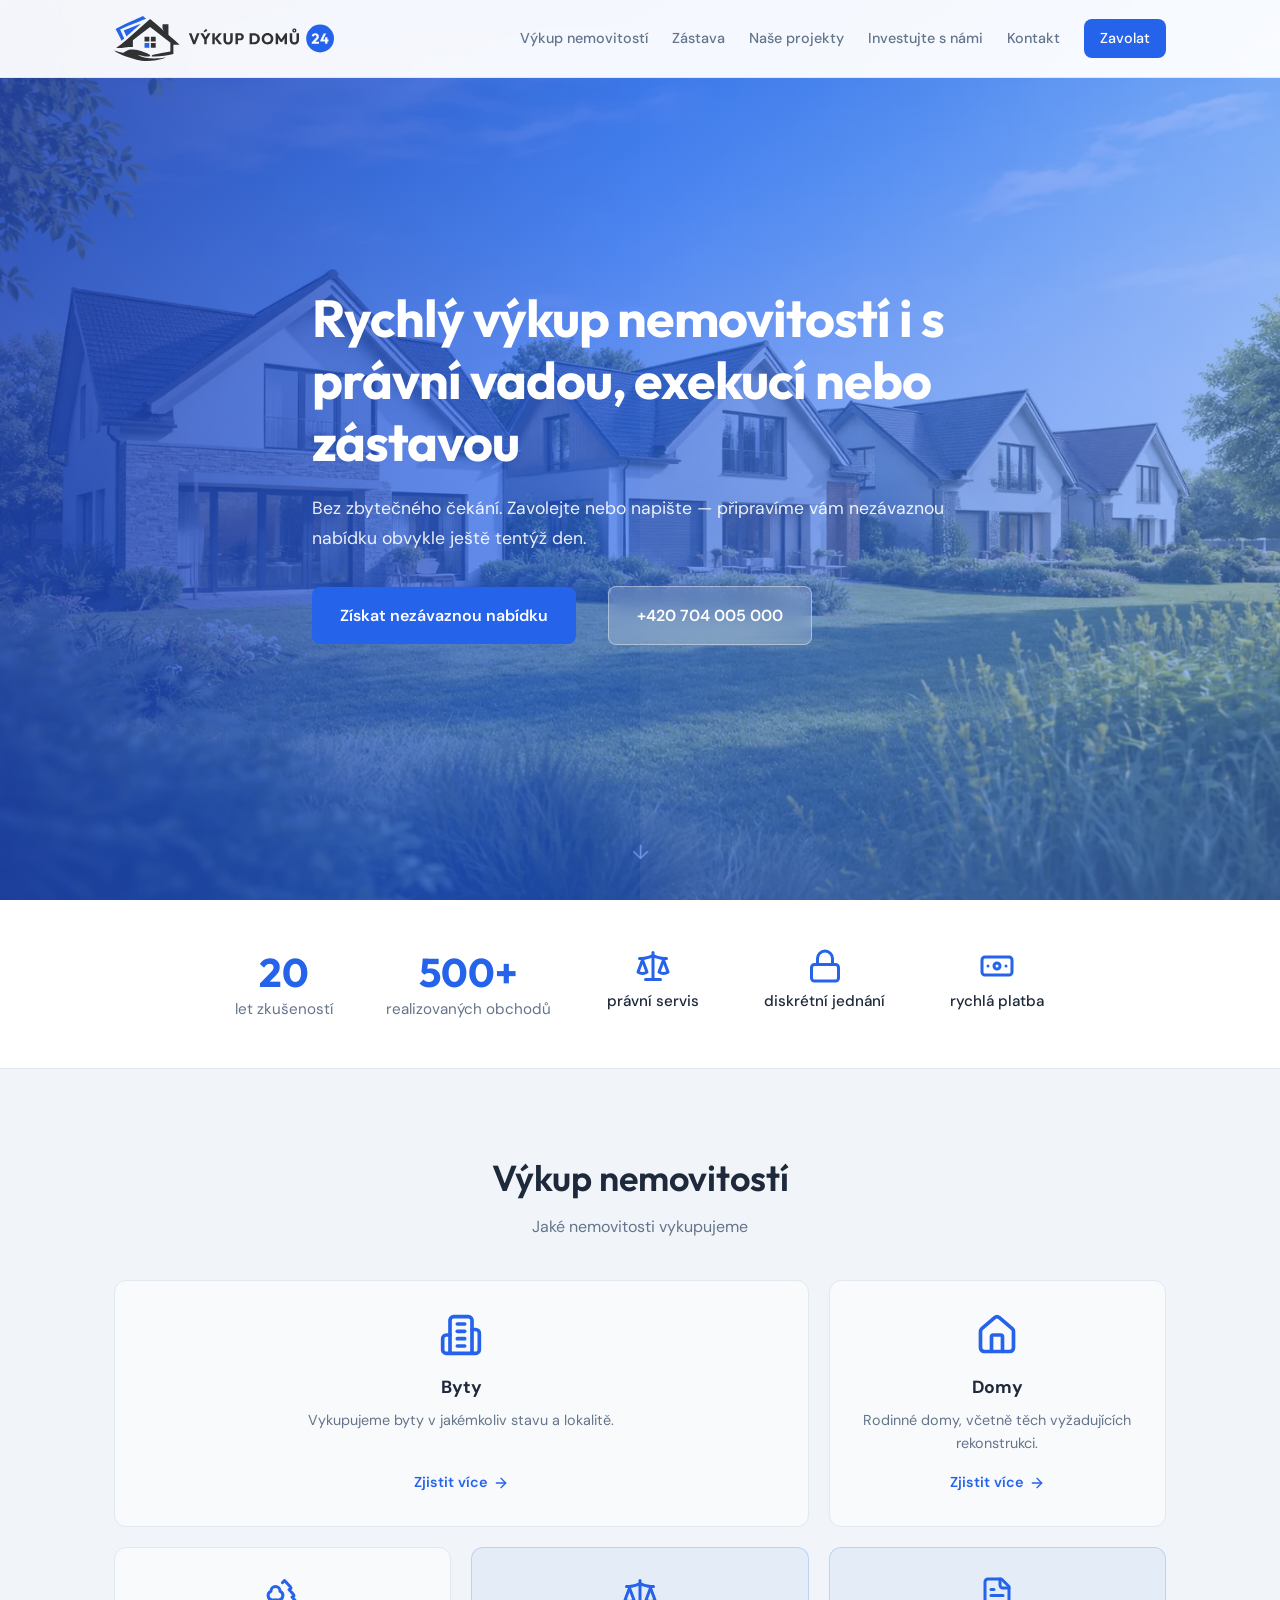
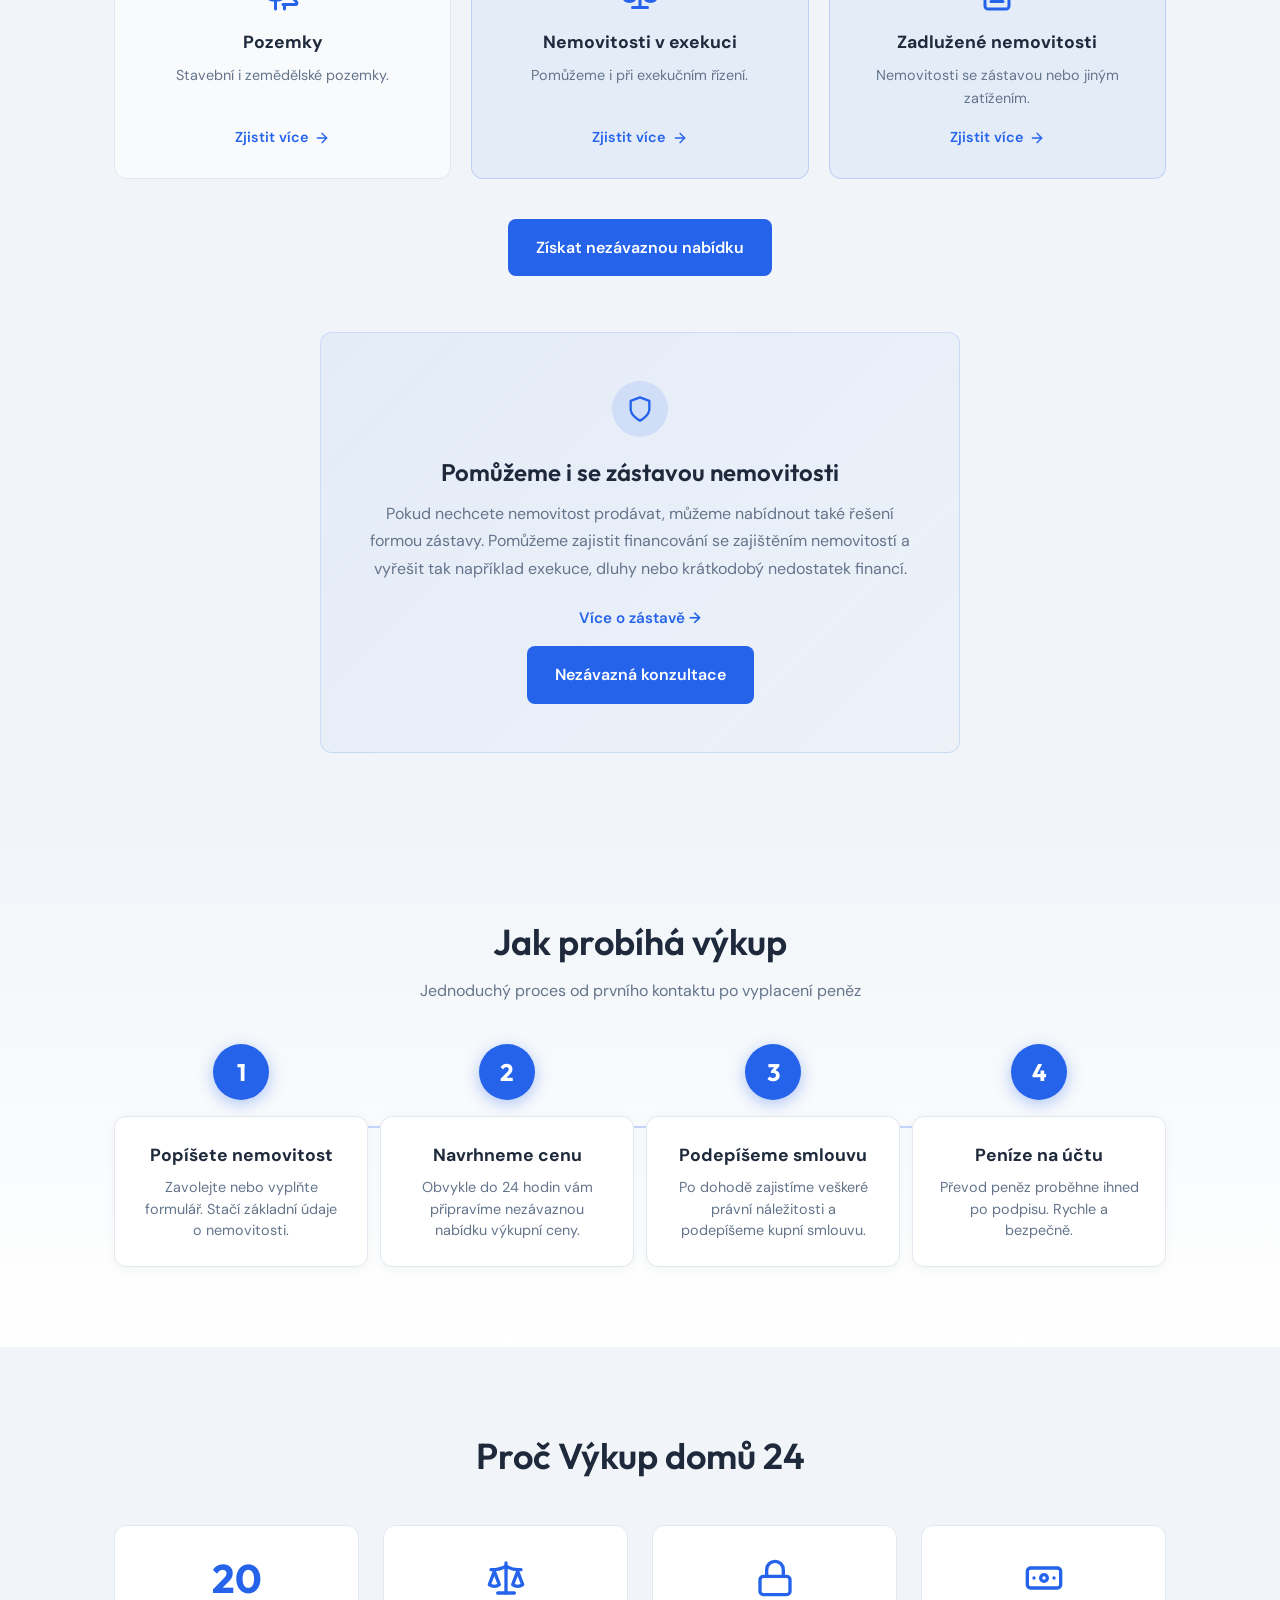
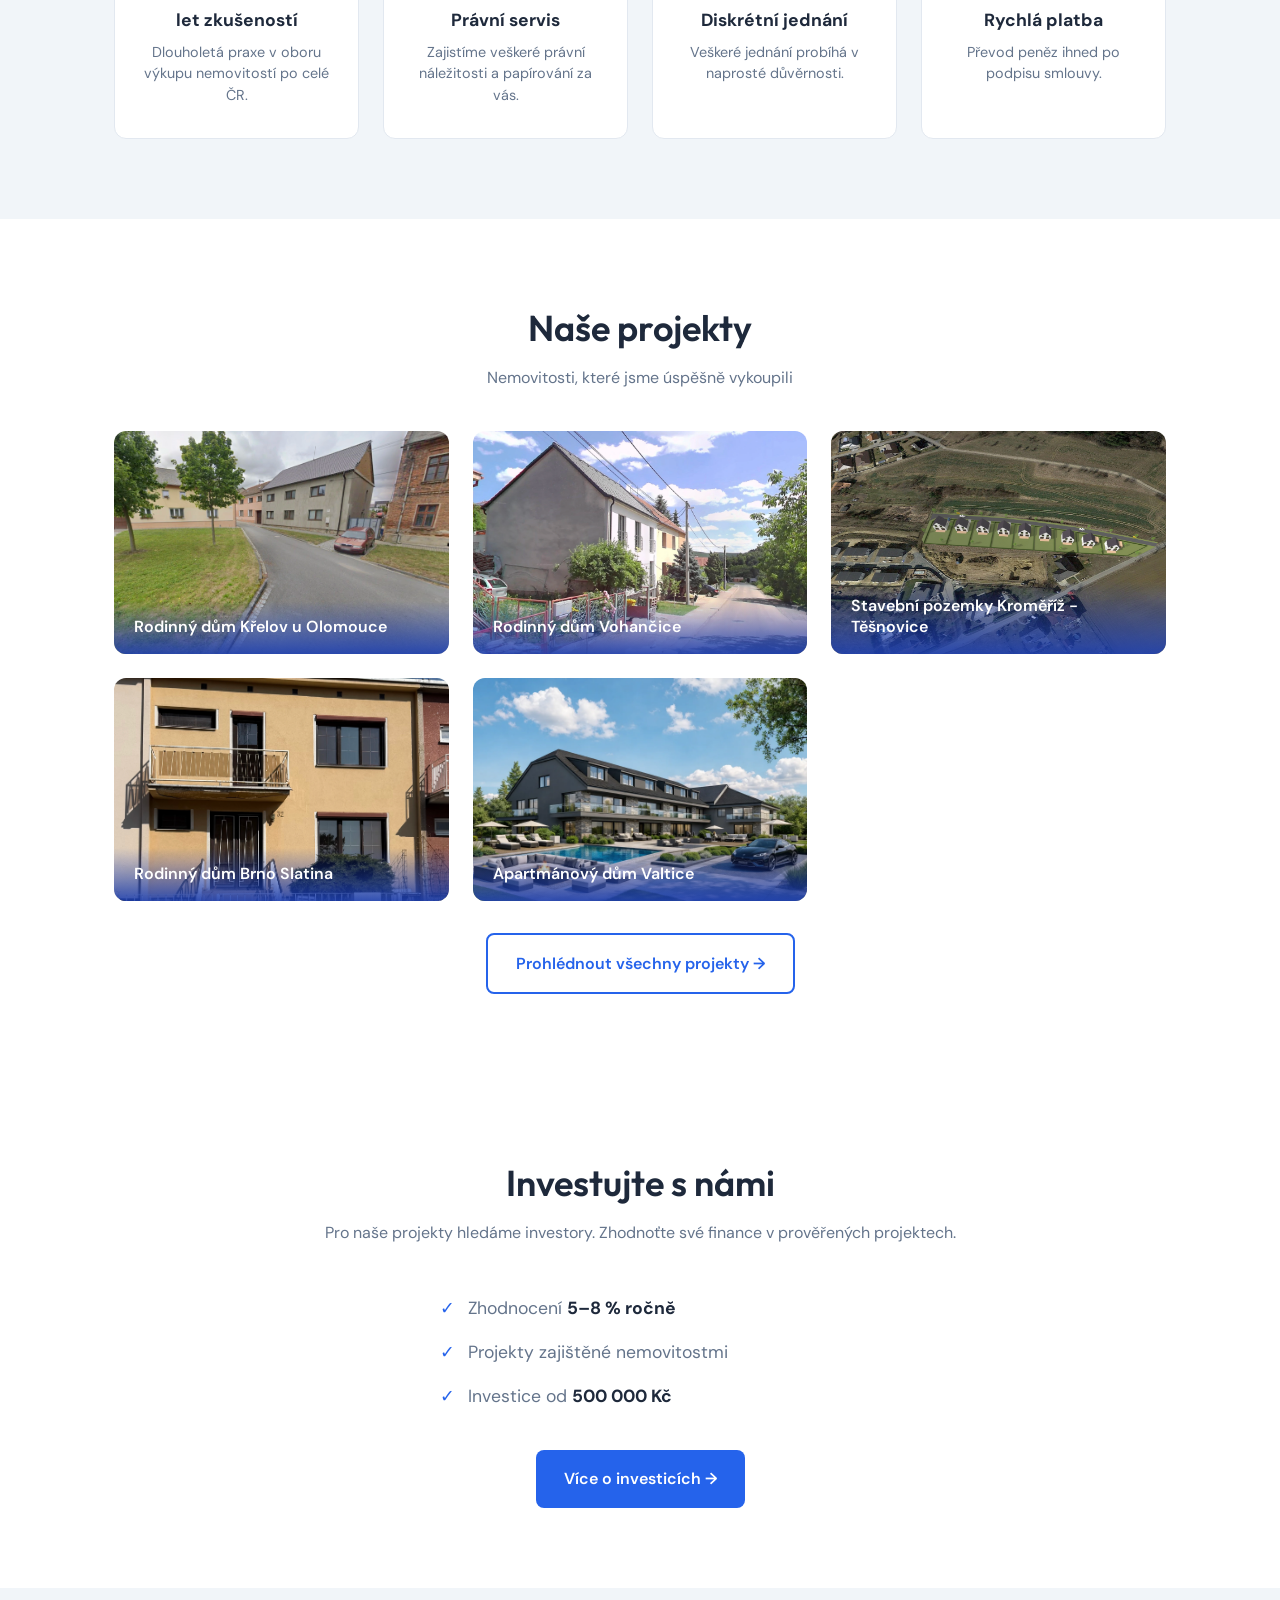
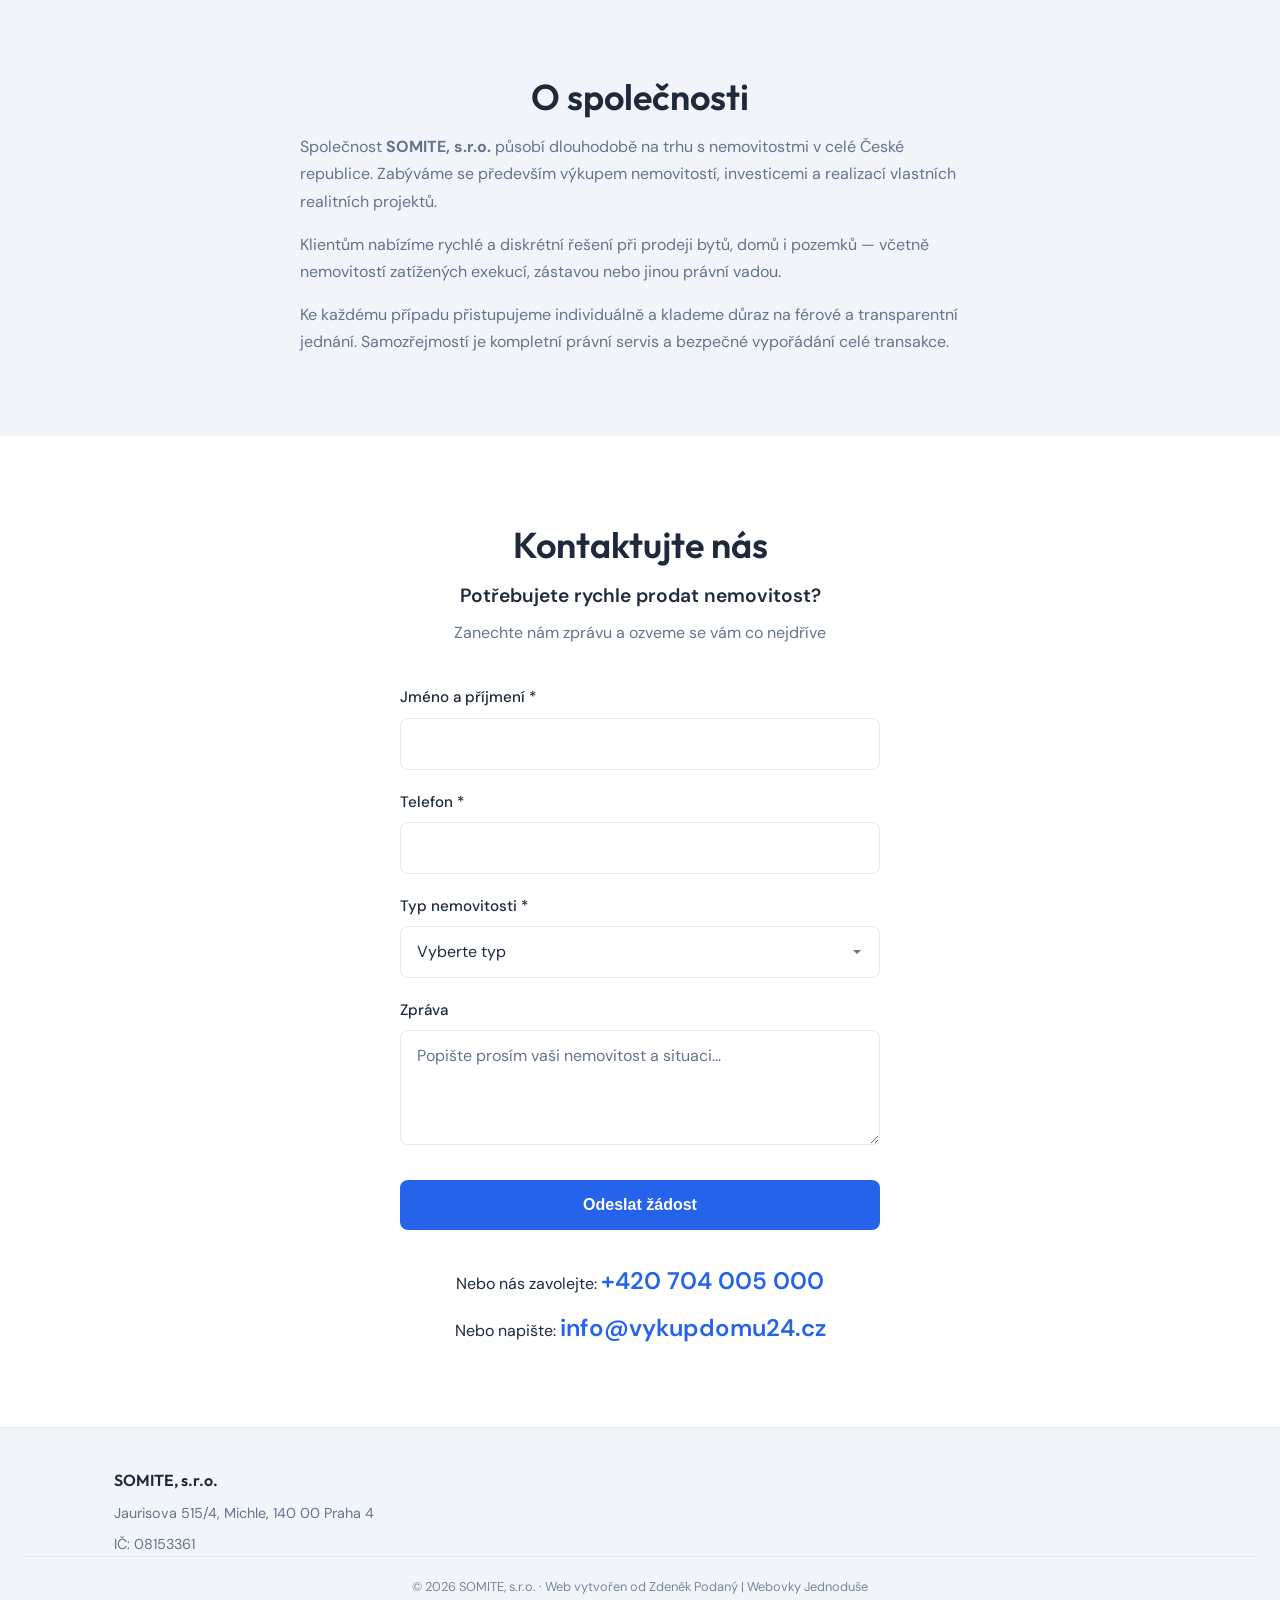
==== index.html @ 14556b13 "change company name, add author link" ====
<!DOCTYPE html>
<html lang="cs">
<head>
    <meta charset="UTF-8">
    <meta name="viewport" content="width=device-width, initial-scale=1.0">
    <title>Rychlý výkup nemovitostí | Výkup domů 24</title>
    <meta name="description" content="Rychlý výkup nemovitostí včetně bytů, domů a pozemků. Pomůžeme i s exekucí, zástavou nebo právní vadou. Bez zbytečného čekání. Zavolejte nebo napište — nezávazná nabídka obvykle tentýž den.">
    <meta property="og:type" content="website">
    <meta property="og:title" content="Rychlý výkup nemovitostí | Výkup domů 24">
    <meta property="og:description" content="Rychlý výkup nemovitostí včetně bytů, domů a pozemků. Pomůžeme i s exekucí, zástavou nebo právní vadou. Bez zbytečného čekání.">
    <meta property="og:image" content="https://vykupdomu24.cz/img/og-img-homepage.jpg">
    <meta property="og:url" content="https://vykupdomu24.cz/">
    <meta property="og:locale" content="cs_CZ">
    <link rel="canonical" href="https://vykupdomu24.cz/">
    <meta name="robots" content="index, follow">
    <meta name="theme-color" content="#2563eb">
    <meta name="twitter:card" content="summary_large_image">
    <meta name="twitter:title" content="Rychlý výkup nemovitostí | Výkup domů 24">
    <meta name="twitter:description" content="Rychlý výkup nemovitostí včetně bytů, domů a pozemků. Pomůžeme i s exekucí, zástavou nebo právní vadou.">
    <link rel="icon" type="image/svg+xml" href="icon.svg">
    <link rel="icon" type="image/x-icon" href="favicon.ico">
    <link rel="apple-touch-icon" href="apple-touch-icon.png">
    <link rel="preconnect" href="https://fonts.googleapis.com">
    <link rel="preconnect" href="https://fonts.gstatic.com" crossorigin>
    <link href="https://fonts.googleapis.com/css2?family=DM+Sans:ital,opsz,wght@0,9..40,400;0,9..40,500;0,9..40,600;0,9..40,700;1,9..40,400&family=Outfit:wght@500;600;700&display=swap" rel="stylesheet">
    <link rel="stylesheet" href="styles.css">
    <script type="application/ld+json">
    {
        "@context": "https://schema.org",
        "@type": "LocalBusiness",
        "name": "SOMITE, s.r.o.",
        "taxID": "08153361",
        "description": "Rychlý výkup nemovitostí včetně bytů, domů a pozemků. Pomůžeme i s exekucí, zástavou nebo právní vadou.",
        "url": "https://vykupdomu24.cz",
        "email": "info@vykupdomu24.cz",
        "telephone": "+420704005000",
        "address": {
            "@type": "PostalAddress",
            "streetAddress": "Jaurisova 515/4, Michle",
            "addressLocality": "Praha 4",
            "postalCode": "140 00",
            "addressCountry": "CZ"
        },
        "areaServed": "CZ",
        "priceRange": "$$"
    }
    </script>
</head>
<body>
    <div class="nav-overlay" aria-hidden="true"></div>
    <header class="header">
        <div class="container">
            <a href="index.html" class="logo"><img src="img/logo.svg" alt="Výkup domů 24" class="logo-img"></a>
            <a href="tel:+420739602598" class="nav-phone-mobile" aria-label="Zavolat">Zavolat</a>
            <button class="nav-burger" aria-label="Otevřít menu" aria-expanded="false">
                <span></span>
                <span></span>
                <span></span>
            </button>
            <nav class="nav">
                <a href="#vykup">Výkup nemovitostí</a>
                <a href="zastava.html">Zástava</a>
                <a href="#projekty">Naše projekty</a>
                <a href="investice.html">Investujte s námi</a>
                <a href="#kontakt">Kontakt</a>
                <a href="tel:+420739602598" class="nav-phone">Zavolat</a>
            </nav>
        </div>
    </header>

    <main>
        <section class="hero">
            <div class="hero-overlay"></div>
            <div class="hero-bg-accent"></div>
            <div class="hero-content">
                <h1 class="hero-claim">Rychlý výkup nemovitostí i s právní vadou, exekucí nebo zástavou</h1>
                <p class="hero-subtext">Bez zbytečného čekání. Zavolejte nebo napište — připravíme vám nezávaznou nabídku obvykle ještě tentýž den.</p>
                <div class="hero-cta-group">
                    <a href="#kontakt" class="btn btn-primary">Získat nezávaznou nabídku</a>
                    <a href="tel:+420704005000" class="btn btn-secondary">+420 704 005 000</a>
                </div>
            </div>
            <a href="#vykup" class="hero-scroll" aria-label="Přejít dolů">↓</a>
        </section>

        <section class="trust-stats">
            <div class="container">
                <div class="trust-stats-grid">
                    <div class="trust-stat" data-value="20" data-suffix="">
                        <span class="trust-stat-value"><span class="trust-stat-number">0</span></span>
                        <span class="trust-stat-label">let zkušeností</span>
                    </div>
                    <div class="trust-stat" data-value="500+" data-suffix="+">
                        <span class="trust-stat-value"><span class="trust-stat-number">0</span><span class="trust-stat-suffix"></span></span>
                        <span class="trust-stat-label">realizovaných obchodů</span>
                    </div>
                    <div class="trust-stat trust-stat--icon">
                        <span class="trust-stat-icon"><svg xmlns="http://www.w3.org/2000/svg" width="24" height="24" viewBox="0 0 24 24" fill="none" stroke="currentColor" stroke-width="2" stroke-linecap="round" stroke-linejoin="round"><path d="m16 16 3-8 3 8c-.87.65-1.92 1-3 1s-2.13-.35-3-1Z"/><path d="m2 16 3-8 3 8c-.87.65-1.92 1-3 1s-2.13-.35-3-1Z"/><path d="M7 21h10"/><path d="M12 3v18"/><path d="M3 7h2c2 0 5-1 7-2 2 1 5 2 7 2h2"/></svg></span>
                        <span class="trust-stat-label">právní servis</span>
                    </div>
                    <div class="trust-stat trust-stat--icon">
                        <span class="trust-stat-icon"><svg xmlns="http://www.w3.org/2000/svg" width="24" height="24" viewBox="0 0 24 24" fill="none" stroke="currentColor" stroke-width="2" stroke-linecap="round" stroke-linejoin="round"><rect width="18" height="11" x="3" y="11" rx="2" ry="2"/><path d="M7 11V7a5 5 0 0 1 10 0v4"/></svg></span>
                        <span class="trust-stat-label">diskrétní jednání</span>
                    </div>
                    <div class="trust-stat trust-stat--icon">
                        <span class="trust-stat-icon"><svg xmlns="http://www.w3.org/2000/svg" width="24" height="24" viewBox="0 0 24 24" fill="none" stroke="currentColor" stroke-width="2" stroke-linecap="round" stroke-linejoin="round"><rect width="20" height="12" x="2" y="6" rx="2"/><circle cx="12" cy="12" r="2"/><path d="M6 12h.01M18 12h.01"/></svg></span>
                        <span class="trust-stat-label">rychlá platba</span>
                    </div>
                </div>
            </div>
        </section>

        <section id="vykup" class="section section--alt">
            <div class="container">
                <h2 class="section-title">Výkup nemovitostí</h2>
                <p class="section-subtitle">Jaké nemovitosti vykupujeme</p>
                <div class="property-types">
                    <a href="vykup/byty.html" class="property-card property-card--large">
                        <span class="property-icon"><svg xmlns="http://www.w3.org/2000/svg" width="24" height="24" viewBox="0 0 24 24" fill="none" stroke="currentColor" stroke-width="2" stroke-linecap="round" stroke-linejoin="round"><path d="M6 22V4a2 2 0 0 1 2-2h8a2 2 0 0 1 2 2v18Z"/><path d="M6 12H4a2 2 0 0 0-2 2v6a2 2 0 0 0 2 2h2"/><path d="M18 9h2a2 2 0 0 1 2 2v9a2 2 0 0 1-2 2h-2"/><path d="M10 6h4"/><path d="M10 10h4"/><path d="M10 14h4"/><path d="M10 18h4"/></svg></span>
                        <h3>Byty</h3>
                        <p>Vykupujeme byty v jakémkoliv stavu a lokalitě.</p>
                        <span class="property-card-more">Zjistit více <svg xmlns="http://www.w3.org/2000/svg" width="16" height="16" viewBox="0 0 24 24" fill="none" stroke="currentColor" stroke-width="2" stroke-linecap="round" stroke-linejoin="round"><path d="M5 12h14"/><path d="m12 5 7 7-7 7"/></svg></span>
                    </a>
                    <a href="vykup/domy.html" class="property-card property-card--large">
                        <span class="property-icon"><svg xmlns="http://www.w3.org/2000/svg" width="24" height="24" viewBox="0 0 24 24" fill="none" stroke="currentColor" stroke-width="2" stroke-linecap="round" stroke-linejoin="round"><path d="M15 21v-8a1 1 0 0 0-1-1h-4a1 1 0 0 0-1 1v8"/><path d="M3 10a2 2 0 0 1 .709-1.528l7-5.999a2 2 0 0 1 2.582 0l7 5.999A2 2 0 0 1 21 10v9a2 2 0 0 1-2 2H5a2 2 0 0 1-2-2z"/></svg></span>
                        <h3>Domy</h3>
                        <p>Rodinné domy, včetně těch vyžadujících rekonstrukci.</p>
                        <span class="property-card-more">Zjistit více <svg xmlns="http://www.w3.org/2000/svg" width="16" height="16" viewBox="0 0 24 24" fill="none" stroke="currentColor" stroke-width="2" stroke-linecap="round" stroke-linejoin="round"><path d="M5 12h14"/><path d="m12 5 7 7-7 7"/></svg></span>
                    </a>
                    <a href="vykup/pozemky.html" class="property-card">
                        <span class="property-icon"><svg xmlns="http://www.w3.org/2000/svg" width="24" height="24" viewBox="0 0 24 24" fill="none" stroke="currentColor" stroke-width="2" stroke-linecap="round" stroke-linejoin="round"><path d="M10 10v.2A3 3 0 0 1 8.9 16H5a3 3 0 0 1-1-5.8V10a3 3 0 0 1 6 0Z"/><path d="M7 16v6"/><path d="M13 19v3"/><path d="M12 19h8.3a1 1 0 0 0 .7-1.7L18 14h.3a1 1 0 0 0 .7-1.7L16 9h.2a1 1 0 0 0 .8-1.7L13 3l-1.4 1.5"/></svg></span>
                        <h3>Pozemky</h3>
                        <p>Stavební i zemědělské pozemky.</p>
                        <span class="property-card-more">Zjistit více <svg xmlns="http://www.w3.org/2000/svg" width="16" height="16" viewBox="0 0 24 24" fill="none" stroke="currentColor" stroke-width="2" stroke-linecap="round" stroke-linejoin="round"><path d="M5 12h14"/><path d="m12 5 7 7-7 7"/></svg></span>
                    </a>
                    <a href="vykup/exekuce.html" class="property-card property-card--accent">
                        <span class="property-icon"><svg xmlns="http://www.w3.org/2000/svg" width="24" height="24" viewBox="0 0 24 24" fill="none" stroke="currentColor" stroke-width="2" stroke-linecap="round" stroke-linejoin="round"><path d="m16 16 3-8 3 8c-.87.65-1.92 1-3 1s-2.13-.35-3-1Z"/><path d="m2 16 3-8 3 8c-.87.65-1.92 1-3 1s-2.13-.35-3-1Z"/><path d="M7 21h10"/><path d="M12 3v18"/><path d="M3 7h2c2 0 5-1 7-2 2 1 5 2 7 2h2"/></svg></span>
                        <h3>Nemovitosti v exekuci</h3>
                        <p>Pomůžeme i při exekučním řízení.</p>
                        <span class="property-card-more">Zjistit více <svg xmlns="http://www.w3.org/2000/svg" width="16" height="16" viewBox="0 0 24 24" fill="none" stroke="currentColor" stroke-width="2" stroke-linecap="round" stroke-linejoin="round"><path d="M5 12h14"/><path d="m12 5 7 7-7 7"/></svg></span>
                    </a>
                    <a href="vykup/zadluzené.html" class="property-card property-card--accent">
                        <span class="property-icon"><svg xmlns="http://www.w3.org/2000/svg" width="24" height="24" viewBox="0 0 24 24" fill="none" stroke="currentColor" stroke-width="2" stroke-linecap="round" stroke-linejoin="round"><path d="M15 2H6a2 2 0 0 0-2 2v16a2 2 0 0 0 2 2h12a2 2 0 0 0 2-2V7Z"/><path d="M14 2v4a2 2 0 0 0 2 2h4"/><path d="M10 9H8"/><path d="M16 13H8"/><path d="M16 17H8"/></svg></span>
                        <h3>Zadlužené nemovitosti</h3>
                        <p>Nemovitosti se zástavou nebo jiným zatížením.</p>
                        <span class="property-card-more">Zjistit více <svg xmlns="http://www.w3.org/2000/svg" width="16" height="16" viewBox="0 0 24 24" fill="none" stroke="currentColor" stroke-width="2" stroke-linecap="round" stroke-linejoin="round"><path d="M5 12h14"/><path d="m12 5 7 7-7 7"/></svg></span>
                    </a>
                </div>
                <div class="property-types-cta">
                    <a href="#kontakt" class="btn btn-primary">Získat nezávaznou nabídku</a>
                </div>

                <div id="zastava" class="zastava-callout">
                    <div class="zastava-callout-icon">
                        <svg xmlns="http://www.w3.org/2000/svg" width="32" height="32" viewBox="0 0 24 24" fill="none" stroke="currentColor" stroke-width="2" stroke-linecap="round" stroke-linejoin="round"><path d="M12 22s8-4 8-10V5l-8-3-8 3v7c0 6 8 10 8 10"/></svg>
                    </div>
                    <h3 class="zastava-callout-title">Pomůžeme i se zástavou nemovitosti</h3>
                    <p class="zastava-callout-text">Pokud nechcete nemovitost prodávat, můžeme nabídnout také řešení formou zástavy. Pomůžeme zajistit financování se zajištěním nemovitostí a vyřešit tak například exekuce, dluhy nebo krátkodobý nedostatek financí.</p>
                    <div class="zastava-callout-actions">
                        <a href="zastava.html" class="zastava-callout-link">Více o zástavě →</a>
                        <a href="#kontakt" class="btn btn-primary zastava-callout-cta">Nezávazná konzultace</a>
                    </div>
                </div>
            </div>
        </section>

        <section class="section process-section">
            <div class="container">
                <h2 class="section-title">Jak probíhá výkup</h2>
                <p class="section-subtitle">Jednoduchý proces od prvního kontaktu po vyplacení peněz</p>
                <div class="process-timeline">
                    <div class="process-timeline-step">
                        <div class="process-timeline-number">1</div>
                        <div class="process-timeline-content">
                            <h3>Popíšete nemovitost</h3>
                            <p>Zavolejte nebo vyplňte formulář. Stačí základní údaje o nemovitosti.</p>
                        </div>
                    </div>
                    <div class="process-timeline-connector"></div>
                    <div class="process-timeline-step">
                        <div class="process-timeline-number">2</div>
                        <div class="process-timeline-content">
                            <h3>Navrhneme cenu</h3>
                            <p>Obvykle do 24 hodin vám připravíme nezávaznou nabídku výkupní ceny.</p>
                        </div>
                    </div>
                    <div class="process-timeline-connector"></div>
                    <div class="process-timeline-step">
                        <div class="process-timeline-number">3</div>
                        <div class="process-timeline-content">
                            <h3>Podepíšeme smlouvu</h3>
                            <p>Po dohodě zajistíme veškeré právní náležitosti a podepíšeme kupní smlouvu.</p>
                        </div>
                    </div>
                    <div class="process-timeline-connector"></div>
                    <div class="process-timeline-step">
                        <div class="process-timeline-number">4</div>
                        <div class="process-timeline-content">
                            <h3>Peníze na účtu</h3>
                            <p>Převod peněz proběhne ihned po podpisu. Rychle a bezpečně.</p>
                        </div>
                    </div>
                </div>
            </div>
        </section>

        <section class="section section--alt why-section">
            <div class="container">
                <h2 class="section-title">Proč Výkup domů 24</h2>
                <div class="why-grid">
                    <div class="why-card">
                        <span class="why-number">20</span>
                        <h3>let zkušeností</h3>
                        <p>Dlouholetá praxe v oboru výkupu nemovitostí po celé ČR.</p>
                    </div>
                    <div class="why-card">
                        <span class="why-icon"><svg xmlns="http://www.w3.org/2000/svg" width="24" height="24" viewBox="0 0 24 24" fill="none" stroke="currentColor" stroke-width="2" stroke-linecap="round" stroke-linejoin="round"><path d="m16 16 3-8 3 8c-.87.65-1.92 1-3 1s-2.13-.35-3-1Z"/><path d="m2 16 3-8 3 8c-.87.65-1.92 1-3 1s-2.13-.35-3-1Z"/><path d="M7 21h10"/><path d="M12 3v18"/><path d="M3 7h2c2 0 5-1 7-2 2 1 5 2 7 2h2"/></svg></span>
                        <h3>Právní servis</h3>
                        <p>Zajistíme veškeré právní náležitosti a papírování za vás.</p>
                    </div>
                    <div class="why-card">
                        <span class="why-icon"><svg xmlns="http://www.w3.org/2000/svg" width="24" height="24" viewBox="0 0 24 24" fill="none" stroke="currentColor" stroke-width="2" stroke-linecap="round" stroke-linejoin="round"><rect width="18" height="11" x="3" y="11" rx="2" ry="2"/><path d="M7 11V7a5 5 0 0 1 10 0v4"/></svg></span>
                        <h3>Diskrétní jednání</h3>
                        <p>Veškeré jednání probíhá v naprosté důvěrnosti.</p>
                    </div>
                    <div class="why-card">
                        <span class="why-icon"><svg xmlns="http://www.w3.org/2000/svg" width="24" height="24" viewBox="0 0 24 24" fill="none" stroke="currentColor" stroke-width="2" stroke-linecap="round" stroke-linejoin="round"><rect width="20" height="12" x="2" y="6" rx="2"/><circle cx="12" cy="12" r="2"/><path d="M6 12h.01M18 12h.01"/></svg></span>
                        <h3>Rychlá platba</h3>
                        <p>Převod peněz ihned po podpisu smlouvy.</p>
                    </div>
                </div>
            </div>
        </section>

        <section id="projekty" class="section">
            <div class="container">
                <h2 class="section-title">Naše projekty</h2>
                <p class="section-subtitle">Nemovitosti, které jsme úspěšně vykoupili</p>
                <div class="projects-grid">
                    <a href="projekty.html#projekt1" class="project-card">
                        <img src="img/projects/project1.webp" alt="Rodinný dům Křelov u Olomouce" class="project-image">
                        <span class="project-card-title">Rodinný dům Křelov u Olomouce</span>
                    </a>
                    <a href="projekty.html#projekt2" class="project-card">
                        <img src="img/projects/project2.webp" alt="Rodinný dům Vohančice" class="project-image">
                        <span class="project-card-title">Rodinný dům Vohančice</span>
                    </a>
                    <a href="projekty.html#projekt3" class="project-card">
                        <img src="img/projects/project3A.webp" alt="Stavební pozemky Kroměříž - Těšnovice" class="project-image">
                        <span class="project-card-title">Stavební pozemky Kroměříž - Těšnovice</span>
                    </a>
                    <a href="projekty.html#projekt4" class="project-card">
                        <img src="img/projects/project4A.webp" alt="Rodinný dům Brno Slatina" class="project-image">
                        <span class="project-card-title">Rodinný dům Brno Slatina</span>
                    </a>
                    <a href="projekty.html#projekt5" class="project-card">
                        <img src="img/projects/project5A.webp" alt="Apartmánový dům Valtice" class="project-image">
                        <span class="project-card-title">Apartmánový dům Valtice</span>
                    </a>
                </div>
                <div class="projects-cta">
                    <a href="projekty.html" class="btn btn-outline">
                        Prohlédnout všechny projekty →
                    </a>
                </div>
            </div>
        </section>

        <section id="investice" class="section">
            <div class="container">
                <h2 class="section-title">Investujte s námi</h2>
                <p class="section-subtitle">Pro naše projekty hledáme investory. Zhodnoťte své finance v prověřených projektech.</p>
                <ul class="invest-teaser">
                    <li>Zhodnocení <strong>5–8&nbsp;% ročně</strong></li>
                    <li>Projekty zajištěné nemovitostmi</li>
                    <li>Investice od <strong>500&nbsp;000&nbsp;Kč</strong></li>
                </ul>
                <div class="invest-preview-cta">
                    <a href="investice.html" class="btn btn-primary">Více o investicích →</a>
                </div>
            </div>
        </section>

        <section id="o-spolecnosti" class="section section--alt">
            <div class="container">
                <h2 class="section-title">O společnosti</h2>
                <div class="about-content">
                    <div class="about-text">
                        <p>Společnost <strong>SOMITE, s.r.o.</strong> působí dlouhodobě na trhu s nemovitostmi v celé České republice. Zabýváme se především výkupem nemovitostí, investicemi a realizací vlastních realitních projektů.</p>
                        <p>Klientům nabízíme rychlé a diskrétní řešení při prodeji bytů, domů i pozemků — včetně nemovitostí zatížených exekucí, zástavou nebo jinou právní vadou.</p>
                        <p>Ke každému případu přistupujeme individuálně a klademe důraz na férové a transparentní jednání. Samozřejmostí je kompletní právní servis a bezpečné vypořádání celé transakce.</p>
                    </div>
                </div>
            </div>
        </section>

        <section id="kontakt" class="section">
            <div class="container">
                <h2 class="section-title">Kontaktujte nás</h2>
                <p class="section-subtitle section-subtitle--lead">Potřebujete rychle prodat nemovitost?</p>
                <p class="section-subtitle">Zanechte nám zprávu a ozveme se vám co nejdříve</p>
                <div class="contact-form-wrapper">
                <form class="contact-form" id="contactForm" action="https://formspree.io/f/xlgppbvr" method="POST">
                    <div class="form-group">
                        <label for="name">Jméno a příjmení *</label>
                        <input type="text" id="name" name="name" required>
                    </div>
                    <div class="form-group">
                        <label for="phone">Telefon *</label>
                        <input type="tel" id="phone" name="phone" required>
                    </div>
                    <div class="form-group">
                        <label for="propertyType">Typ nemovitosti *</label>
                        <select id="propertyType" name="propertyType" required>
                            <option value="">Vyberte typ</option>
                            <option value="byt">Byt</option>
                            <option value="dum">Dům</option>
                            <option value="pozemek">Pozemek</option>
                            <option value="exekuce">Nemovitost v exekuci</option>
                            <option value="zadluzena">Zadlužená nemovitost</option>
                            <option value="jine">Jiné</option>
                        </select>
                    </div>
                    <div class="form-group">
                        <label for="message">Zpráva</label>
                        <textarea id="message" name="message" rows="4" placeholder="Popište prosím vaši nemovitost a situaci..."></textarea>
                    </div>
                    <button type="submit" class="btn btn-primary">Odeslat žádost</button>
                </form>
                </div>
                <div class="contact-options">
                    <p class="contact-phone">Nebo nás zavolejte: <a href="tel:+420704005000">+420 704 005 000</a></p>
                    <p class="contact-email">Nebo napište: <a href="mailto:info@vykupdomu24.cz">info@vykupdomu24.cz</a></p>
                </div>
            </div>
        </section>
    </main>

    <footer class="footer">
        <div class="container footer-inner">
            <div class="footer-company">
                <p class="footer-name">SOMITE, s.r.o.</p>
                <address class="footer-address">
                    <a href="https://www.google.com/maps/search/?api=1&query=Jaurisova+515%2F4%2C+140+00+Praha+4" target="_blank" rel="noopener noreferrer" title="Zobrazit na mapě">Jaurisova 515/4, Michle, 140 00 Praha 4</a>
                </address>
                <p class="footer-id">IČ: <a href="https://ares.gov.cz/ekonomicke-subjekty/res/08153361" target="_blank" rel="noopener noreferrer" title="Ověřit v registru ARES">08153361</a></p>
            </div>
        </div>
        <p class="footer-bottom">© 2026 SOMITE, s.r.o. · <a href="https://zdenekpodany.cz" target="_blank" rel="noopener noreferrer">Web vytvořen od Zdeněk Podaný | Webovky Jednoduše</a></p>
    </footer>

    <script src="script.js"></script>
</body>
</html>
---- styles.css ----
/* Reset & Base */
*, *::before, *::after {
    box-sizing: border-box;
    margin: 0;
    padding: 0;
}

html {
    scroll-behavior: smooth;
}

:root {
    --color-bg: #ffffff;
    --color-surface: #f8fafc;
    --color-surface-alt: #f1f5f9;
    --color-text: #1e293b;
    --color-text-muted: #64748b;
    --color-accent: #2563eb;
    --color-accent-hover: #1d4ed8;
    --color-border: #e2e8f0;
    --font-sans: 'DM Sans', system-ui, sans-serif;
    --font-display: 'Outfit', var(--font-sans);
    --radius: 12px;
    --radius-sm: 8px;
}

body {
    font-family: var(--font-sans);
    line-height: 1.6;
    color: var(--color-text);
    background: var(--color-bg);
}

.container {
    max-width: 1100px;
    margin: 0 auto;
    padding: 0 1.5rem;
}

/* Header */
.header {
    position: fixed;
    top: 0;
    left: 0;
    right: 0;
    background: rgba(255, 255, 255, 0.95);
    backdrop-filter: blur(12px);
    -webkit-backdrop-filter: blur(12px);
    border-bottom: 1px solid var(--color-border);
    z-index: 100;
}

.header .container {
    display: flex;
    justify-content: space-between;
    align-items: center;
    flex-wrap: wrap;
    gap: 1rem;
    padding-top: 1rem;
    padding-bottom: 1rem;
}

.logo {
    display: flex;
    align-items: center;
    text-decoration: none;
    flex-shrink: 0;
}

.logo-img {
    height: 2.8rem;
    width: auto;
    display: block;
}

.nav {
    display: flex;
    flex-wrap: wrap;
    gap: 1.5rem;
    align-items: center;
}

.nav a {
    color: var(--color-text-muted);
    text-decoration: none;
    font-size: 0.9rem;
    font-weight: 500;
    transition: color 0.2s;
}

.nav a:hover {
    color: var(--color-accent);
}

.nav a.nav-active {
    color: var(--color-accent);
}

.nav-phone {
    padding: 0.5rem 1rem;
    background: var(--color-accent);
    color: #fff !important;
    border-radius: var(--radius-sm);
    font-weight: 600;
    white-space: nowrap;
    flex-shrink: 0;
}

.nav-phone:hover {
    background: var(--color-accent-hover);
}

.nav-phone-mobile {
    display: none;
}

.nav-burger {
    display: none;
    flex-direction: column;
    justify-content: center;
    gap: 5px;
    width: 44px;
    height: 44px;
    padding: 10px;
    background: none;
    border: none;
    cursor: pointer;
    z-index: 101;
}

.nav-burger span {
    display: block;
    width: 22px;
    height: 2px;
    background: var(--color-text);
    transition: transform 0.3s, opacity 0.3s;
}

.nav-burger[aria-expanded="true"] span:nth-child(1) {
    transform: translateY(7px) rotate(45deg);
}

.nav-burger[aria-expanded="true"] span:nth-child(2) {
    opacity: 0;
}

.nav-burger[aria-expanded="true"] span:nth-child(3) {
    transform: translateY(-7px) rotate(-45deg);
}

@media (max-width: 900px) {
    .nav-burger {
        display: flex;
    }

    .nav-phone-mobile {
        display: inline-flex;
        align-items: center;
        padding: 0.5rem 0.9rem;
        background: var(--color-accent);
        color: #fff !important;
        border-radius: var(--radius-sm);
        font-size: 0.9rem;
        font-weight: 600;
        text-decoration: none;
        white-space: nowrap;
        flex-shrink: 0;
        transition: background 0.2s;
    }

    .nav-phone-mobile:hover {
        background: var(--color-accent-hover);
    }

    .nav {
        position: fixed;
        top: 0;
        right: 0;
        width: 280px;
        max-width: 85vw;
        height: 100vh;
        background: #fff;
        flex-direction: column;
        justify-content: flex-start;
        align-items: stretch;
        gap: 0;
        padding: 5rem 1.5rem 2rem;
        box-shadow: -4px 0 24px rgba(0, 0, 0, 0.1);
        transform: translateX(100%);
        transition: transform 0.3s ease;
        z-index: 100;
        overflow-y: auto;
    }

    body.nav-open .nav {
        transform: translateX(0);
    }

    .nav a {
        padding: 1rem 0;
        border-bottom: 1px solid var(--color-border);
        font-size: 1rem;
    }

    .nav-phone {
        margin-top: 1rem;
        text-align: center;
        justify-content: center;
    }

    body.nav-open .nav-overlay {
        opacity: 1;
        pointer-events: auto;
    }
}

.nav-overlay {
    display: none;
    position: fixed;
    inset: 0;
    background: rgba(0, 0, 0, 0.4);
    z-index: 99;
    opacity: 0;
    pointer-events: none;
    transition: opacity 0.3s;
}

@media (max-width: 900px) {
    .nav-overlay {
        display: block;
    }
}

@media (min-width: 901px) {
    .nav-overlay {
        display: none !important;
    }
}

/* Hero */
.hero {
    position: relative;
    min-height: max(100vh, 560px);
    min-height: max(100dvh, 560px);
    display: flex;
    align-items: center;
    justify-content: center;
    padding: 6rem 3rem 4rem;
    margin-top: 0;
    overflow: hidden;
}

.hero::before {
    content: '';
    position: absolute;
    inset: 0;
    background: url('img/hero.webp') center 40% / cover no-repeat;
    z-index: 0;
}

.hero-overlay {
    position: absolute;
    inset: 0;
    background: linear-gradient(
        105deg,
        rgba(30, 64, 175, 0.85) 0%,
        rgba(37, 99, 235, 0.7) 45%,
        rgba(59, 130, 246, 0.5) 100%
    );
    z-index: 1;
}

.hero-bg-accent {
    position: absolute;
    top: 0;
    right: 0;
    width: 50%;
    height: 100%;
    background: linear-gradient(
        135deg,
        transparent 0%,
        rgba(255, 255, 255, 0.08) 100%
    );
    z-index: 1;
    pointer-events: none;
}

.hero-content {
    position: relative;
    z-index: 2;
    max-width: 720px;
    width: 100%;
    padding: 0 2rem;
    animation: heroFadeIn 0.8s ease-out;
}

@keyframes heroFadeIn {
    from {
        opacity: 0;
        transform: translateY(20px);
    }
    to {
        opacity: 1;
        transform: translateY(0);
    }
}

.hero-badge {
    display: inline-block;
    padding: 0.4rem 1rem;
    background: rgba(255, 255, 255, 0.25);
    color: #fff;
    font-size: 0.8rem;
    font-weight: 600;
    letter-spacing: 0.05em;
    text-transform: uppercase;
    border-radius: 100px;
    margin-bottom: 1.5rem;
    border: 1px solid rgba(255, 255, 255, 0.4);
}

.hero-claim {
    font-family: var(--font-display);
    font-size: clamp(2rem, 5vw, 3.25rem);
    font-weight: 700;
    color: #fff;
    line-height: 1.2;
    margin-bottom: 1.25rem;
    letter-spacing: -0.02em;
}

.hero-claim em {
    font-style: italic;
    color: rgba(255, 255, 255, 0.95);
}

.hero-subtext {
    font-size: 1.1rem;
    color: rgba(255, 255, 255, 0.9);
    line-height: 1.7;
    margin-bottom: 2rem;
}

.hero-cta-group {
    display: flex;
    flex-wrap: wrap;
    gap: 2rem;
    align-items: center;
}


.hero-scroll {
    position: absolute;
    bottom: 2rem;
    left: 50%;
    transform: translateX(-50%);
    color: rgba(255, 255, 255, 0.8);
    font-size: 1.25rem;
    text-decoration: none;
    transition: color 0.2s;
    animation: scrollBounce 2s ease-in-out infinite;
}

.hero-scroll:hover {
    color: #fff;
}

@keyframes scrollBounce {
    0%, 100% { transform: translateX(-50%) translateY(0); }
    50% { transform: translateX(-50%) translateY(6px); }
}

/* Trust stats */
.trust-stats {
    padding: 3rem 0;
    background: #fff;
    border-bottom: 1px solid var(--color-border);
}

.trust-stats-grid {
    display: flex;
    flex-wrap: wrap;
    justify-content: center;
    gap: 2rem;
}

.trust-stat {
    display: flex;
    flex-direction: column;
    align-items: center;
    text-align: center;
    min-width: 140px;
}

.trust-stat-value {
    display: block;
    font-family: var(--font-display);
    font-size: 2.5rem;
    font-weight: 700;
    color: var(--color-accent);
    line-height: 1.2;
    margin-bottom: 0.25rem;
}

.trust-stat-number {
    display: inline;
}

.trust-stat-suffix {
    display: inline;
}

.trust-stat-label {
    font-size: 0.95rem;
    color: var(--color-text-muted);
    line-height: 1.3;
}

.trust-stat--icon .trust-stat-icon {
    display: flex;
    align-items: center;
    justify-content: center;
    margin-bottom: 0.5rem;
    color: var(--color-accent);
}

.trust-stat--icon .trust-stat-icon svg {
    width: 2.25rem;
    height: 2.25rem;
}

.trust-stat--icon .trust-stat-label {
    font-size: 0.95rem;
    color: var(--color-text);
    font-weight: 500;
}

@media (max-width: 640px) {
    .trust-stats-grid {
        gap: 1.5rem;
    }

    .trust-stat-value {
        font-size: 2rem;
    }
}

/* Buttons */
.btn {
    display: inline-block;
    padding: 1rem 1.75rem;
    font-size: 1rem;
    font-weight: 600;
    text-decoration: none;
    border-radius: var(--radius-sm);
    transition: all 0.25s ease;
    cursor: pointer;
    border: none;
}

.btn-primary {
    background: var(--color-accent);
    color: #fff;
}

.btn-primary:hover {
    background: var(--color-accent-hover);
    transform: translateY(-2px);
    box-shadow: 0 8px 24px rgba(37, 99, 235, 0.35);
}

.btn-secondary {
    background: rgba(255, 255, 255, 0.2);
    backdrop-filter: blur(10px);
    -webkit-backdrop-filter: blur(10px);
    color: #fff;
    border: 1px solid rgba(255, 255, 255, 0.4);
}

.btn-secondary:hover {
    background: rgba(255, 255, 255, 0.3);
    border-color: rgba(255, 255, 255, 0.6);
    color: #fff;
    transform: translateY(-2px);
}

.btn-outline {
    background: transparent;
    color: var(--color-accent);
    border: 2px solid var(--color-accent);
}

.btn-outline:hover {
    background: var(--color-accent);
    color: #fff;
    border-color: var(--color-accent);
    transform: translateY(-2px);
    box-shadow: 0 8px 24px rgba(37, 99, 235, 0.25);
}

/* Sections */
.section {
    padding: 5rem 0;
}

.section--alt {
    background: var(--color-surface-alt);
}

.section-title {
    font-family: var(--font-display);
    font-size: clamp(1.75rem, 3vw, 2.25rem);
    font-weight: 600;
    color: var(--color-text);
    text-align: center;
    margin-bottom: 0.5rem;
}

.section-subtitle {
    text-align: center;
    color: var(--color-text-muted);
    margin-bottom: 2.5rem;
    font-size: 1rem;
}

.section-subtitle--lead {
    font-size: 1.2rem;
    font-weight: 600;
    color: var(--color-text);
    margin-bottom: 0.5rem;
}

/* Process Steps */
.process-steps {
    display: flex;
    flex-wrap: wrap;
    justify-content: center;
    align-items: stretch;
    gap: 0.5rem;
    margin-top: 2.5rem;
}

.process-step {
    flex: 1 1 200px;
    max-width: 240px;
    background: var(--color-surface);
    padding: 1.75rem;
    border-radius: var(--radius);
    border: 1px solid var(--color-border);
    text-align: center;
    transition: transform 0.2s, border-color 0.2s;
}

.process-step:hover {
    transform: translateY(-2px);
    border-color: rgba(37, 99, 235, 0.3);
}

.process-number {
    display: inline-flex;
    align-items: center;
    justify-content: center;
    width: 2.25rem;
    height: 2.25rem;
    background: var(--color-accent);
    color: #fff;
    border-radius: 50%;
    font-weight: 700;
    font-size: 0.9rem;
    margin-bottom: 1rem;
}

.process-step h3 {
    font-size: 1.05rem;
    color: var(--color-text);
    margin-bottom: 0.5rem;
}

.process-step p {
    font-size: 0.9rem;
    color: var(--color-text-muted);
}

.process-arrow {
    display: flex;
    align-items: center;
    color: var(--color-text-muted);
    font-size: 1.25rem;
    font-weight: 300;
    opacity: 0.5;
}

@media (max-width: 768px) {
    .process-arrow {
        display: none;
    }
}

/* Property Types */
.property-types {
    display: grid;
    grid-template-columns: repeat(2, 1fr);
    grid-template-rows: auto auto;
    gap: 1.25rem;
    margin-top: 2.5rem;
}

.property-card {
    display: flex;
    flex-direction: column;
    align-items: center;
    background: var(--color-surface);
    padding: 1.75rem;
    border-radius: var(--radius);
    border: 1px solid var(--color-border);
    text-align: center;
    transition: border-color 0.2s;
    text-decoration: none;
    color: inherit;
}

.property-card--large {
    padding: 2rem;
}

.property-card--large .property-icon svg {
    width: 2.75rem;
    height: 2.75rem;
}

.property-card--large h3 {
    font-size: 1.25rem;
}

.property-card--large p {
    font-size: 1rem;
}

.property-card--accent {
    background: rgba(37, 99, 235, 0.06);
    border-color: rgba(37, 99, 235, 0.2);
}

.property-card--accent:hover {
    border-color: rgba(37, 99, 235, 0.4);
    background: rgba(37, 99, 235, 0.08);
}

.property-card--accent h3 {
    color: var(--color-accent);
}

.property-card:hover {
    border-color: rgba(37, 99, 235, 0.25);
}

.property-icon {
    display: flex;
    align-items: center;
    justify-content: center;
    margin-bottom: 1rem;
    color: var(--color-accent);
}

.property-icon svg {
    width: 2.25rem;
    height: 2.25rem;
}

.property-card h3 {
    font-size: 1.1rem;
    color: var(--color-text);
    margin-bottom: 0.5rem;
}

.property-card p {
    font-size: 0.9rem;
    color: var(--color-text-muted);
}

.property-card-more {
    display: inline-flex;
    align-items: center;
    gap: 0.35rem;
    margin-top: auto;
    padding-top: 1rem;
    font-size: 0.9rem;
    font-weight: 600;
    color: var(--color-accent);
    transition: gap 0.2s;
}

.property-card-more svg {
    flex-shrink: 0;
}

.property-card:hover .property-card-more {
    gap: 0.5rem;
}

@media (min-width: 768px) {
    .property-types {
        grid-template-columns: 1fr 1fr 1fr;
        grid-template-rows: auto auto;
    }

    .property-card--large {
        grid-column: span 1;
    }

    .property-card--large:first-child {
        grid-column: span 2;
    }
}

@media (max-width: 767px) {
    .property-types {
        grid-template-columns: 1fr;
    }
}

.property-types-cta {
    text-align: center;
    margin-top: 2.5rem;
}

/* Zástava callout */
.zastava-callout {
    scroll-margin-top: 80px;
    margin-top: 3.5rem;
    padding: 2.5rem 2rem;
    background: linear-gradient(135deg, rgba(37, 99, 235, 0.06) 0%, rgba(37, 99, 235, 0.02) 100%);
    border: 1px solid rgba(37, 99, 235, 0.15);
    border-radius: var(--radius);
    text-align: center;
    max-width: 640px;
    margin-left: auto;
    margin-right: auto;
}

.zastava-callout-icon {
    display: inline-flex;
    align-items: center;
    justify-content: center;
    width: 3.5rem;
    height: 3.5rem;
    background: rgba(37, 99, 235, 0.12);
    color: var(--color-accent);
    border-radius: 50%;
    margin-bottom: 1.25rem;
}

.zastava-callout-icon svg {
    width: 1.75rem;
    height: 1.75rem;
}

.zastava-callout-title {
    font-family: var(--font-display);
    font-size: 1.35rem;
    font-weight: 600;
    color: var(--color-text);
    margin-bottom: 0.75rem;
    line-height: 1.3;
}

.zastava-callout-text {
    font-size: 1rem;
    color: var(--color-text-muted);
    line-height: 1.7;
    margin-bottom: 1.5rem;
}

.zastava-callout-actions {
    display: flex;
    flex-direction: column;
    align-items: center;
    gap: 1rem;
}

.zastava-callout-link {
    font-size: 0.95rem;
    font-weight: 600;
    color: var(--color-accent);
    text-decoration: none;
    transition: color 0.2s;
}

.zastava-callout-link:hover {
    color: var(--color-accent-hover);
}

.zastava-callout-cta {
    display: inline-block;
}

@media (min-width: 640px) {
    .zastava-callout {
        padding: 3rem 2.5rem;
    }

    .zastava-callout-title {
        font-size: 1.5rem;
    }
}

/* Process timeline */
.process-section {
    background: linear-gradient(180deg, var(--color-surface-alt) 0%, #fff 100%);
}

.process-timeline {
    display: flex;
    flex-wrap: nowrap;
    justify-content: center;
    align-items: stretch;
    gap: 0;
    margin-top: 2.5rem;
}

.process-timeline-step {
    display: flex;
    flex-direction: column;
    align-items: center;
    flex: 1 1 0;
    min-width: 0;
    position: relative;
}

.process-timeline-number {
    width: 3.5rem;
    height: 3.5rem;
    display: flex;
    align-items: center;
    justify-content: center;
    background: var(--color-accent);
    color: #fff;
    font-family: var(--font-display);
    font-size: 1.5rem;
    font-weight: 700;
    border-radius: 50%;
    box-shadow: 0 4px 16px rgba(37, 99, 235, 0.35);
    margin-bottom: 1rem;
    flex-shrink: 0;
}

.process-timeline-content {
    background: #fff;
    padding: 1.5rem;
    border-radius: var(--radius);
    border: 1px solid var(--color-border);
    box-shadow: 0 2px 12px rgba(0, 0, 0, 0.04);
    text-align: center;
    transition: transform 0.2s, box-shadow 0.2s;
}

.process-timeline-step:hover .process-timeline-content {
    transform: translateY(-4px);
    box-shadow: 0 8px 24px rgba(37, 99, 235, 0.12);
}

.process-timeline-content h3 {
    font-size: 1.1rem;
    color: var(--color-text);
    margin-bottom: 0.5rem;
}

.process-timeline-content p {
    font-size: 0.9rem;
    color: var(--color-text-muted);
    line-height: 1.5;
}

.process-timeline-connector {
    width: 0.75rem;
    min-width: 0.75rem;
    flex-shrink: 0;
    align-self: center;
    border-top: 2px dashed rgba(37, 99, 235, 0.25);
    margin-top: -3.5rem;
}

@media (max-width: 1000px) {
    .process-timeline {
        flex-direction: column;
        align-items: center;
        gap: 1.5rem;
    }

    .process-timeline-connector {
        width: 0;
        min-width: 0;
        height: 1.5rem;
        border-top: none;
        border-left: 2px dashed rgba(37, 99, 235, 0.3);
        margin: 0;
    }

    .process-timeline-step {
        max-width: 320px;
    }
}

/* Why Výkup domů 24 */
.why-grid {
    display: grid;
    grid-template-columns: repeat(4, 1fr);
    gap: 1.5rem;
    margin-top: 2.5rem;
}

.why-card {
    background: #fff;
    padding: 2rem 1.5rem;
    border-radius: var(--radius);
    border: 1px solid var(--color-border);
    text-align: center;
    transition: transform 0.2s, box-shadow 0.2s;
}

.why-card:hover {
    transform: translateY(-4px);
    box-shadow: 0 8px 24px rgba(37, 99, 235, 0.1);
}

.why-number {
    display: block;
    font-family: var(--font-display);
    font-size: 2.5rem;
    font-weight: 700;
    color: var(--color-accent);
    line-height: 1;
    margin-bottom: 0.5rem;
}

.why-icon {
    display: flex;
    align-items: center;
    justify-content: center;
    margin-bottom: 0.5rem;
    color: var(--color-accent);
}

.why-icon svg {
    width: 2.5rem;
    height: 2.5rem;
}

.why-card h3 {
    font-size: 1.1rem;
    color: var(--color-text);
    margin-bottom: 0.5rem;
}

.why-card p {
    font-size: 0.9rem;
    color: var(--color-text-muted);
    line-height: 1.5;
}

@media (max-width: 768px) {
    .why-grid {
        grid-template-columns: repeat(2, 1fr);
    }
}

@media (max-width: 480px) {
    .why-grid {
        grid-template-columns: 1fr;
    }
}

/* Benefits */
.benefits {
    display: grid;
    grid-template-columns: repeat(auto-fit, minmax(240px, 1fr));
    gap: 1.25rem;
    margin-top: 2.5rem;
}

.benefit {
    background: var(--color-surface);
    padding: 1.75rem;
    border-radius: var(--radius);
    border: 1px solid var(--color-border);
    text-align: center;
    transition: transform 0.2s, border-color 0.2s;
}

.benefit:hover {
    transform: translateY(-2px);
    border-color: rgba(37, 99, 235, 0.25);
}

.benefit-icon {
    font-size: 2rem;
    display: block;
    margin-bottom: 1rem;
}

.benefit h3 {
    font-size: 1.1rem;
    color: var(--color-text);
    margin-bottom: 0.5rem;
}

.benefit p {
    font-size: 0.9rem;
    color: var(--color-text-muted);
}

/* Projects */
.projects-grid {
    display: grid;
    grid-template-columns: repeat(3, 1fr);
    gap: 1.5rem;
    margin-top: 2.5rem;
}

.project-card {
    position: relative;
    display: block;
    border-radius: var(--radius);
    overflow: hidden;
    aspect-ratio: 3 / 2;
    background: var(--color-surface);
    text-decoration: none;
    color: inherit;
    transition: opacity 0.2s;
}

.project-card:hover {
    opacity: 1;
}

.project-card:hover .project-card-title {
    opacity: 1;
}

.project-card-title {
    position: absolute;
    bottom: 0;
    left: 0;
    right: 0;
    padding: 1rem 1.25rem;
    background: linear-gradient(to top, rgba(30, 64, 175, 0.9), transparent);
    color: #fff;
    font-weight: 600;
    font-size: 1rem;
    line-height: 1.3;
}

.project-image {
    width: 100%;
    height: 100%;
    object-fit: cover;
    display: block;
}

.projects-cta {
    text-align: center;
    margin-top: 2rem;
}

@media (max-width: 768px) {
    .projects-grid {
        grid-template-columns: 1fr;
    }
}

/* Testimonials */
.testimonials {
    display: grid;
    grid-template-columns: repeat(auto-fit, minmax(300px, 1fr));
    gap: 1.5rem;
    margin-top: 2.5rem;
}

.testimonial {
    background: var(--color-surface);
    padding: 1.75rem;
    border-radius: var(--radius);
    border: 1px solid var(--color-border);
    border-left: 4px solid var(--color-accent);
}

.testimonial-text {
    font-style: italic;
    color: var(--color-text-muted);
    margin-bottom: 1rem;
    line-height: 1.65;
}

.testimonial-author {
    font-size: 0.9rem;
    color: var(--color-text);
}

/* Contact Form */
.contact-options {
    text-align: center;
    margin: 2rem 0 0;
}

.contact-options p {
    margin-bottom: 0.5rem;
}

.contact-options p:last-child {
    margin-bottom: 0;
}

.contact-phone a,
.contact-email a {
    display: inline-block;
    font-size: 1.5rem;
    font-weight: 600;
    color: var(--color-accent);
    text-decoration: none;
    transition: color 0.2s;
}

.contact-phone a:hover,
.contact-email a:hover {
    color: var(--color-accent-hover);
}

.contact-form-wrapper {
    position: relative;
    max-width: 480px;
    margin: 2rem auto 0;
}

.contact-form-wrapper.contact-form-disabled {
    pointer-events: none;
}

.contact-form-wrapper.contact-form-disabled .contact-form {
    opacity: 0.5;
    filter: grayscale(0.3);
}

.contact-form-overlay {
    display: none;
}

.contact-form-disabled .contact-form-overlay {
    display: flex;
    position: absolute;
    inset: 0;
    align-items: center;
    justify-content: center;
    background: rgba(248, 250, 252, 0.9);
    border-radius: var(--radius);
    border: 1px dashed var(--color-border);
    z-index: 1;
}

.contact-form-overlay-text {
    padding: 1.5rem;
    text-align: center;
    color: var(--color-text-muted);
    font-size: 0.95rem;
    max-width: 320px;
}

.contact-form {
    margin: 0;
}

.form-group {
    margin-bottom: 1.25rem;
}

.form-group label {
    display: block;
    font-weight: 500;
    color: var(--color-text);
    margin-bottom: 0.5rem;
    font-size: 0.95rem;
}

.form-group input,
.form-group select,
.form-group textarea {
    width: 100%;
    padding: 0.9rem 1rem;
    background: #fff;
    border: 1px solid var(--color-border);
    border-radius: var(--radius-sm);
    font-size: 1rem;
    font-family: inherit;
    color: var(--color-text);
    transition: border-color 0.2s;
}

.form-group input::placeholder,
.form-group textarea::placeholder {
    color: var(--color-text-muted);
}

.form-group input:focus,
.form-group select:focus,
.form-group textarea:focus {
    outline: none;
    border-color: var(--color-accent);
}

.form-group select {
    appearance: none;
    -webkit-appearance: none;
    -moz-appearance: none;
    padding-right: 2.5rem;
    background-image: url("data:image/svg+xml,%3Csvg xmlns='http://www.w3.org/2000/svg' width='12' height='12' viewBox='0 0 12 12'%3E%3Cpath fill='%2364748b' d='M6 8L2 4h8z'/%3E%3C/svg%3E");
    background-repeat: no-repeat;
    background-position: right 1rem center;
    cursor: pointer;
}

.form-group textarea {
    resize: vertical;
    min-height: 110px;
}

.contact-form .btn {
    width: 100%;
    margin-top: 0.5rem;
}

/* Footer */
.footer {
    background: var(--color-surface-alt);
    color: var(--color-text-muted);
    padding: 2.5rem 1.5rem 0;
    font-size: 0.9rem;
    border-top: 1px solid var(--color-border);
}

.footer-inner {
    display: flex;
    flex-wrap: wrap;
    justify-content: center;
    align-items: center;
    gap: 1.5rem;
}

.footer-company {
    text-align: center;
}

.footer-name {
    font-family: var(--font-display);
    font-weight: 600;
    font-size: 1rem;
    color: var(--color-text);
    margin-bottom: 0.5rem;
}

.footer-address {
    font-style: normal;
    line-height: 1.6;
    margin-bottom: 0.5rem;
}

.footer-address a,
.footer-id a {
    color: var(--color-text-muted);
    text-decoration: none;
    transition: color 0.2s;
}

.footer-address a:hover,
.footer-id a:hover {
    color: var(--color-accent);
}

.footer-id {
    font-size: 0.9rem;
    color: var(--color-text-muted);
}

.footer-bottom {
    font-size: 0.8rem;
    color: var(--color-text-muted);
    opacity: 0.85;
    text-align: center;
    padding: 1.25rem 1.5rem;
    margin: 0;
    border-top: 1px solid var(--color-border);
}

.footer-bottom a {
    color: var(--color-text-muted);
    text-decoration: none;
    transition: color 0.2s;
}

.footer-bottom a:hover {
    color: var(--color-accent);
}

@media (min-width: 641px) {
    .footer-inner {
        justify-content: flex-start;
    }

    .footer-company {
        text-align: left;
    }
}

/* Mobile */
@media (max-width: 640px) {
    .nav {
        gap: 1rem;
    }

    .nav a {
        font-size: 0.85rem;
    }

    .header .container {
        gap: 0.75rem;
    }

    .hero {
        min-height: max(100vh, 560px);
        min-height: max(100dvh, 560px);
        padding: 5rem 1.25rem 3rem;
    }

    .hero-cta-group {
        flex-direction: column;
        align-items: stretch;
        gap: 0.75rem;
    }

    .hero-cta-group .btn {
        width: 100%;
        text-align: center;
    }
}

/* Projects page */
.page-main {
    padding-top: 60px;
}

.page-hero {
    padding: 4rem 0 3rem;
    border-bottom: 1px solid var(--color-border);
}

.page-title {
    font-family: var(--font-display);
    font-size: clamp(2rem, 4vw, 2.75rem);
    font-weight: 700;
    color: var(--color-text);
    margin-bottom: 0.5rem;
}

.page-subtitle {
    font-size: 1.1rem;
    color: var(--color-text-muted);
}

/* 404 page */
.error-404 {
    padding: 5rem 0;
    text-align: center;
}

.error-404-code {
    font-family: var(--font-display);
    font-size: clamp(6rem, 20vw, 12rem);
    font-weight: 700;
    line-height: 1;
    color: var(--color-accent);
    opacity: 0.15;
    margin-bottom: -1rem;
}

.error-404-title {
    font-family: var(--font-display);
    font-size: clamp(1.5rem, 4vw, 2rem);
    font-weight: 700;
    color: var(--color-text);
    margin-bottom: 0.75rem;
}

.error-404-text {
    font-size: 1.1rem;
    color: var(--color-text-muted);
    margin-bottom: 2rem;
    max-width: 28rem;
    margin-left: auto;
    margin-right: auto;
}

.error-404-actions {
    display: flex;
    flex-wrap: wrap;
    gap: 1rem;
    justify-content: center;
}

.projects-list {
    display: grid;
    grid-template-columns: repeat(auto-fill, minmax(340px, 1fr));
    gap: 2rem;
}

.project-item {
    scroll-margin-top: 80px;
    display: grid;
    grid-template-columns: 1fr;
    gap: 0;
    align-items: stretch;
    background: var(--color-surface);
    border-radius: var(--radius);
    overflow: hidden;
    border: 1px solid var(--color-border);
}

.project-item-image {
    position: relative;
    aspect-ratio: 4 / 3;
    overflow: hidden;
    cursor: pointer;
}

.project-item-image::before {
    content: '';
    position: absolute;
    inset: 0;
    background: rgba(0, 0, 0, 0.25);
    opacity: 0;
    transition: opacity 0.25s ease;
    z-index: 1;
    pointer-events: none;
}

.project-item-image::after {
    content: '';
    position: absolute;
    top: 50%;
    left: 50%;
    width: 3rem;
    height: 3rem;
    margin: -1.5rem 0 0 -1.5rem;
    background: rgba(255, 255, 255, 0.9) url("data:image/svg+xml,%3Csvg xmlns='http://www.w3.org/2000/svg' width='24' height='24' viewBox='0 0 24 24' fill='none' stroke='%232563eb' stroke-width='2' stroke-linecap='round' stroke-linejoin='round'%3E%3Ccircle cx='11' cy='11' r='8'/%3E%3Cpath d='m21 21-4.3-4.3'/%3E%3C/svg%3E") center / 1.5rem no-repeat;
    border-radius: 50%;
    opacity: 0;
    transform: scale(0.8);
    transition: opacity 0.25s ease, transform 0.25s ease;
    z-index: 2;
    pointer-events: none;
}

.project-item-image:hover::before,
.project-item-image:hover::after {
    opacity: 1;
}

.project-item-image:hover::after {
    transform: scale(1);
}

.project-item-image img {
    width: 100%;
    height: 100%;
    object-fit: cover;
    display: block;
    transition: transform 0.3s ease;
}

.project-item-image:hover img {
    transform: scale(1.05);
}

.project-item-image--gallery {
    display: grid;
    grid-template-columns: repeat(3, 1fr);
    gap: 0.25rem;
    aspect-ratio: 16 / 9;
}

.project-item-image--gallery-2 {
    grid-template-columns: repeat(2, 1fr);
}

.project-item-image--gallery img {
    width: 100%;
    height: 100%;
    object-fit: cover;
}

.project-status {
    display: inline-block;
    padding: 0.35rem 0.75rem;
    font-size: 0.8rem;
    font-weight: 600;
    border-radius: 100px;
    margin-bottom: 0.75rem;
}

.project-status--done {
    background: rgba(34, 197, 94, 0.15);
    color: #16a34a;
    border: 1px solid rgba(34, 197, 94, 0.3);
}

.project-status--progress {
    background: rgba(37, 99, 235, 0.15);
    color: var(--color-accent);
    border: 1px solid rgba(37, 99, 235, 0.3);
}

.project-item-content {
    padding: 2rem;
}

.project-item-title {
    font-family: var(--font-display);
    font-size: 1.5rem;
    font-weight: 600;
    color: var(--color-text);
    margin-bottom: 0.5rem;
}

.project-item-meta {
    font-size: 0.9rem;
    color: var(--color-accent);
    margin-bottom: 0.75rem;
}

.project-item-desc {
    font-size: 1rem;
    color: var(--color-text-muted);
    line-height: 1.6;
}

.text-center {
    text-align: center;
}

.text-center .section-subtitle {
    margin-bottom: 1.5rem;
}

@media (max-width: 768px) {
    .project-item-content {
        padding: 1.5rem;
    }
}

/* Project lightbox gallery */
.lightbox {
    position: fixed;
    inset: 0;
    z-index: 1000;
    display: flex;
    align-items: center;
    justify-content: center;
    padding: 2rem;
    opacity: 0;
    visibility: hidden;
    transition: opacity 0.25s ease, visibility 0.25s ease;
}

.lightbox.is-open {
    opacity: 1;
    visibility: visible;
}

.lightbox.is-open .lightbox-content {
    transform: scale(1);
}

.lightbox-backdrop {
    position: absolute;
    inset: 0;
    background: rgba(0, 0, 0, 0.9);
    cursor: pointer;
}

.lightbox-content {
    position: relative;
    z-index: 2;
    max-width: 95vw;
    max-height: 90vh;
    transform: scale(0.95);
    transition: transform 0.25s ease;
}

.lightbox-image {
    max-width: 100%;
    max-height: 90vh;
    width: auto;
    height: auto;
    object-fit: contain;
    display: block;
    border-radius: var(--radius);
}

.lightbox-close,
.lightbox-prev,
.lightbox-next {
    position: absolute;
    z-index: 3;
    width: 3rem;
    height: 3rem;
    border: none;
    background: rgba(255, 255, 255, 0.15);
    color: #fff;
    font-size: 1.75rem;
    cursor: pointer;
    border-radius: 50%;
    display: flex;
    align-items: center;
    justify-content: center;
    transition: background 0.2s ease;
}

.lightbox-close:hover,
.lightbox-prev:hover,
.lightbox-next:hover {
    background: rgba(255, 255, 255, 0.25);
}

.lightbox-close {
    top: 1rem;
    right: 1rem;
    font-size: 2rem;
    line-height: 1;
}

.lightbox-prev {
    left: 1rem;
    top: 50%;
    transform: translateY(-50%);
}

.lightbox-next {
    right: 1rem;
    top: 50%;
    transform: translateY(-50%);
}

.lightbox-counter {
    position: absolute;
    bottom: 1.5rem;
    left: 50%;
    transform: translateX(-50%);
    z-index: 3;
    color: rgba(255, 255, 255, 0.9);
    font-size: 0.95rem;
}

.lightbox-prev[hidden],
.lightbox-next[hidden] {
    display: none;
}

@media (max-width: 768px) {
    .lightbox-prev,
    .lightbox-next {
        width: 2.5rem;
        height: 2.5rem;
        font-size: 1.5rem;
    }
    .lightbox-prev {
        left: 0.5rem;
    }
    .lightbox-next {
        right: 0.5rem;
    }
}

/* Invest page */
.container--narrow {
    max-width: 680px;
}

.page-content {
    font-size: 1.1rem;
    line-height: 1.8;
}

.page-lead {
    font-size: 1.15rem;
    color: var(--color-text);
    margin-bottom: 1rem;
}

.page-content p {
    color: var(--color-text-muted);
    margin-bottom: 1rem;
}

.page-content p:last-child {
    margin-bottom: 0;
}

.invest-intro {
    font-size: 1.1rem;
    line-height: 1.8;
}

.invest-heading {
    font-family: var(--font-display);
    font-size: 1.75rem;
    font-weight: 600;
    color: var(--color-text);
    margin-bottom: 1rem;
}

.invest-lead {
    font-size: 1.15rem;
    color: var(--color-text);
    margin-bottom: 1rem;
}

.invest-intro p {
    color: var(--color-text-muted);
    margin-bottom: 1rem;
}

.invest-intro p:last-child {
    margin-bottom: 0;
}

.invest-benefits {
    display: grid;
    grid-template-columns: repeat(auto-fit, minmax(280px, 1fr));
    gap: 1.5rem;
    margin-top: 2.5rem;
}

.invest-benefit {
    background: #fff;
    padding: 1.75rem;
    border-radius: var(--radius);
    border: 1px solid var(--color-border);
    transition: transform 0.2s, box-shadow 0.2s;
}

.invest-benefit:hover {
    transform: translateY(-2px);
    box-shadow: 0 8px 24px rgba(37, 99, 235, 0.08);
}

.invest-benefit-icon {
    font-size: 2rem;
    display: block;
    margin-bottom: 1rem;
}

.invest-benefit-icon--svg {
    display: flex;
    align-items: center;
    justify-content: center;
    color: var(--color-accent);
}

.invest-benefit-icon--svg svg {
    width: 2.25rem;
    height: 2.25rem;
}

.invest-benefit h3 {
    font-size: 1.15rem;
    font-weight: 600;
    color: var(--color-text);
    margin-bottom: 0.5rem;
}

.invest-benefit p {
    font-size: 0.95rem;
    color: var(--color-text-muted);
    line-height: 1.6;
}

.invest-benefit strong {
    color: var(--color-accent);
}

.invest-cta {
    text-align: center;
    margin-top: 2.5rem;
}

/* Page hero CTA */
.page-hero-cta {
    display: flex;
    flex-wrap: wrap;
    gap: 1rem;
    justify-content: center;
    margin-top: 2rem;
}

/* Zástava page list */
.zastava-list {
    margin: 0;
    padding-left: 1.5rem;
    color: var(--color-text-muted);
    line-height: 1.8;
}

.zastava-list li {
    margin-bottom: 0.5rem;
}

/* FAQ */
.faq-list {
    margin: 2rem 0 0;
    padding: 0;
}

.faq-item {
    border-bottom: 1px solid var(--color-border);
    padding: 1.25rem 0;
}

.faq-item:first-child {
    padding-top: 0;
}

.faq-question {
    font-family: var(--font-display);
    font-size: 1.1rem;
    font-weight: 600;
    color: var(--color-text);
    margin: 0 0 0.5rem;
}

.faq-answer {
    margin: 0;
    font-size: 1rem;
    color: var(--color-text-muted);
    line-height: 1.6;
}

/* Invest preview (homepage) */
.invest-teaser {
    list-style: none;
    max-width: 400px;
    margin: 1.5rem auto 0;
    padding: 0;
    text-align: left;
}

.invest-teaser li {
    font-size: 1.1rem;
    color: var(--color-text-muted);
    line-height: 1.6;
    padding: 0.5rem 0;
    padding-left: 1.75rem;
    position: relative;
}

.invest-teaser li::before {
    content: '✓';
    position: absolute;
    left: 0;
    color: var(--color-accent);
    font-weight: 700;
}

.invest-teaser strong {
    color: var(--color-text);
}

.invest-preview-cta {
    text-align: center;
    margin-top: 2rem;
}

/* About section */
.about-content {
    max-width: 680px;
    margin: 0 auto;
}

.about-text p {
    color: var(--color-text-muted);
    line-height: 1.7;
    margin-bottom: 1rem;
}

.about-text p:last-child {
    margin-bottom: 0;
}

@media (max-width: 768px) {
    .nav-phone {
        padding: 0.4rem 0.75rem;
        font-size: 0.85rem;
    }
}
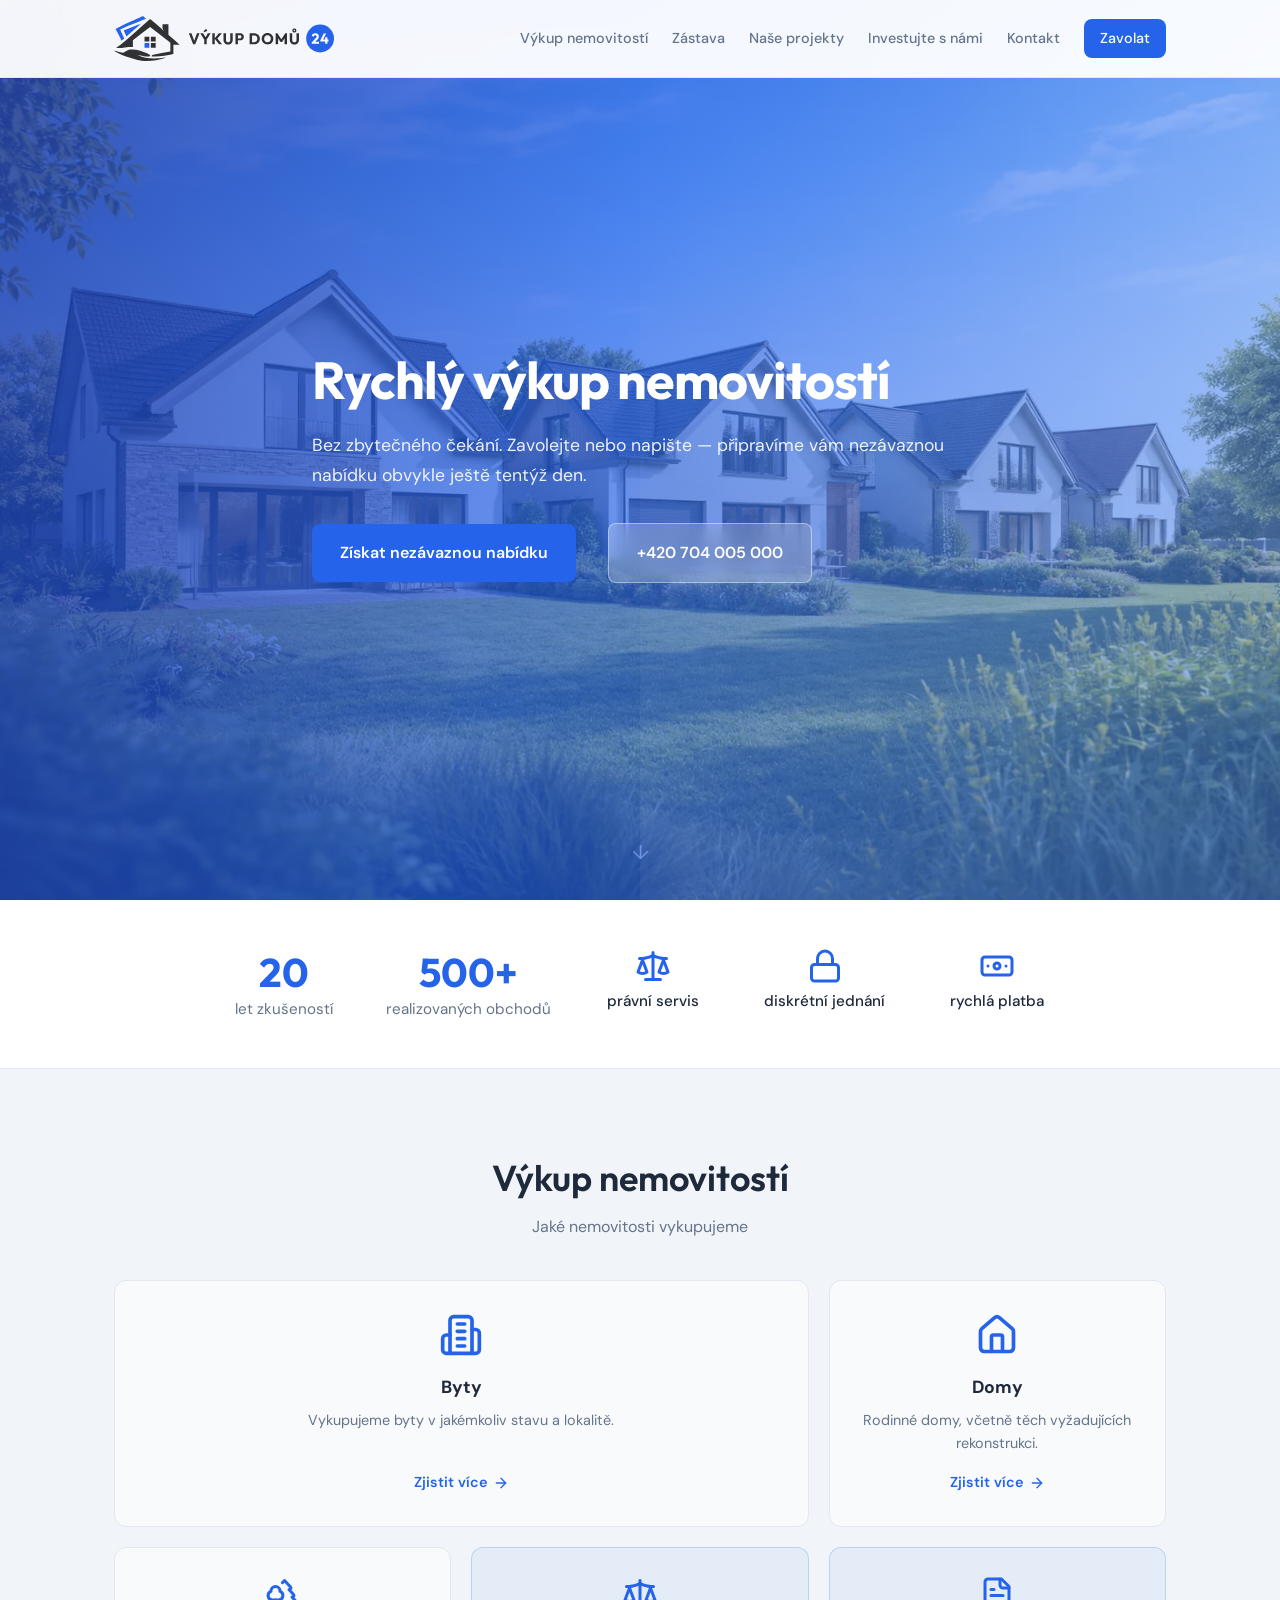
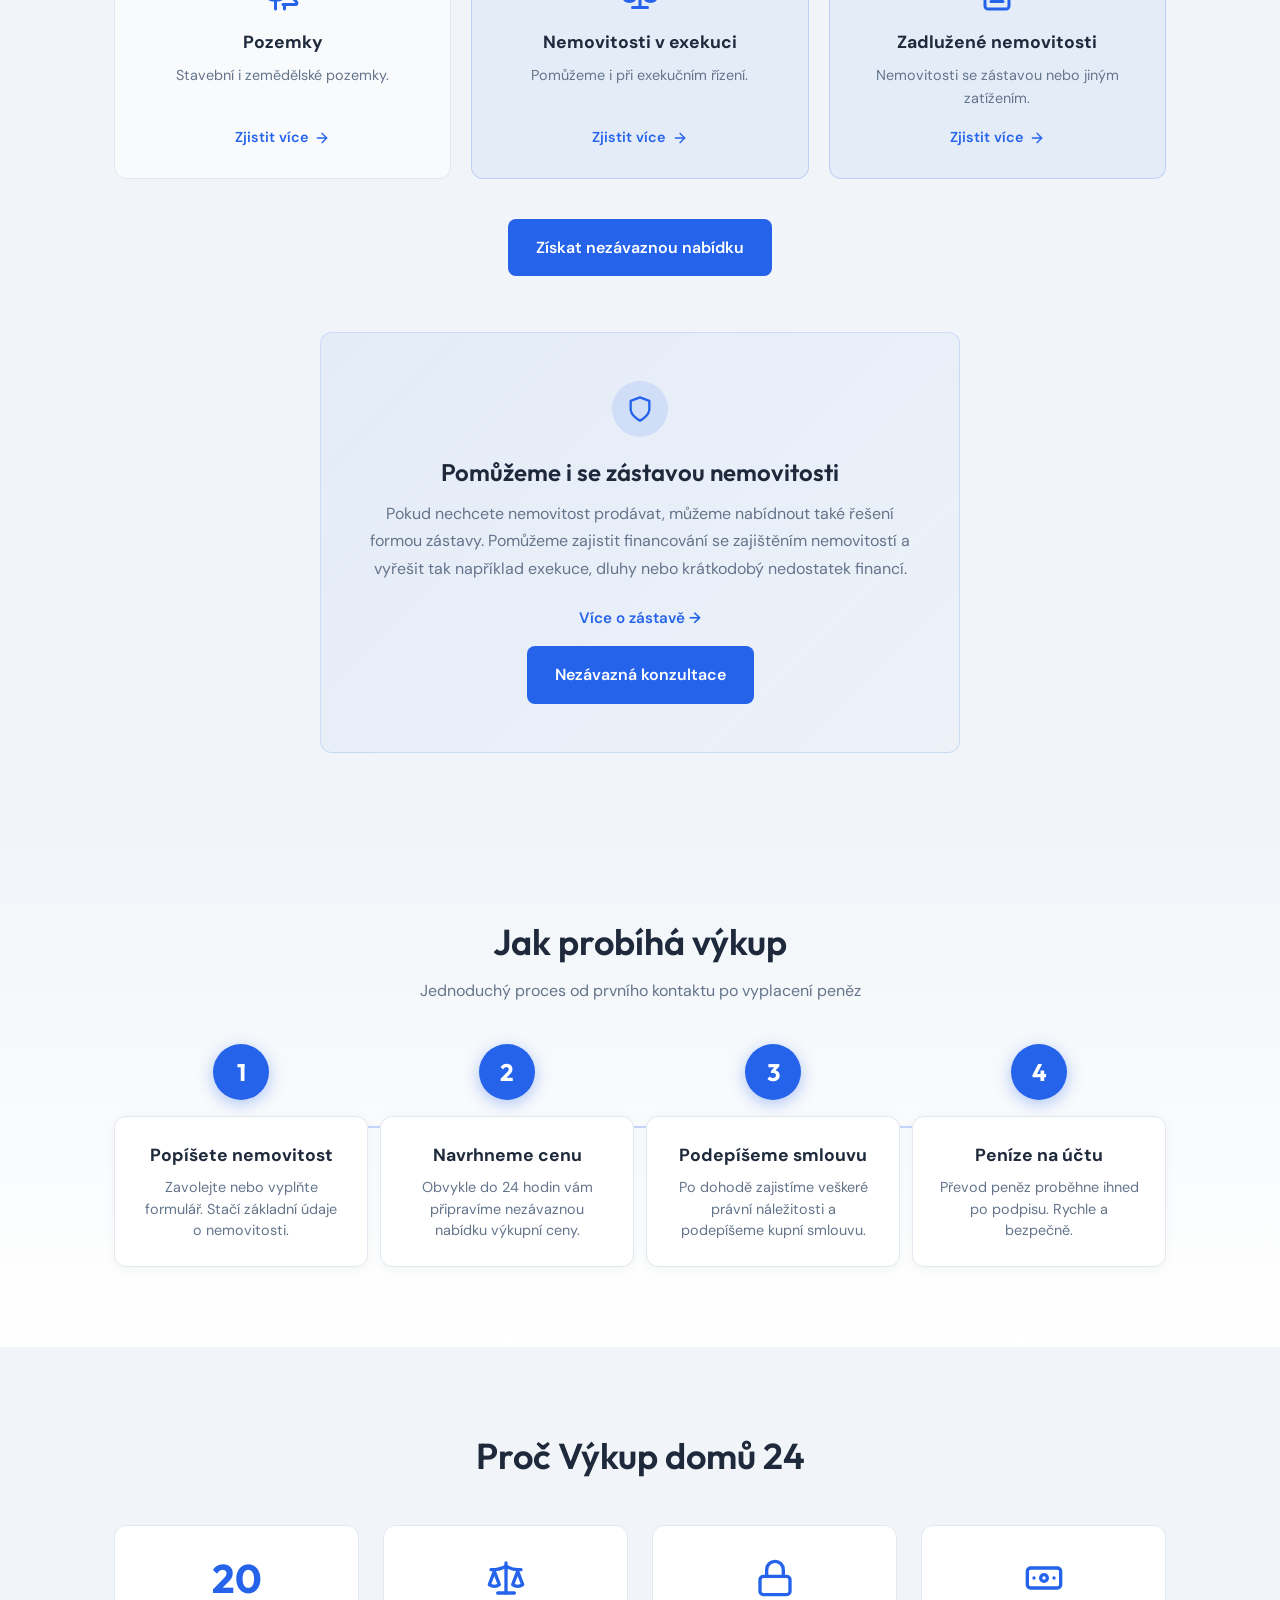
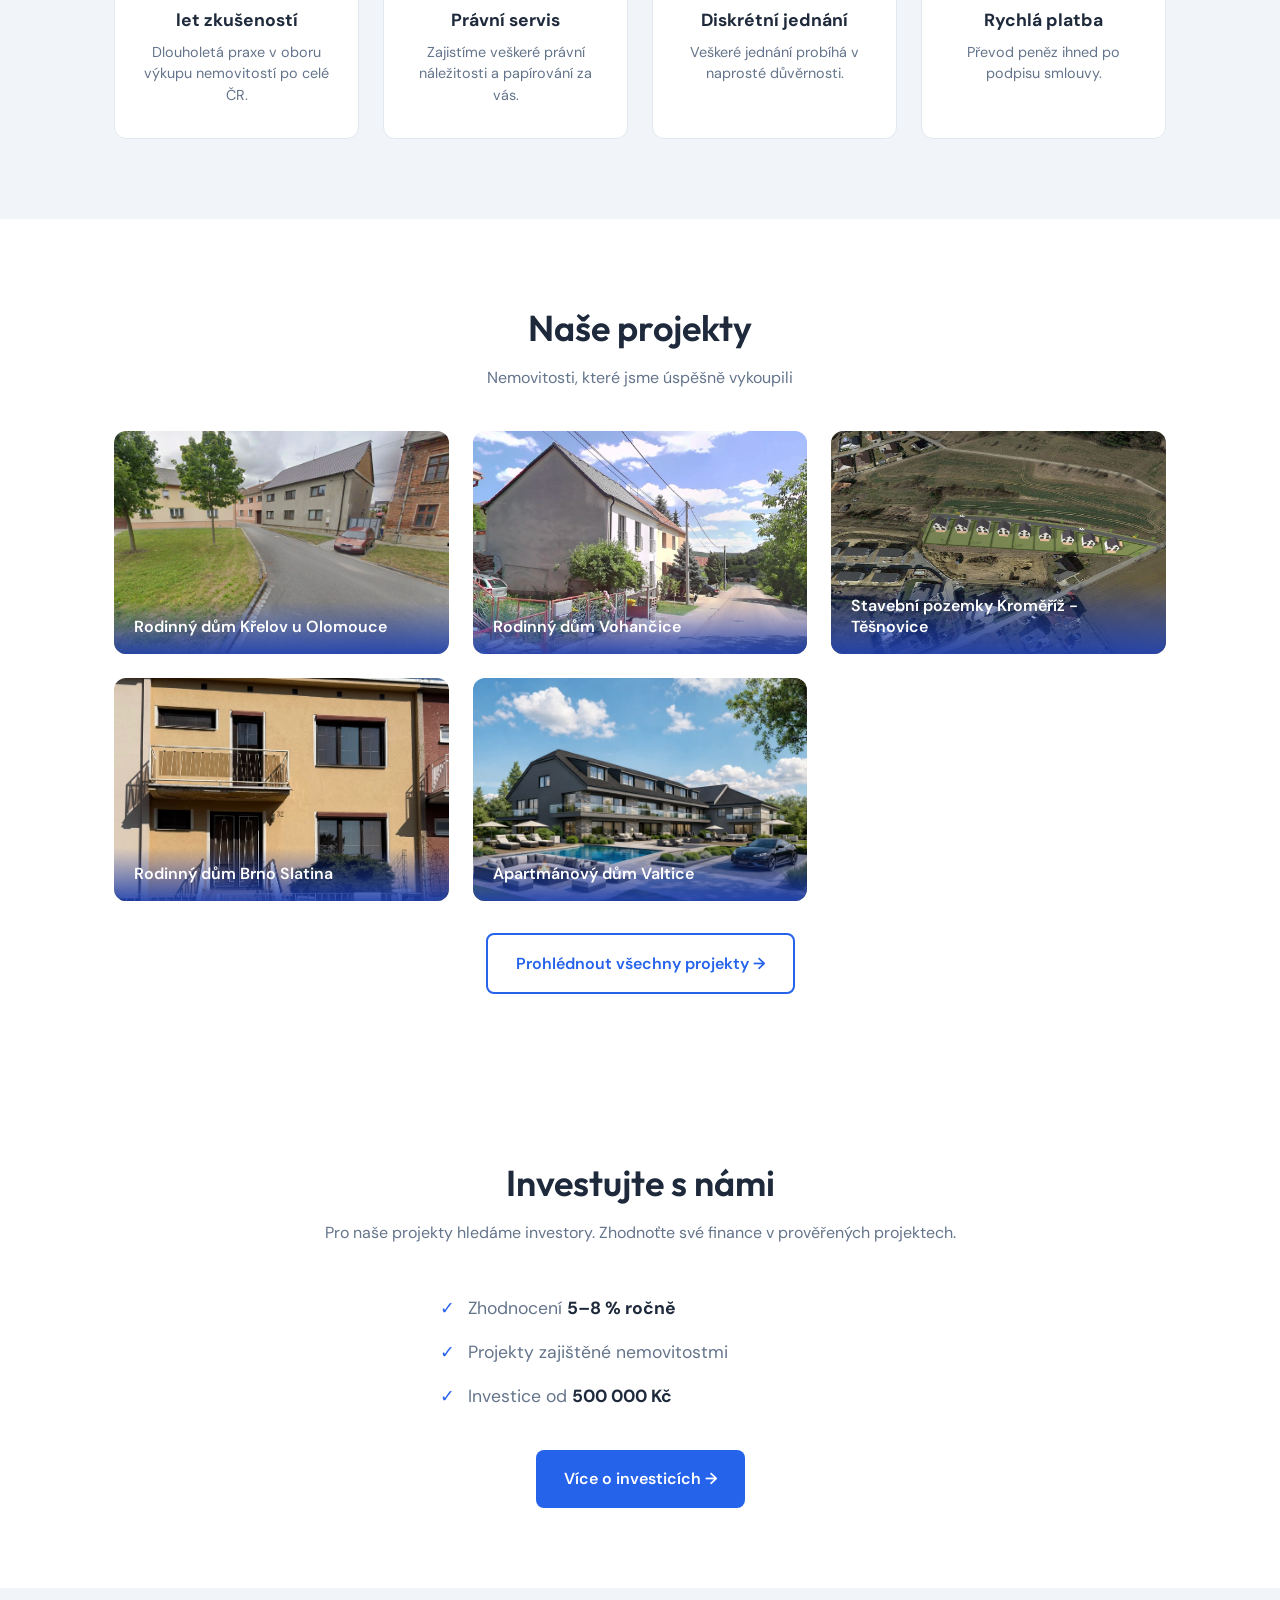
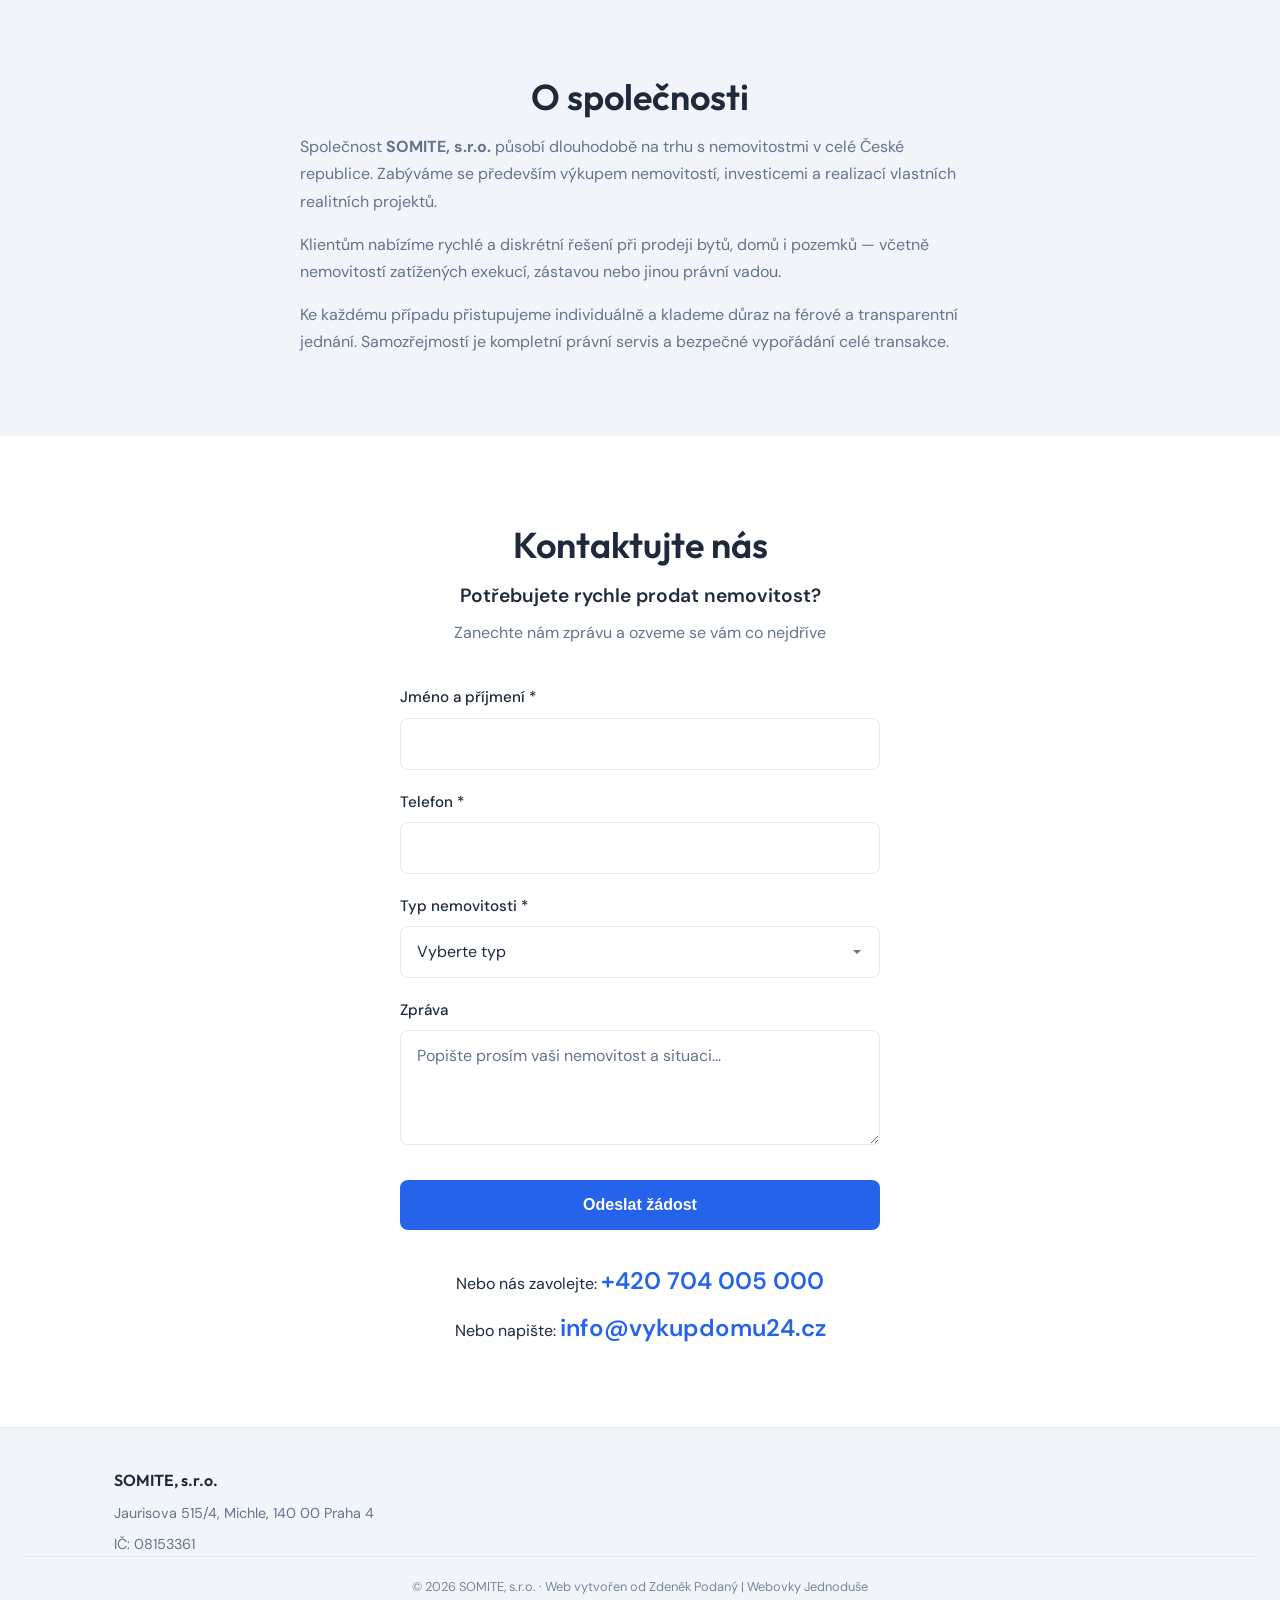
==== commit 4f26a8aa: "change hero text" ====
--- a/index.html
+++ b/index.html
@@ -73,7 +73,7 @@
             <div class="hero-overlay"></div>
             <div class="hero-bg-accent"></div>
             <div class="hero-content">
-                <h1 class="hero-claim">Rychlý výkup nemovitostí i s právní vadou, exekucí nebo zástavou</h1>
+                <h1 class="hero-claim">Rychlý výkup nemovitostí</h1>
                 <p class="hero-subtext">Bez zbytečného čekání. Zavolejte nebo napište — připravíme vám nezávaznou nabídku obvykle ještě tentýž den.</p>
                 <div class="hero-cta-group">
                     <a href="#kontakt" class="btn btn-primary">Získat nezávaznou nabídku</a>
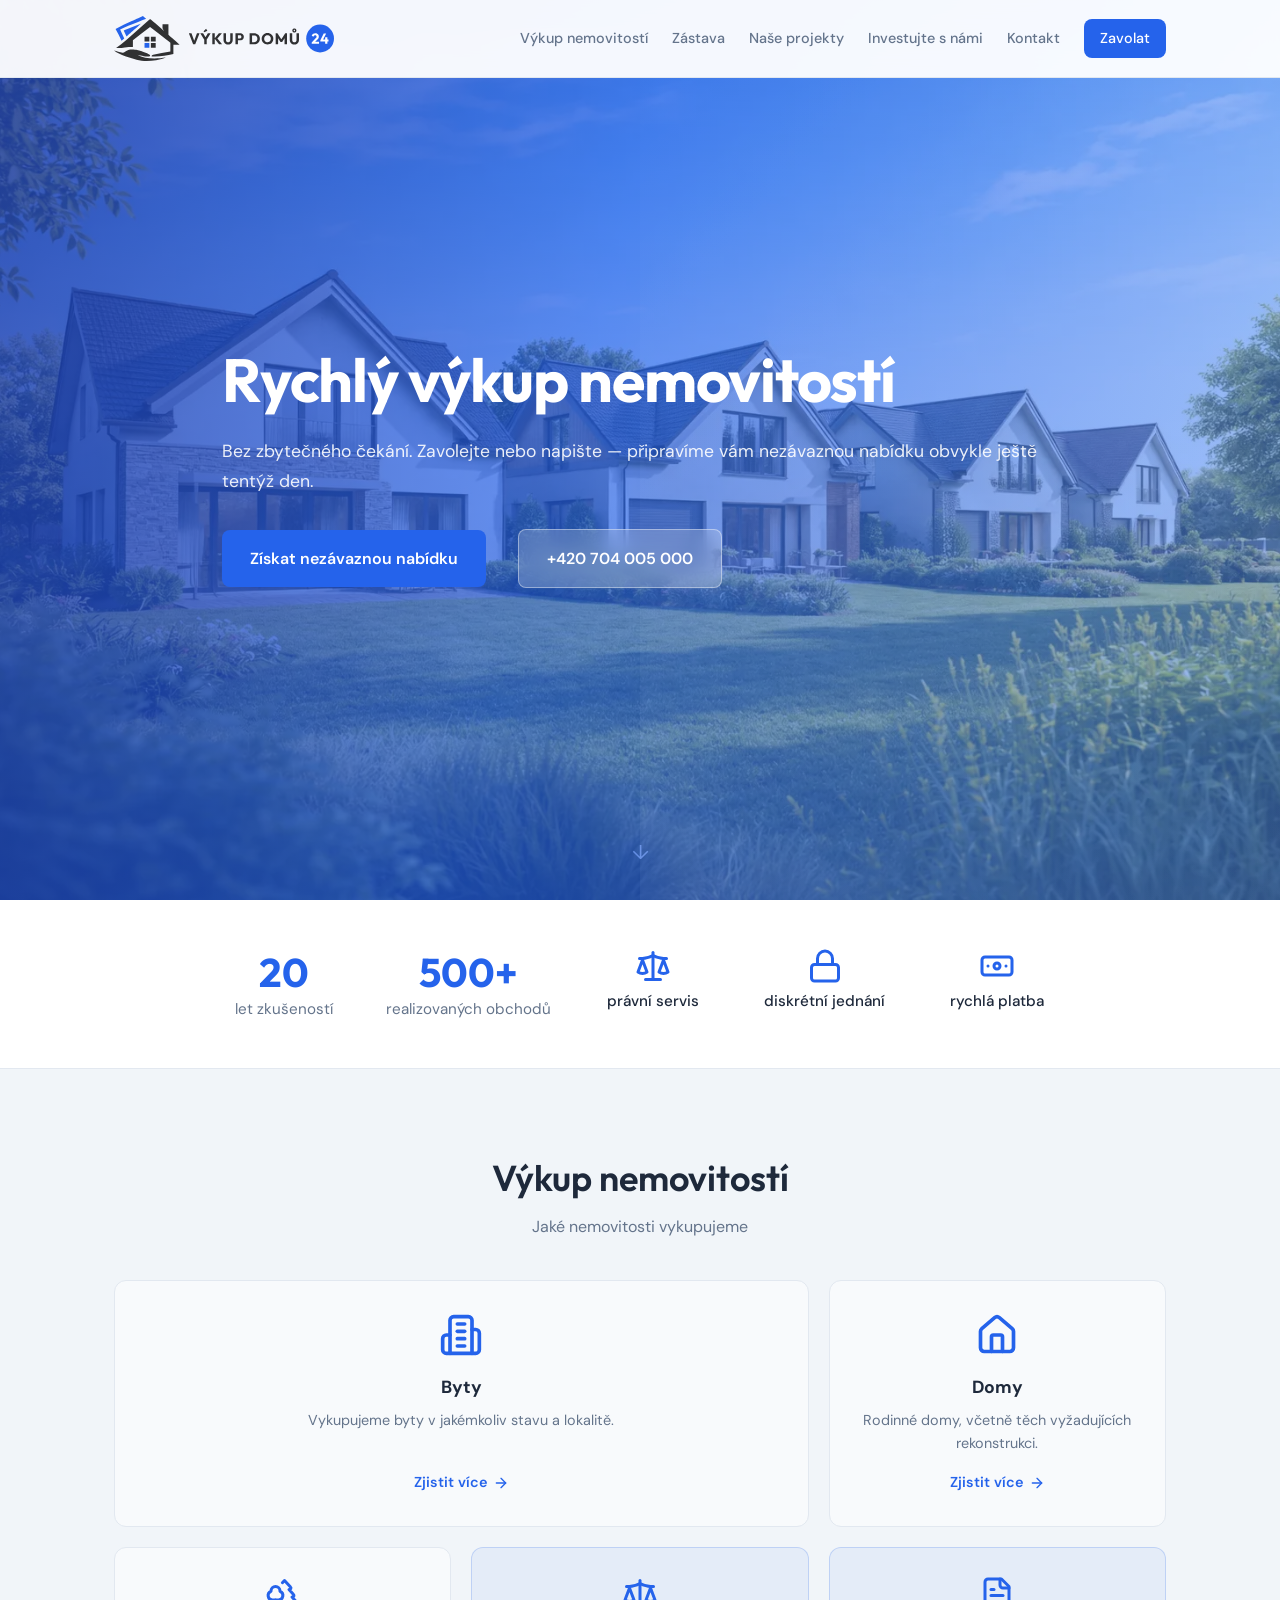
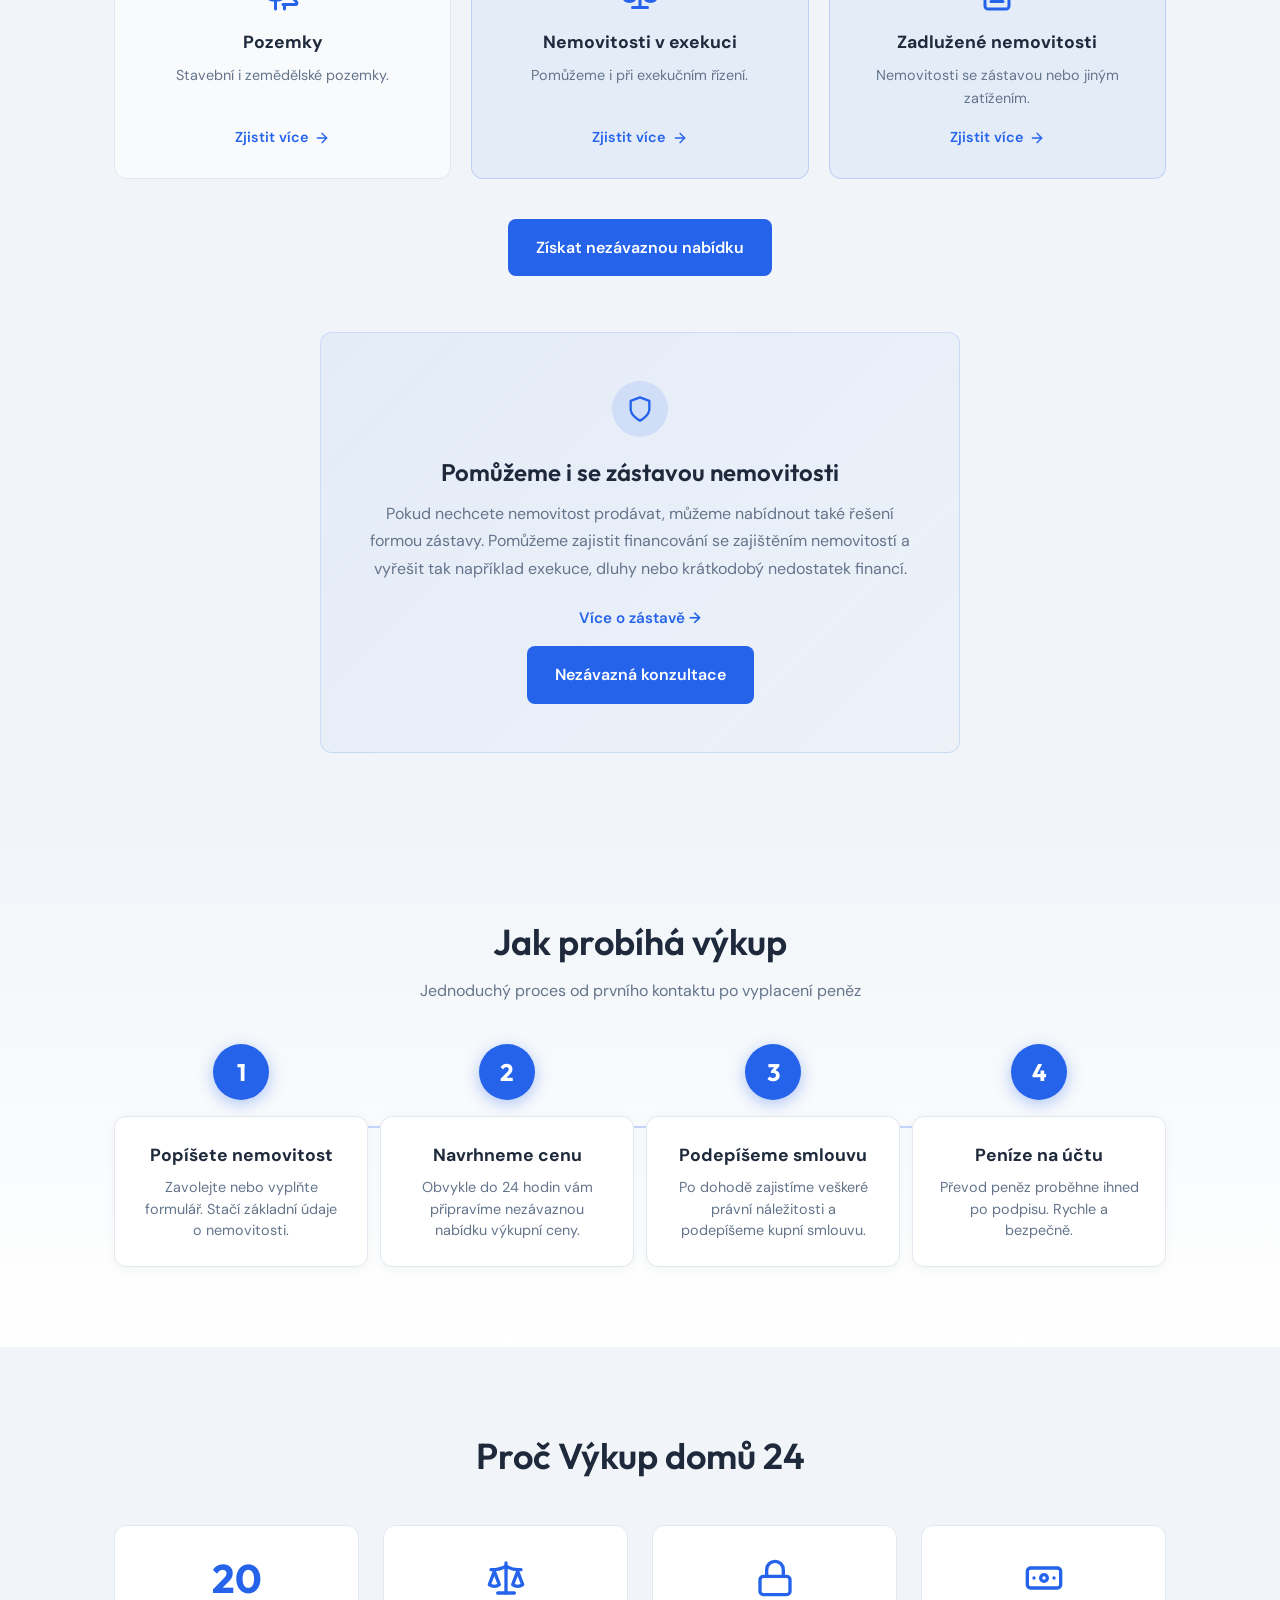
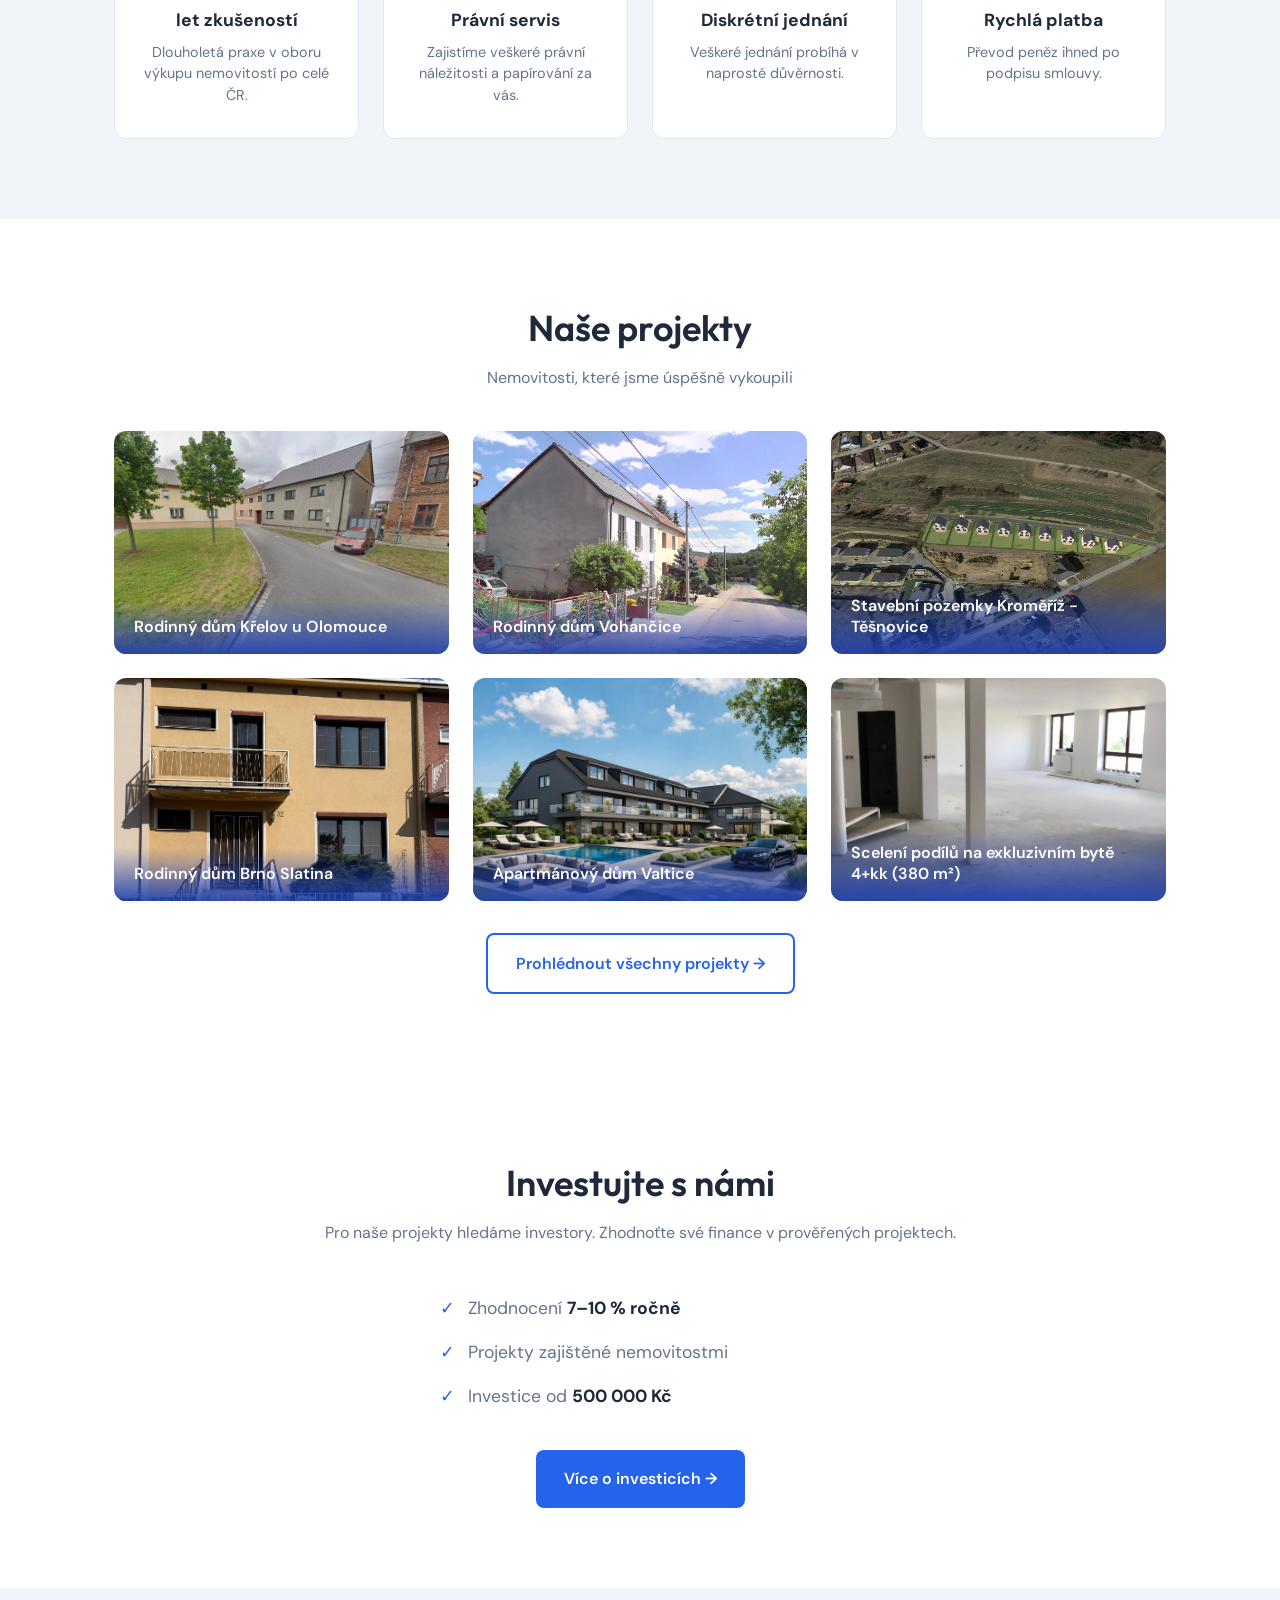
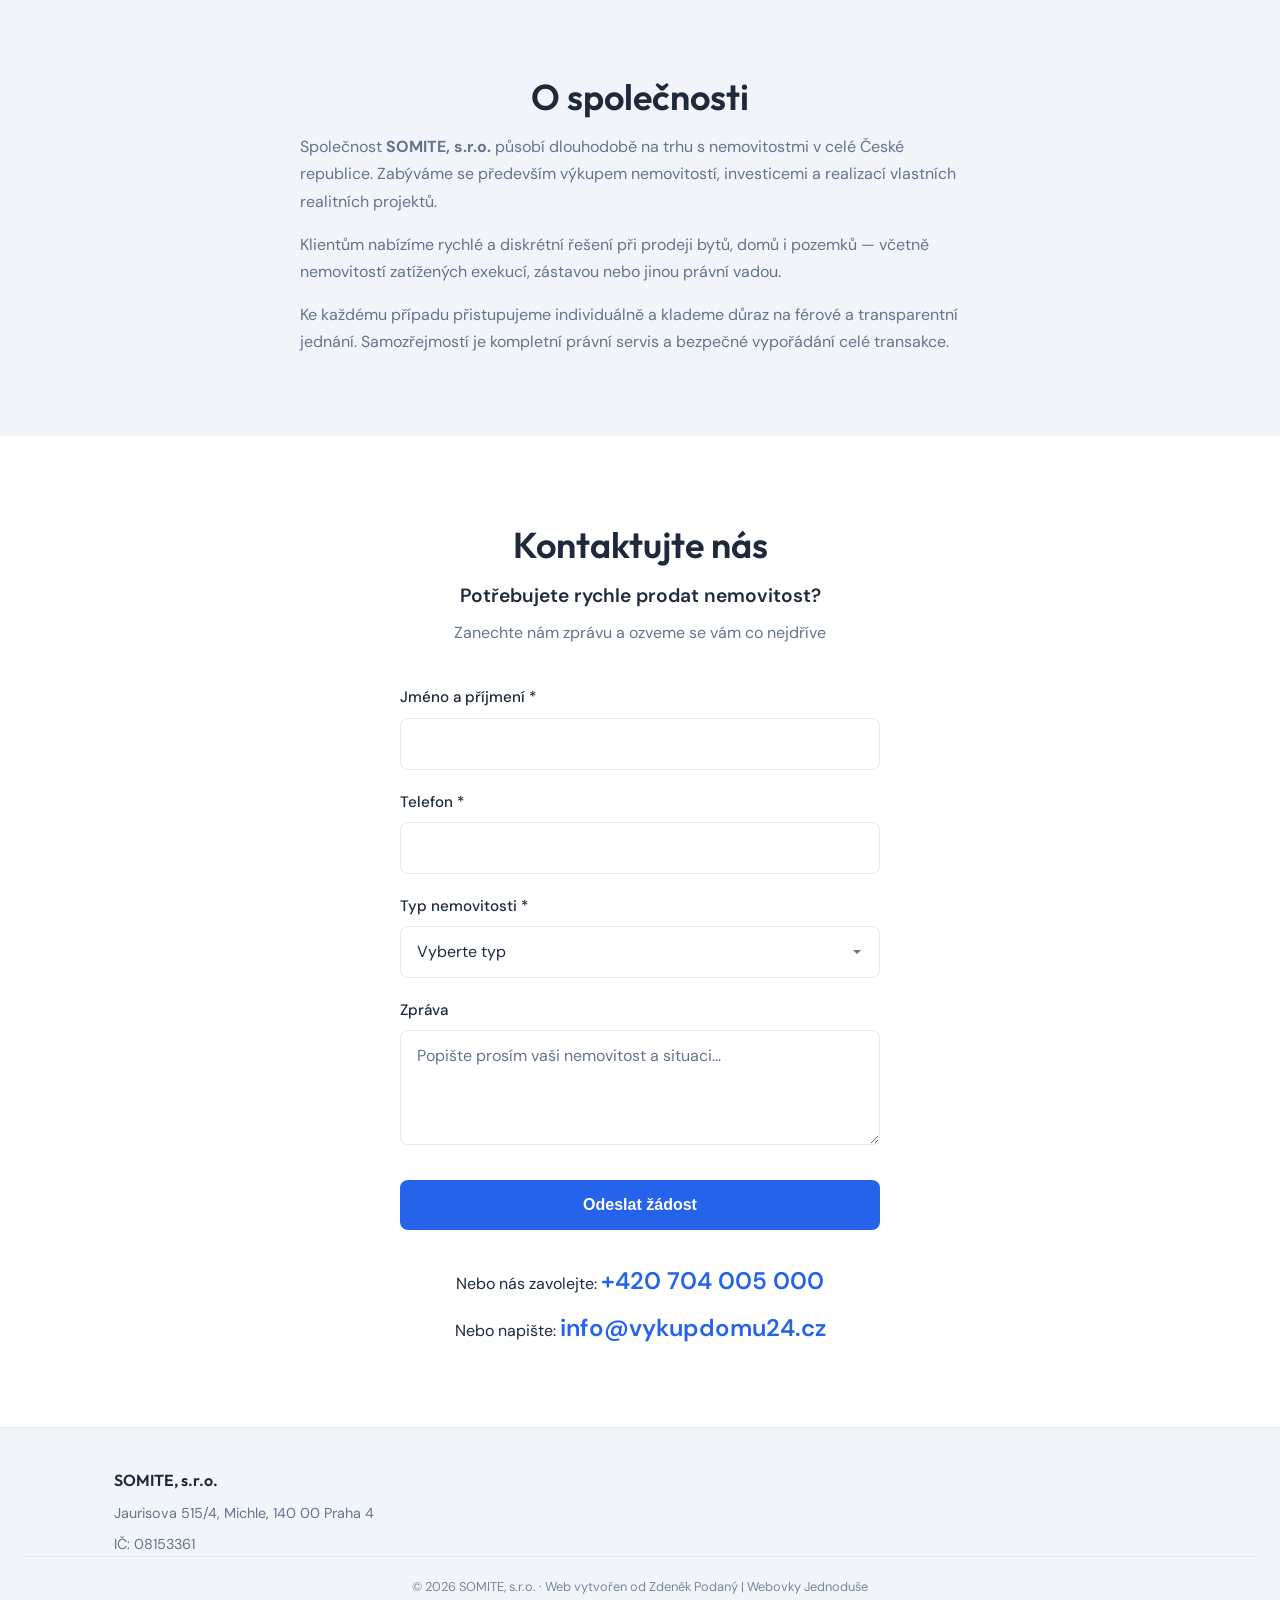
==== commit 801dc46e: "fix hero, fix navbar on mobile, make smaller images, add project" ====
--- a/index.html
+++ b/index.html
@@ -50,7 +50,7 @@
     <div class="nav-overlay" aria-hidden="true"></div>
     <header class="header">
         <div class="container">
-            <a href="index.html" class="logo"><img src="img/logo.svg" alt="Výkup domů 24" class="logo-img"></a>
+            <a href="index.html" class="logo"><img src="img/logo.svg" alt="Výkup domů 24" class="logo-img logo-img--desktop"><img src="img/weblogo-mobile.svg" alt="Výkup domů 24" class="logo-img logo-img--mobile"></a>
             <a href="tel:+420739602598" class="nav-phone-mobile" aria-label="Zavolat">Zavolat</a>
             <button class="nav-burger" aria-label="Otevřít menu" aria-expanded="false">
                 <span></span>
@@ -257,6 +257,10 @@
                         <img src="img/projects/project5A.webp" alt="Apartmánový dům Valtice" class="project-image">
                         <span class="project-card-title">Apartmánový dům Valtice</span>
                     </a>
+                    <a href="projekty.html#projekt6" class="project-card">
+                        <img src="img/projects/project6A.webp" alt="Scelení podílů na exkluzivním bytě 4+kk" class="project-image">
+                        <span class="project-card-title">Scelení podílů na exkluzivním bytě 4+kk (380 m²)</span>
+                    </a>
                 </div>
                 <div class="projects-cta">
                     <a href="projekty.html" class="btn btn-outline">
@@ -271,7 +275,7 @@
                 <h2 class="section-title">Investujte s námi</h2>
                 <p class="section-subtitle">Pro naše projekty hledáme investory. Zhodnoťte své finance v prověřených projektech.</p>
                 <ul class="invest-teaser">
-                    <li>Zhodnocení <strong>5–8&nbsp;% ročně</strong></li>
+                    <li>Zhodnocení <strong>7–10&nbsp;% ročně</strong></li>
                     <li>Projekty zajištěné nemovitostmi</li>
                     <li>Investice od <strong>500&nbsp;000&nbsp;Kč</strong></li>
                 </ul>
--- a/styles.css
+++ b/styles.css
@@ -71,6 +71,20 @@
     height: 2.8rem;
     width: auto;
     display: block;
+}
+
+.logo-img--mobile {
+    display: none;
+}
+
+@media (max-width: 640px) {
+    .logo-img--desktop {
+        display: none;
+    }
+
+    .logo-img--mobile {
+        display: block;
+    }
 }
 
 .nav {
@@ -288,7 +302,7 @@
 .hero-content {
     position: relative;
     z-index: 2;
-    max-width: 720px;
+    max-width: 900px;
     width: 100%;
     padding: 0 2rem;
     animation: heroFadeIn 0.8s ease-out;
@@ -321,7 +335,7 @@
 
 .hero-claim {
     font-family: var(--font-display);
-    font-size: clamp(2rem, 5vw, 3.25rem);
+    font-size: clamp(2.3rem, 5.8vw, 3.8rem);
     font-weight: 700;
     color: #fff;
     line-height: 1.2;
@@ -1311,6 +1325,14 @@
 
 /* Mobile */
 @media (max-width: 640px) {
+    .container {
+        padding: 0 1rem;
+    }
+
+    .logo-img {
+        height: 2rem;
+    }
+
     .nav {
         gap: 1rem;
     }
@@ -1326,7 +1348,11 @@
     .hero {
         min-height: max(100vh, 560px);
         min-height: max(100dvh, 560px);
-        padding: 5rem 1.25rem 3rem;
+        padding: 5rem 1rem 3rem;
+    }
+
+    .hero-content {
+        padding: 0 1rem;
     }
 
     .hero-cta-group {
@@ -1338,6 +1364,14 @@
     .hero-cta-group .btn {
         width: 100%;
         text-align: center;
+    }
+
+    .footer {
+        padding: 2.5rem 1rem 0;
+    }
+
+    .footer-bottom {
+        padding: 1.25rem 1rem;
     }
 }
 
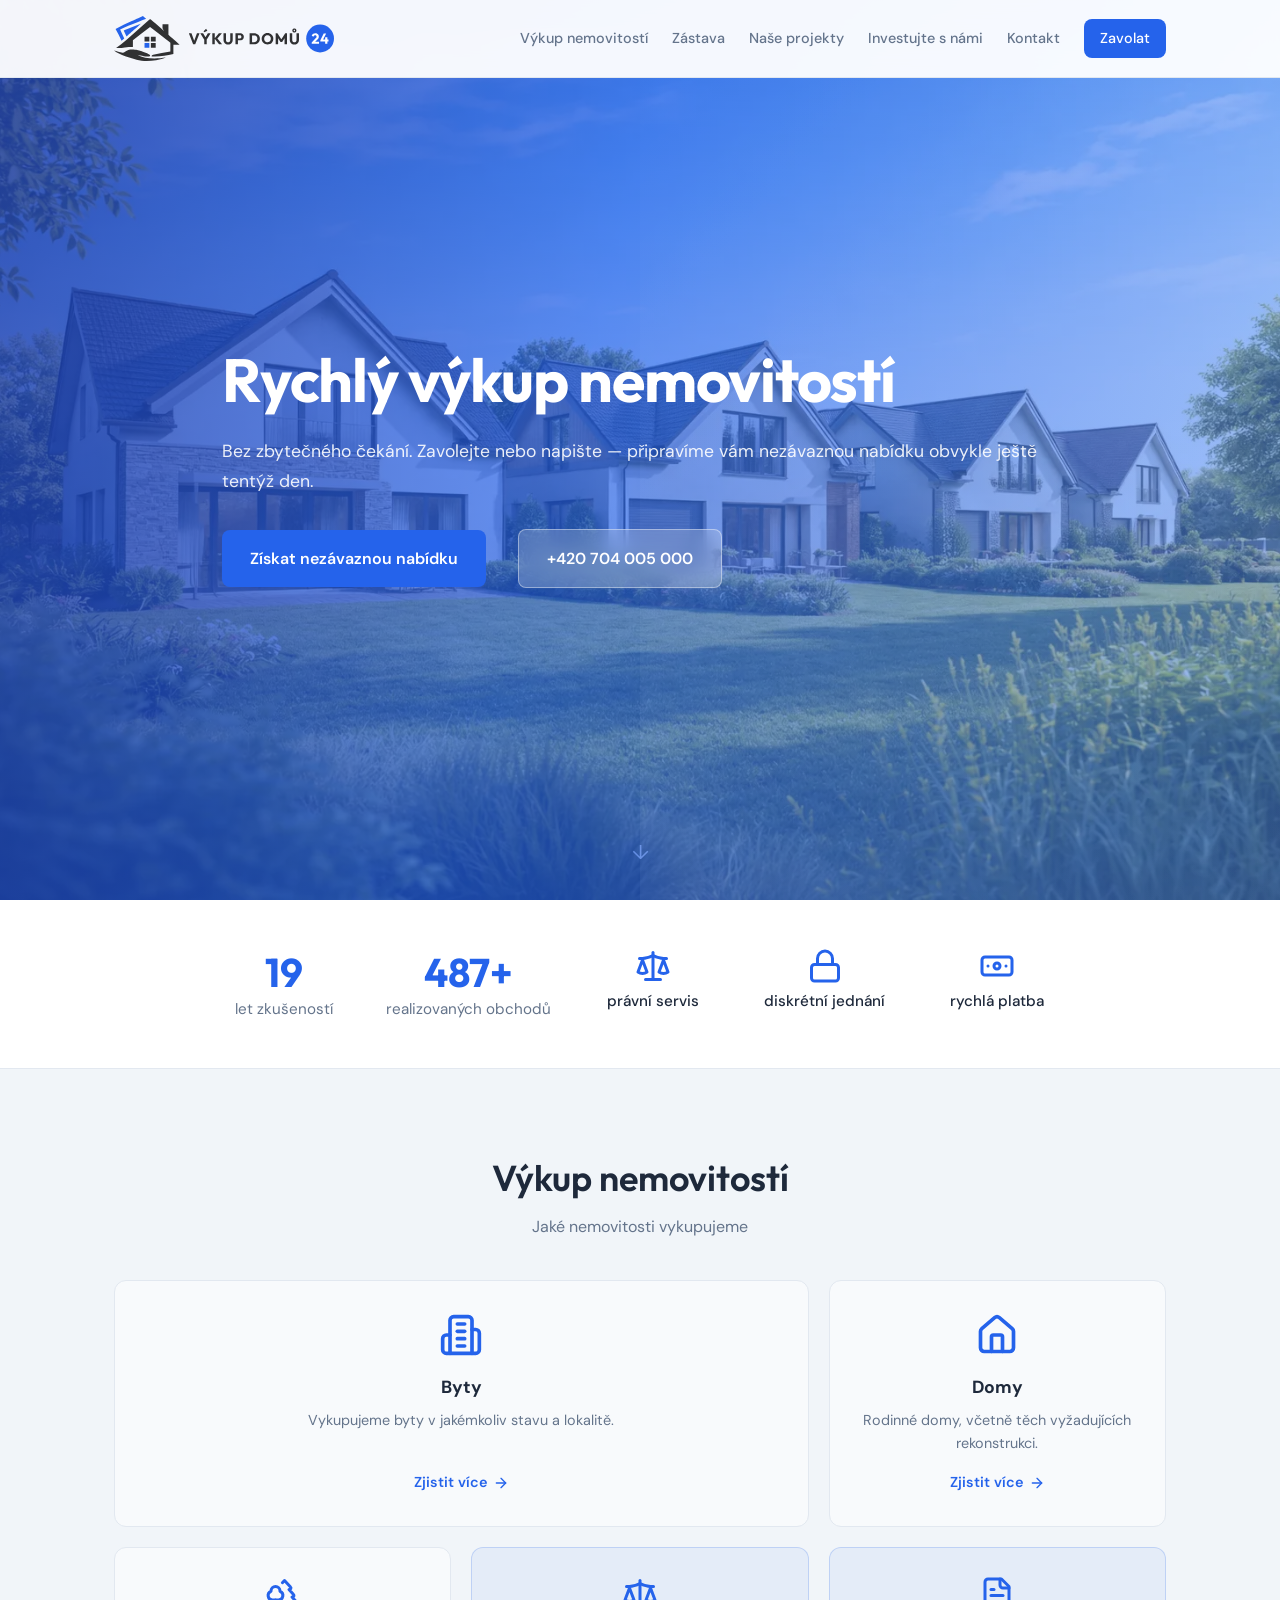
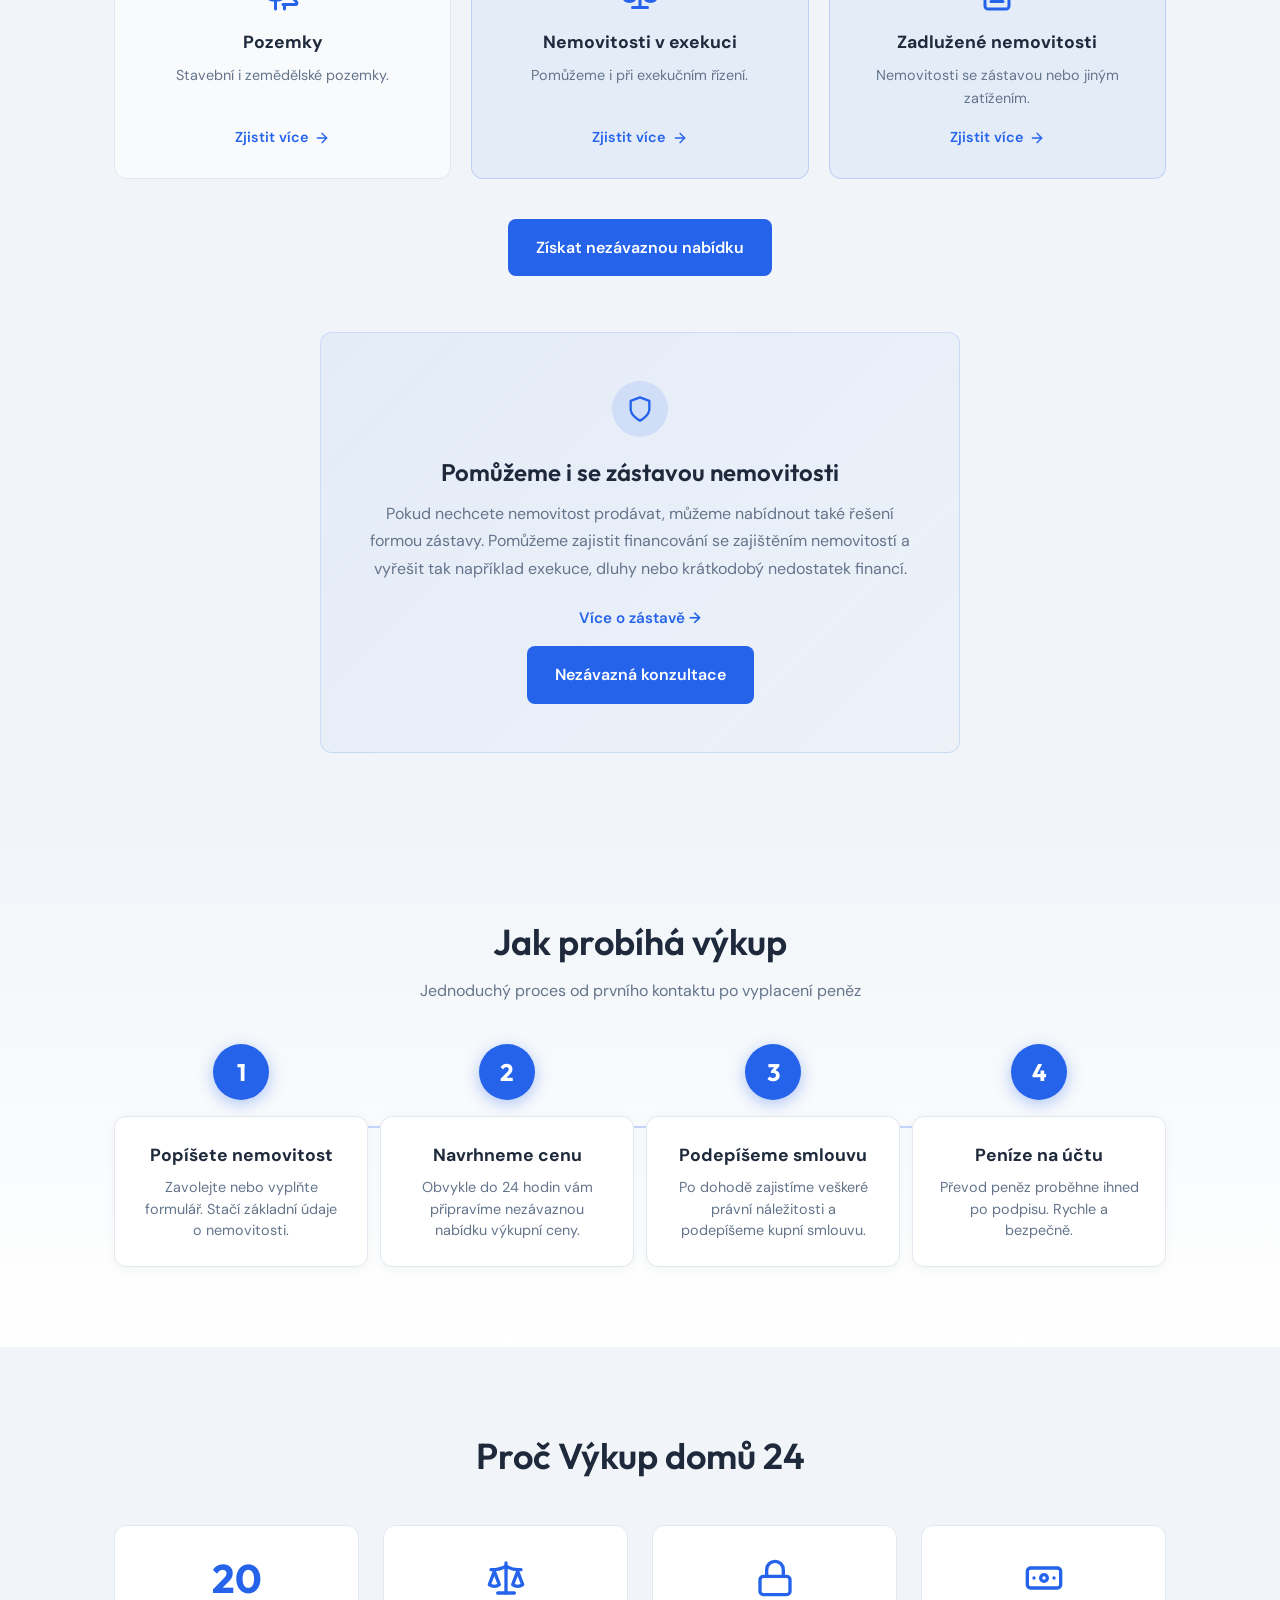
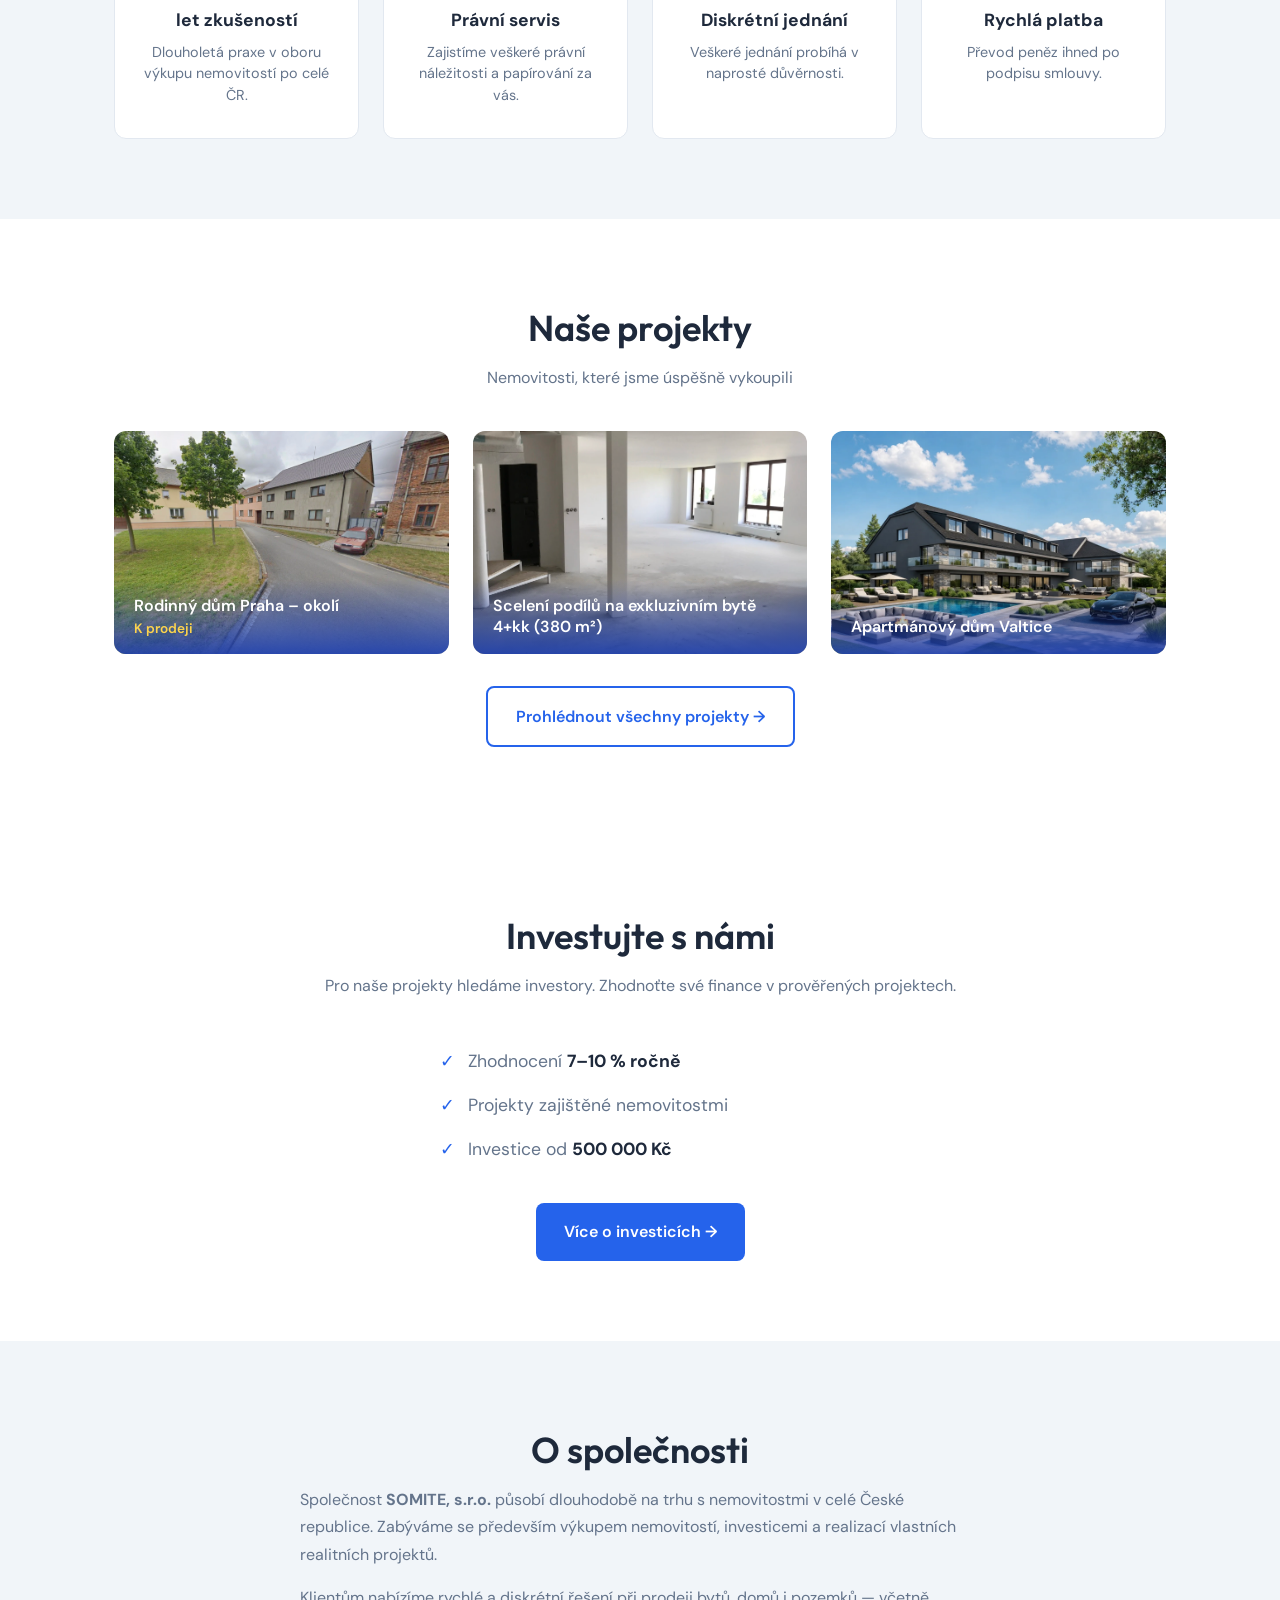
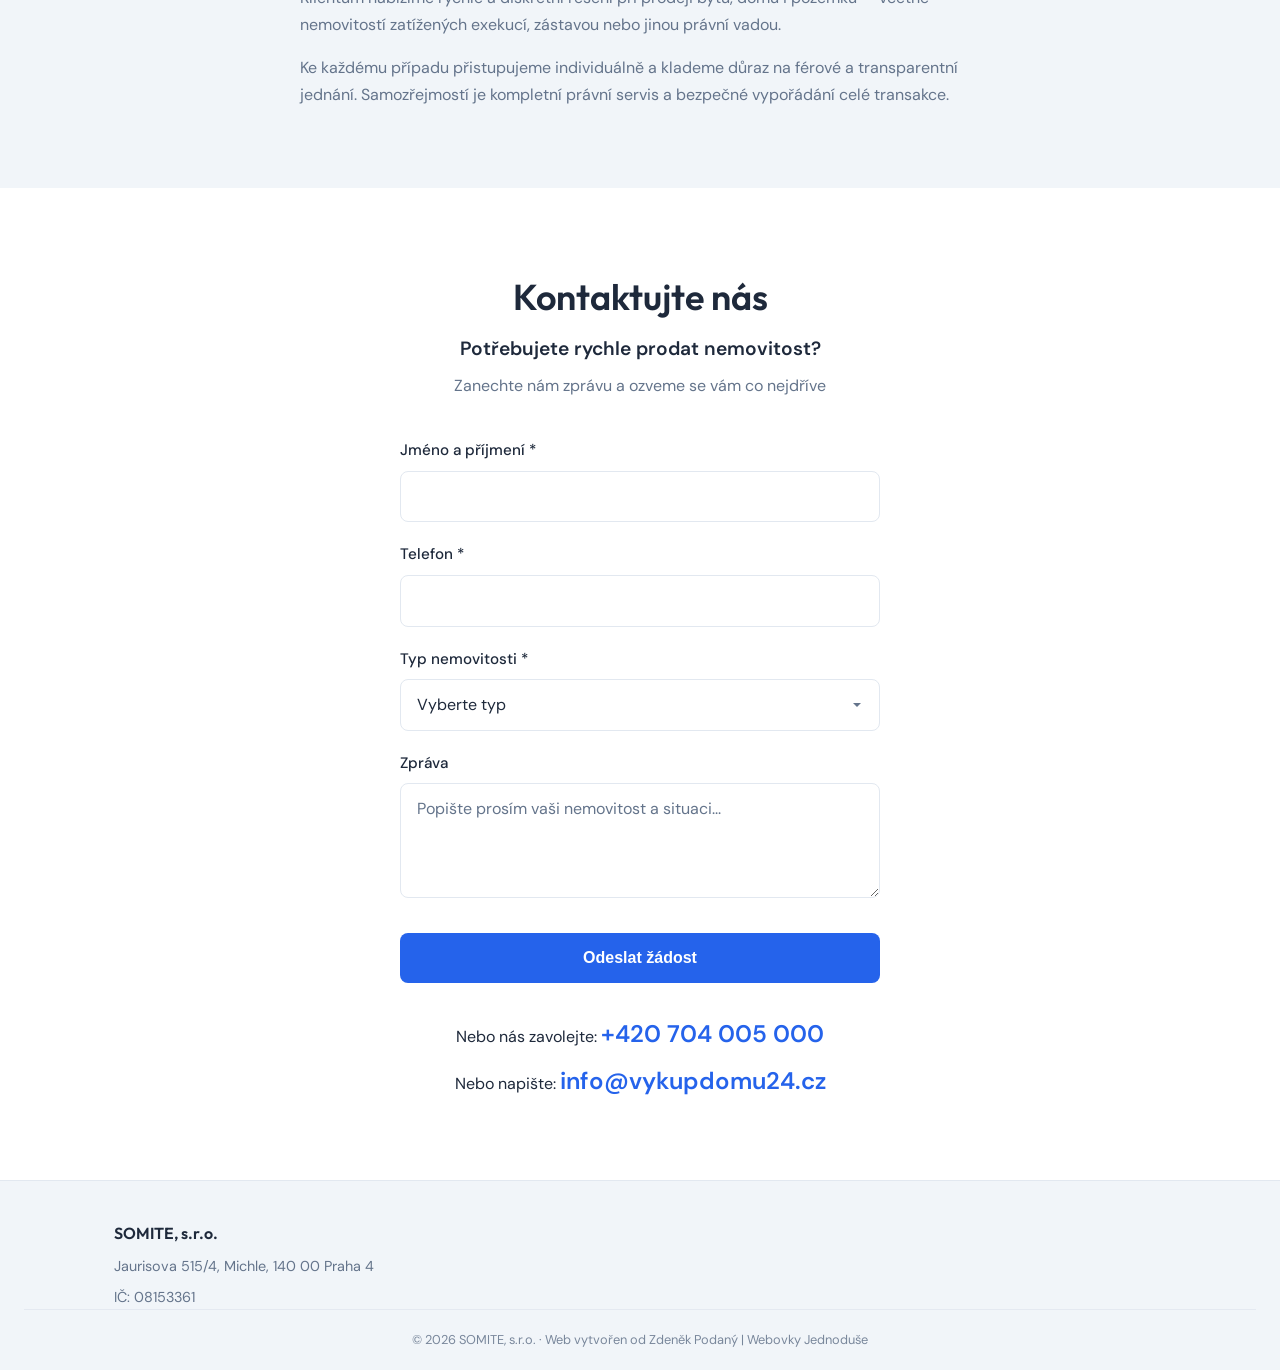
==== commit e1d5330e: "edit projects" ====
--- a/index.html
+++ b/index.html
@@ -237,29 +237,17 @@
                 <h2 class="section-title">Naše projekty</h2>
                 <p class="section-subtitle">Nemovitosti, které jsme úspěšně vykoupili</p>
                 <div class="projects-grid">
-                    <a href="projekty.html#projekt1" class="project-card">
-                        <img src="img/projects/project1.webp" alt="Rodinný dům Křelov u Olomouce" class="project-image">
-                        <span class="project-card-title">Rodinný dům Křelov u Olomouce</span>
-                    </a>
-                    <a href="projekty.html#projekt2" class="project-card">
-                        <img src="img/projects/project2.webp" alt="Rodinný dům Vohančice" class="project-image">
-                        <span class="project-card-title">Rodinný dům Vohančice</span>
-                    </a>
-                    <a href="projekty.html#projekt3" class="project-card">
-                        <img src="img/projects/project3A.webp" alt="Stavební pozemky Kroměříž - Těšnovice" class="project-image">
-                        <span class="project-card-title">Stavební pozemky Kroměříž - Těšnovice</span>
-                    </a>
-                    <a href="projekty.html#projekt4" class="project-card">
-                        <img src="img/projects/project4A.webp" alt="Rodinný dům Brno Slatina" class="project-image">
-                        <span class="project-card-title">Rodinný dům Brno Slatina</span>
+                    <a href="projekty.html#projekt-k-prodeji" class="project-card project-card--sale">
+                        <img src="img/projects/project1.webp" alt="Rodinný dům Praha – okolí, k prodeji" class="project-image">
+                        <span class="project-card-title">Rodinný dům Praha – okolí <em>K prodeji</em></span>
+                    </a>
+                    <a href="projekty.html#projekt6" class="project-card">
+                        <img src="img/projects/project6A.webp" alt="Scelení podílů na exkluzivním bytě 4+kk" class="project-image">
+                        <span class="project-card-title">Scelení podílů na exkluzivním bytě 4+kk (380 m²)</span>
                     </a>
                     <a href="projekty.html#projekt5" class="project-card">
                         <img src="img/projects/project5A.webp" alt="Apartmánový dům Valtice" class="project-image">
                         <span class="project-card-title">Apartmánový dům Valtice</span>
-                    </a>
-                    <a href="projekty.html#projekt6" class="project-card">
-                        <img src="img/projects/project6A.webp" alt="Scelení podílů na exkluzivním bytě 4+kk" class="project-image">
-                        <span class="project-card-title">Scelení podílů na exkluzivním bytě 4+kk (380 m²)</span>
                     </a>
                 </div>
                 <div class="projects-cta">
--- a/styles.css
+++ b/styles.css
@@ -1064,6 +1064,14 @@
     line-height: 1.3;
 }
 
+.project-card--sale .project-card-title em {
+    display: block;
+    font-size: 0.85em;
+    color: #fcd34d;
+    font-style: normal;
+    margin-top: 0.2rem;
+}
+
 .project-image {
     width: 100%;
     height: 100%;
@@ -1538,6 +1546,12 @@
     margin-bottom: 0.75rem;
 }
 
+.project-status--sale {
+    background: rgba(245, 158, 11, 0.15);
+    color: #d97706;
+    border: 1px solid rgba(245, 158, 11, 0.3);
+}
+
 .project-status--done {
     background: rgba(34, 197, 94, 0.15);
     color: #16a34a;
@@ -1566,6 +1580,12 @@
     font-size: 0.9rem;
     color: var(--color-accent);
     margin-bottom: 0.75rem;
+}
+
+.project-item-price {
+    font-size: 1.1rem;
+    color: var(--color-text);
+    margin-top: 1rem;
 }
 
 .project-item-desc {
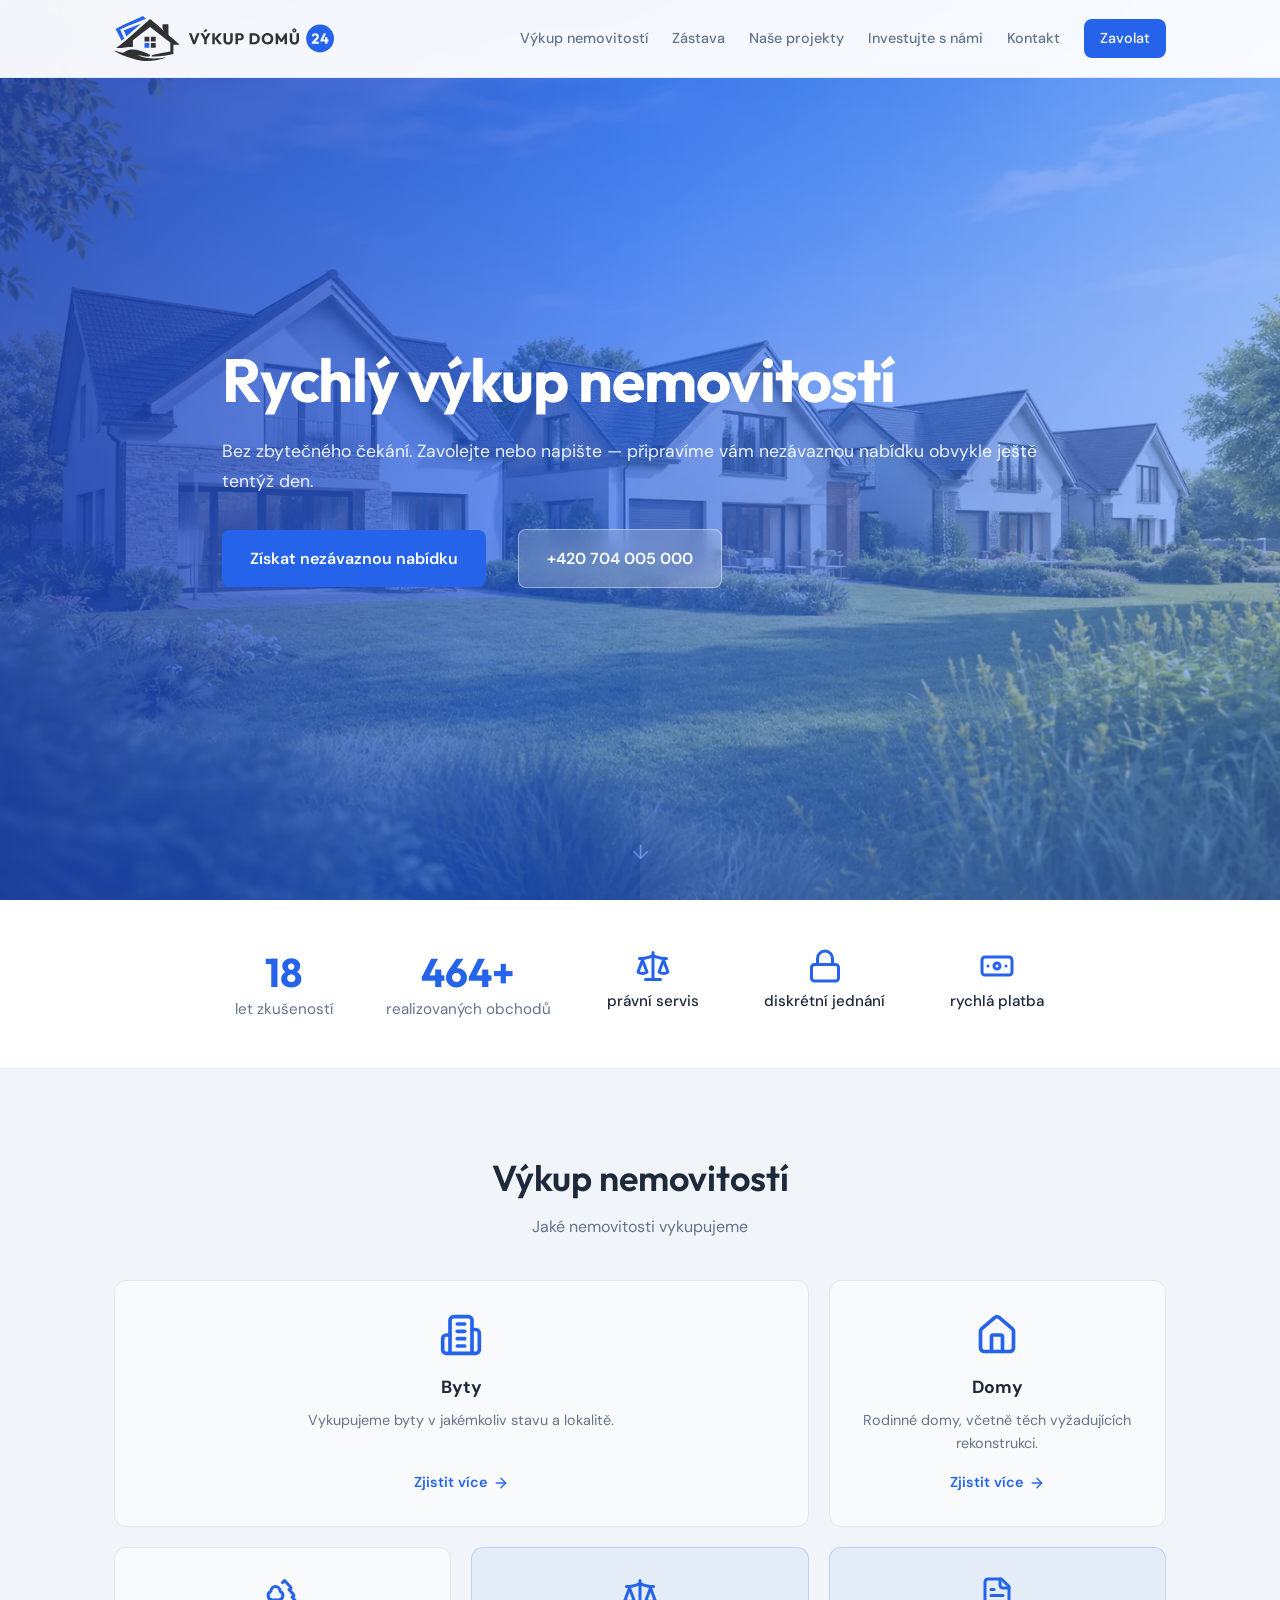
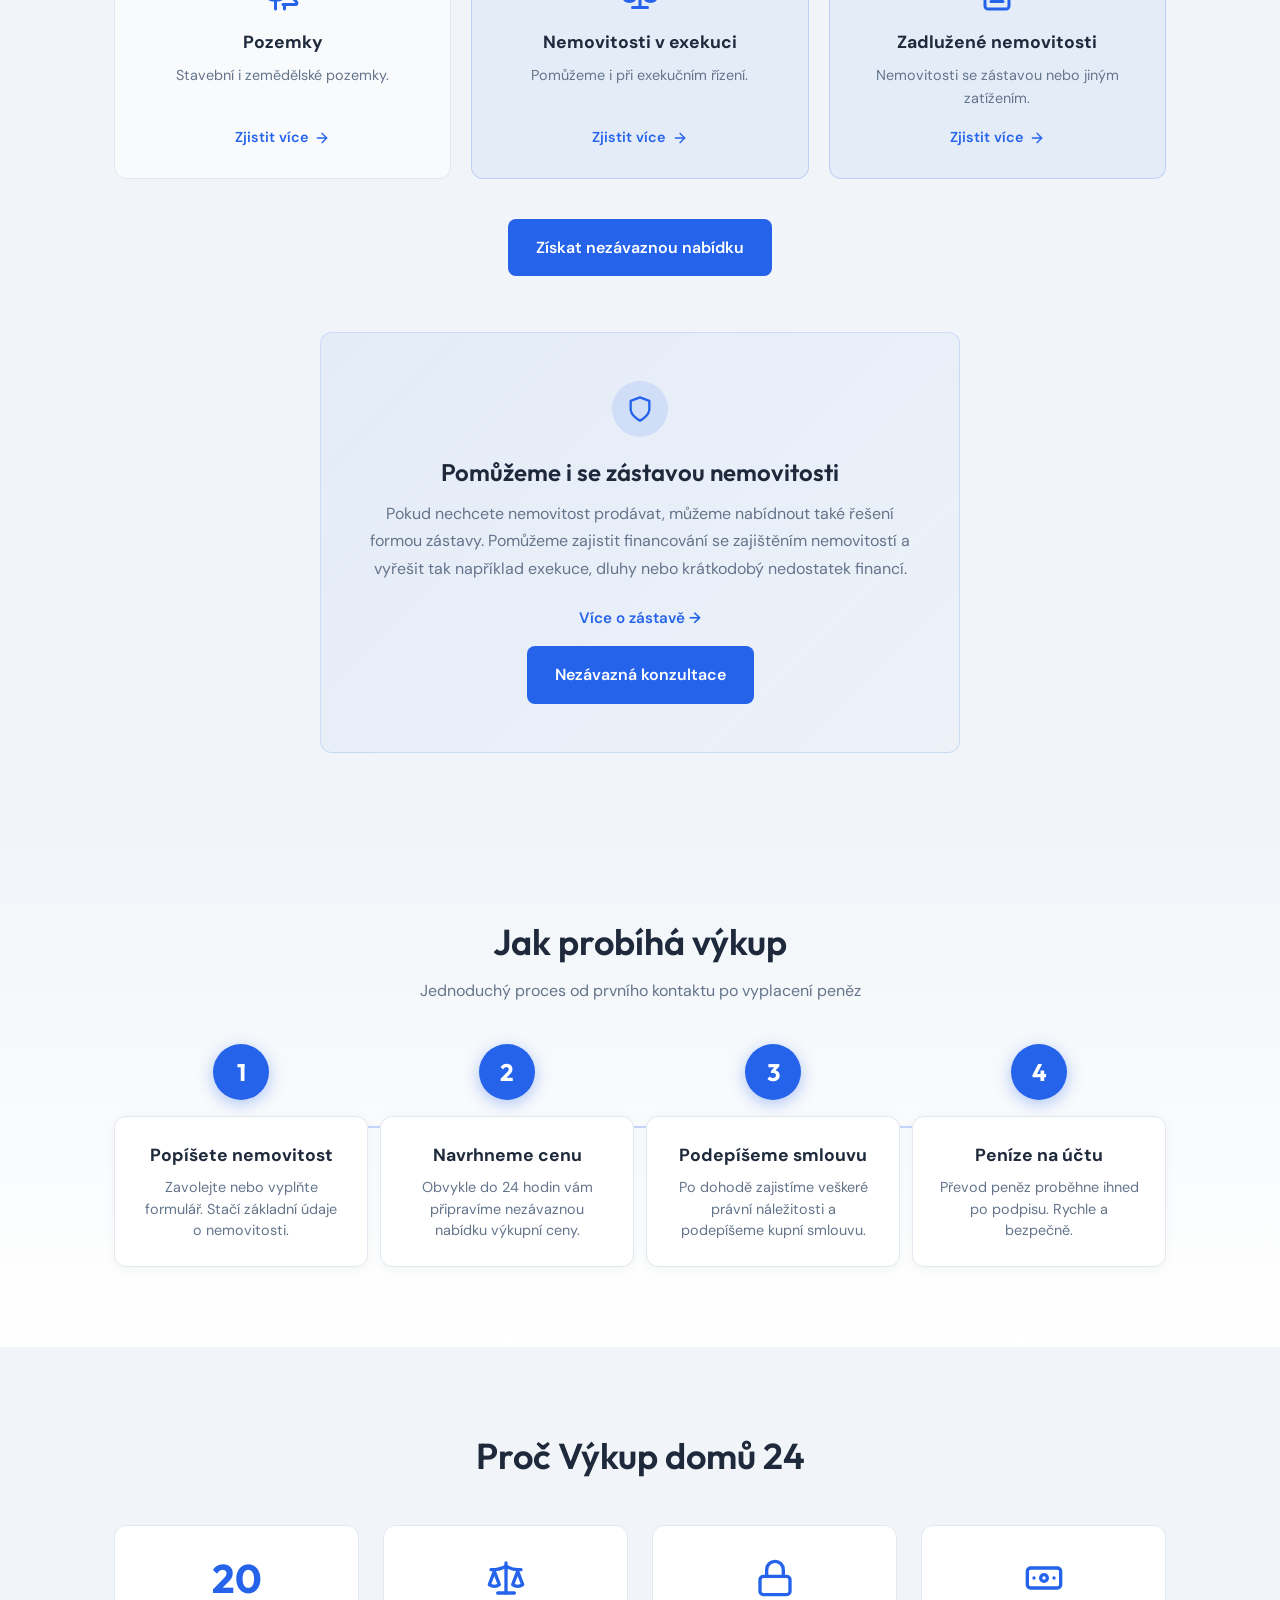
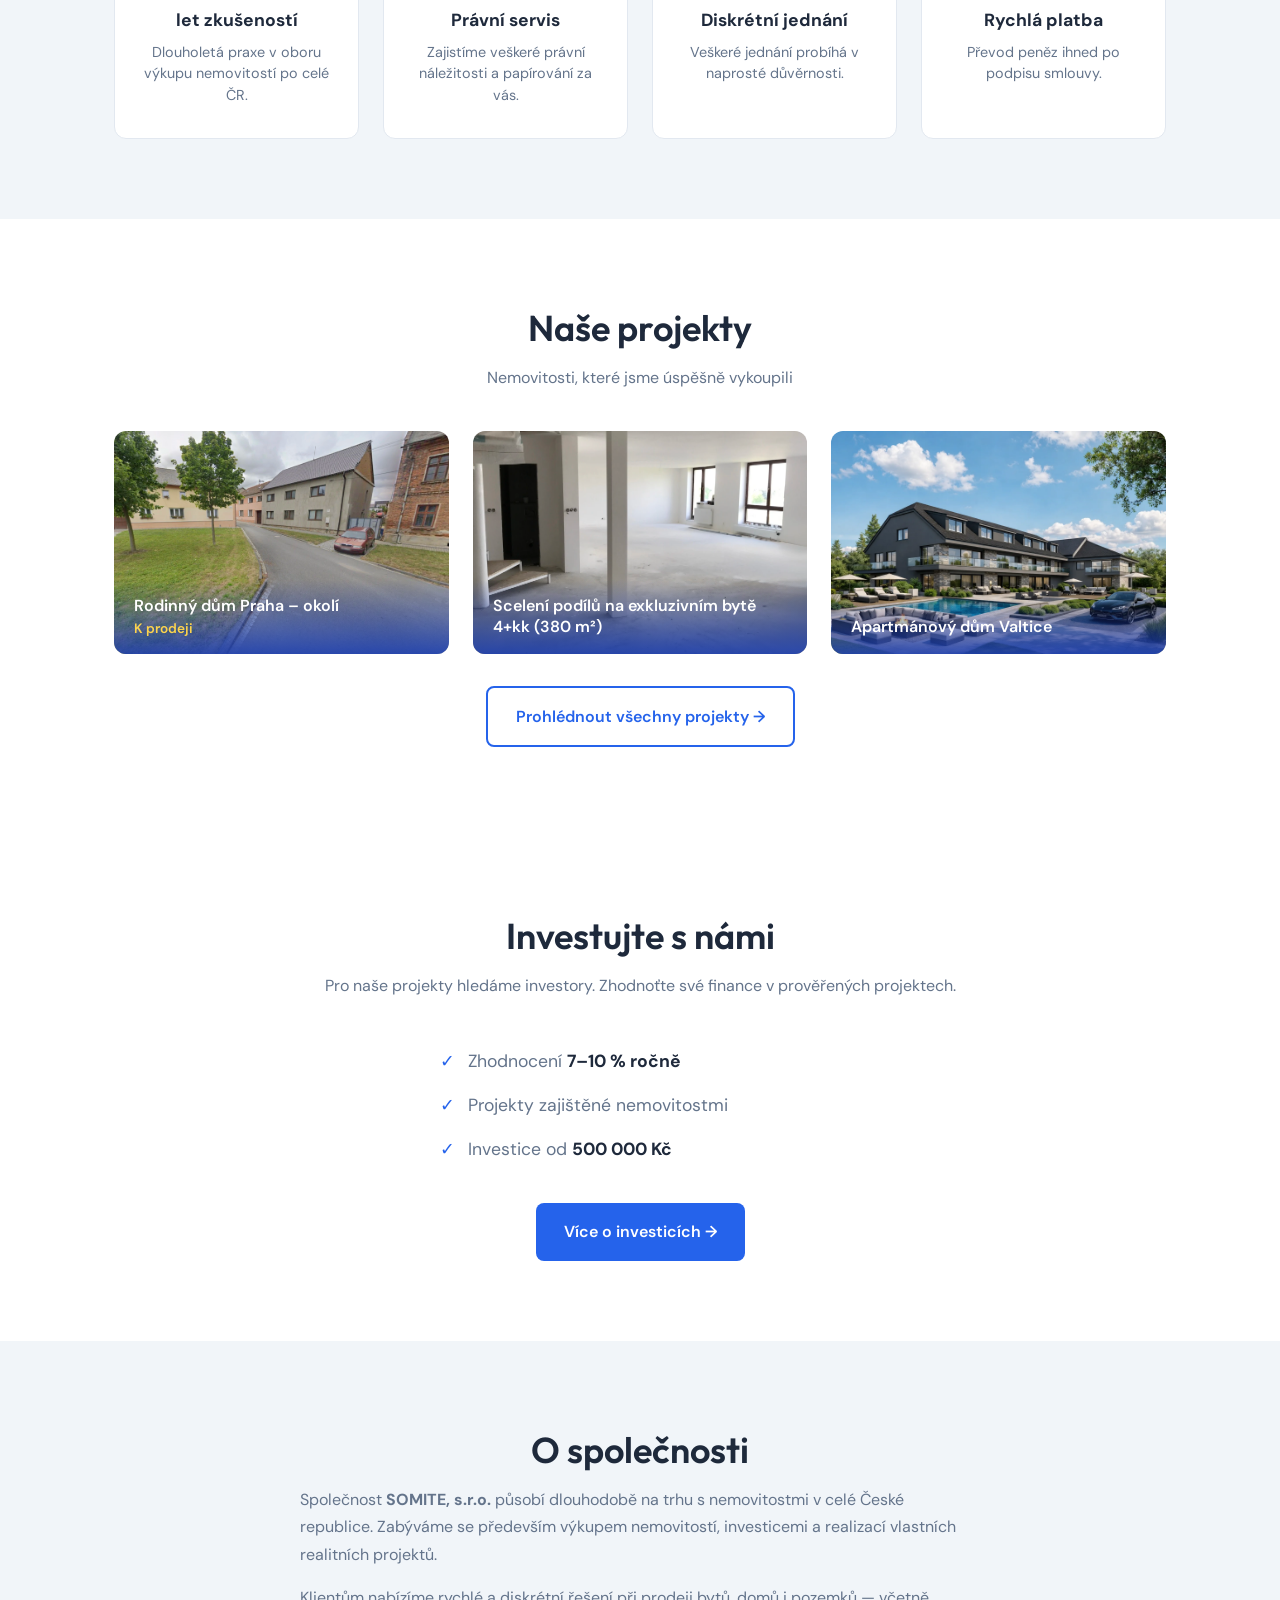
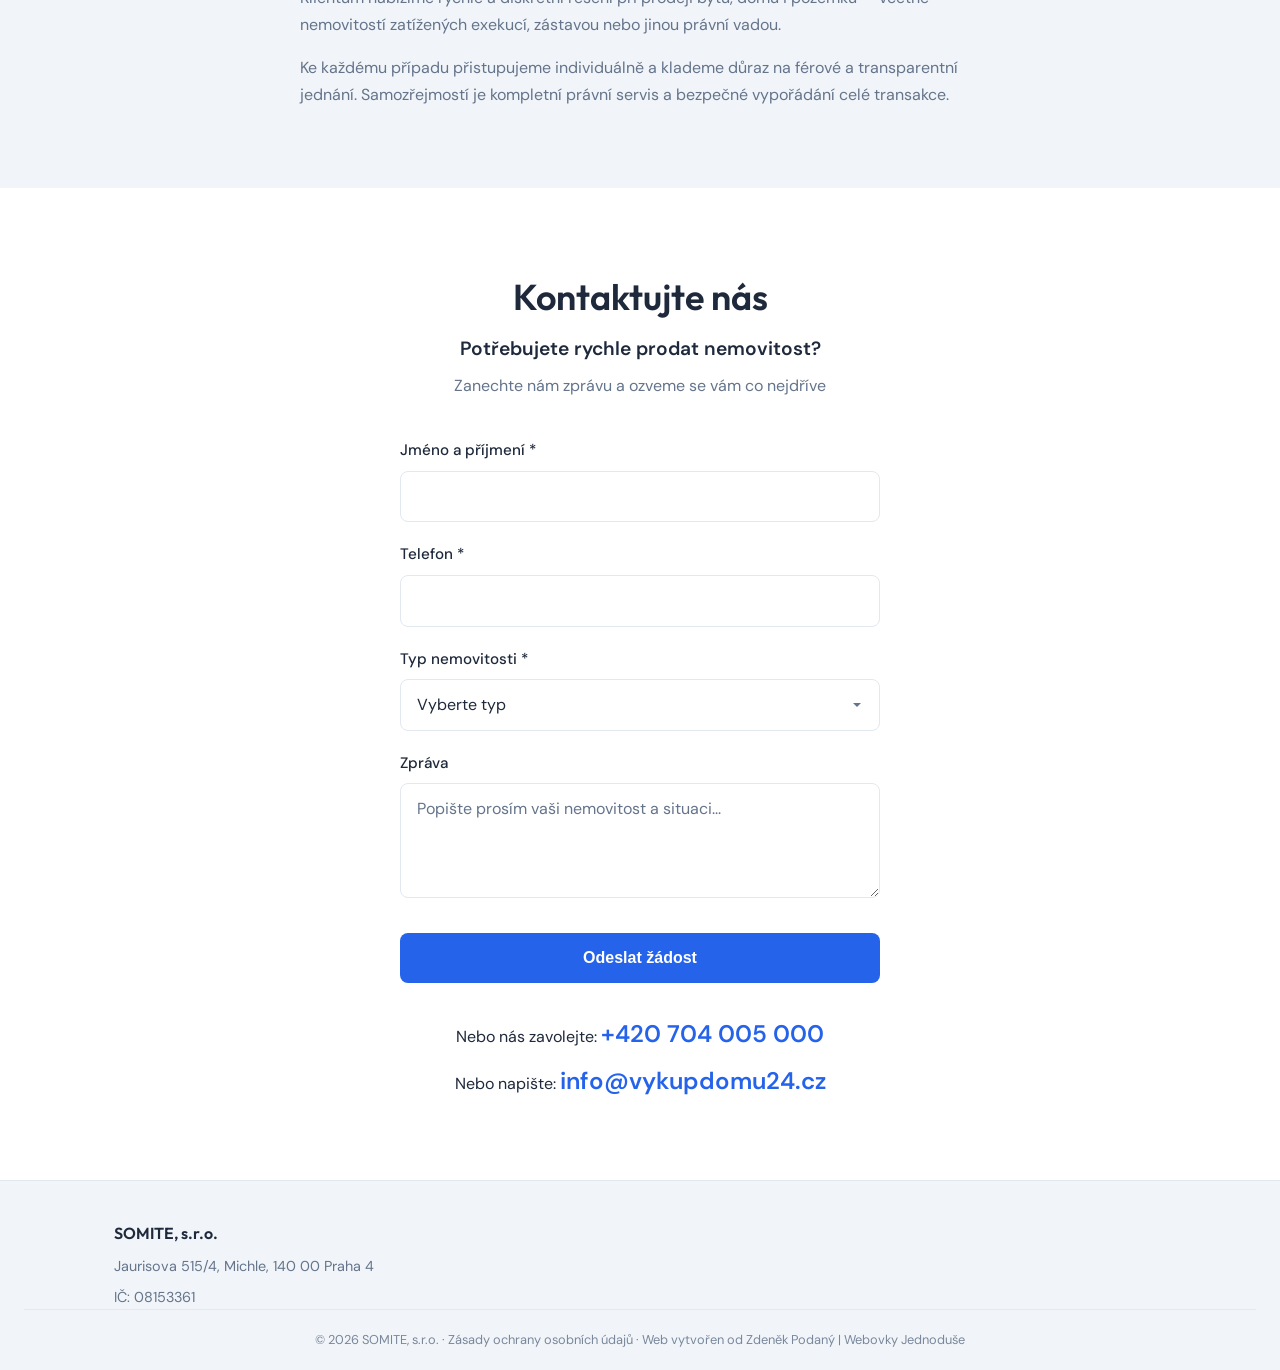
==== commit 801f3ec9: "add ga4" ====
--- a/index.html
+++ b/index.html
@@ -3,6 +3,15 @@
 <head>
     <meta charset="UTF-8">
     <meta name="viewport" content="width=device-width, initial-scale=1.0">
+    <!-- Google tag (gtag.js) -->
+    <script async src="https://www.googletagmanager.com/gtag/js?id=G-JQGGBW0WTH"></script>
+    <script>
+      window.dataLayer = window.dataLayer || [];
+      function gtag(){dataLayer.push(arguments);}
+      gtag('js', new Date());
+
+      gtag('config', 'G-JQGGBW0WTH');
+    </script>
     <title>Rychlý výkup nemovitostí | Výkup domů 24</title>
     <meta name="description" content="Rychlý výkup nemovitostí včetně bytů, domů a pozemků. Pomůžeme i s exekucí, zástavou nebo právní vadou. Bez zbytečného čekání. Zavolejte nebo napište — nezávazná nabídka obvykle tentýž den.">
     <meta property="og:type" content="website">
@@ -338,7 +347,7 @@
                 <p class="footer-id">IČ: <a href="https://ares.gov.cz/ekonomicke-subjekty/res/08153361" target="_blank" rel="noopener noreferrer" title="Ověřit v registru ARES">08153361</a></p>
             </div>
         </div>
-        <p class="footer-bottom">© 2026 SOMITE, s.r.o. · <a href="https://zdenekpodany.cz" target="_blank" rel="noopener noreferrer">Web vytvořen od Zdeněk Podaný | Webovky Jednoduše</a></p>
+        <p class="footer-bottom">© 2026 SOMITE, s.r.o. · <a href="soukromi.html">Zásady ochrany osobních údajů</a> · <a href="https://zdenekpodany.cz" target="_blank" rel="noopener noreferrer">Web vytvořen od Zdeněk Podaný | Webovky Jednoduše</a></p>
     </footer>
 
     <script src="script.js"></script>
--- a/styles.css
+++ b/styles.css
@@ -1756,6 +1756,53 @@
     margin-bottom: 0;
 }
 
+.privacy-content {
+    font-size: 1rem;
+    line-height: 1.7;
+}
+
+.privacy-content h2 {
+    font-family: var(--font-display);
+    font-size: 1.25rem;
+    font-weight: 600;
+    color: var(--color-text);
+    margin-top: 2rem;
+    margin-bottom: 0.75rem;
+}
+
+.privacy-content h2:first-child {
+    margin-top: 0;
+}
+
+.privacy-content p {
+    color: var(--color-text-muted);
+    margin-bottom: 1rem;
+}
+
+.privacy-content ul {
+    margin: 0.5rem 0 1rem 1.25rem;
+    color: var(--color-text-muted);
+}
+
+.privacy-content li {
+    margin-bottom: 0.35rem;
+}
+
+.privacy-content a {
+    color: var(--color-accent);
+    text-decoration: none;
+}
+
+.privacy-content a:hover {
+    text-decoration: underline;
+}
+
+.privacy-hr {
+    border: none;
+    border-top: 1px solid var(--color-border);
+    margin: 2rem 0;
+}
+
 .invest-intro {
     font-size: 1.1rem;
     line-height: 1.8;
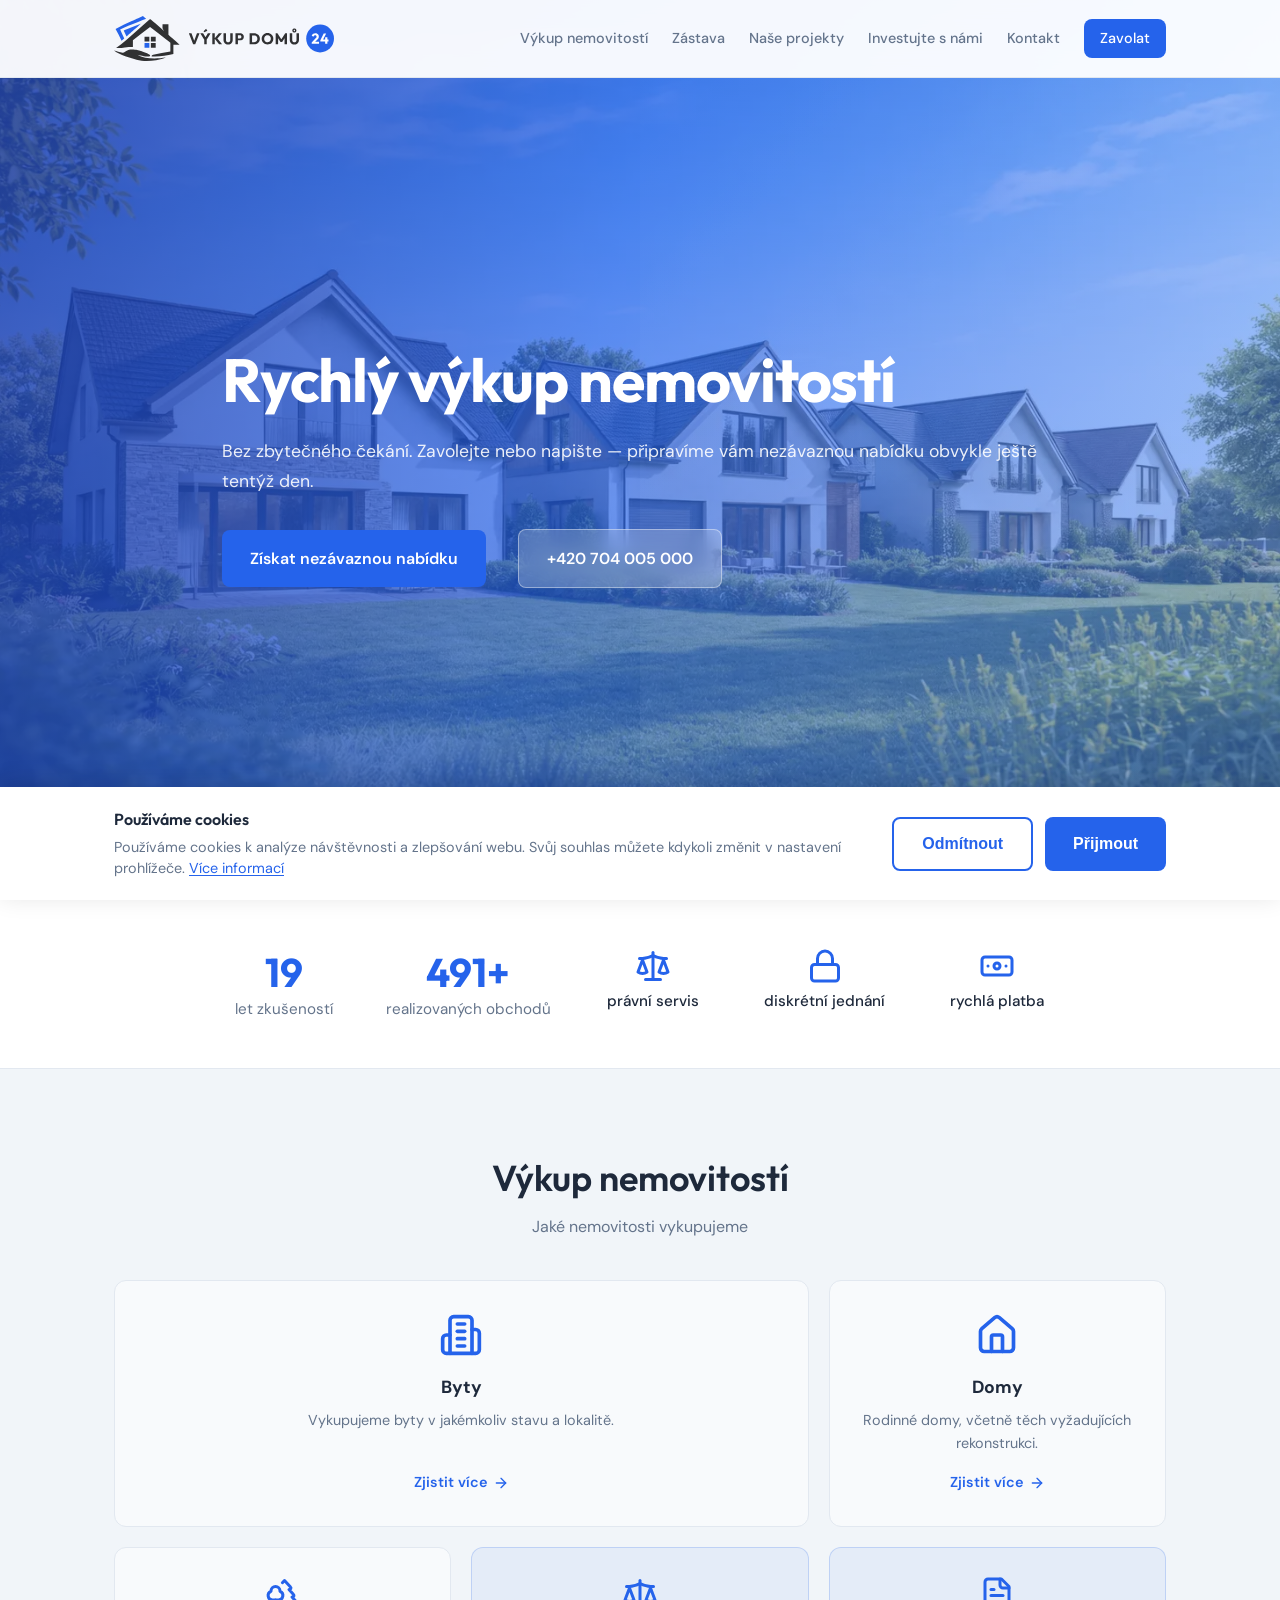
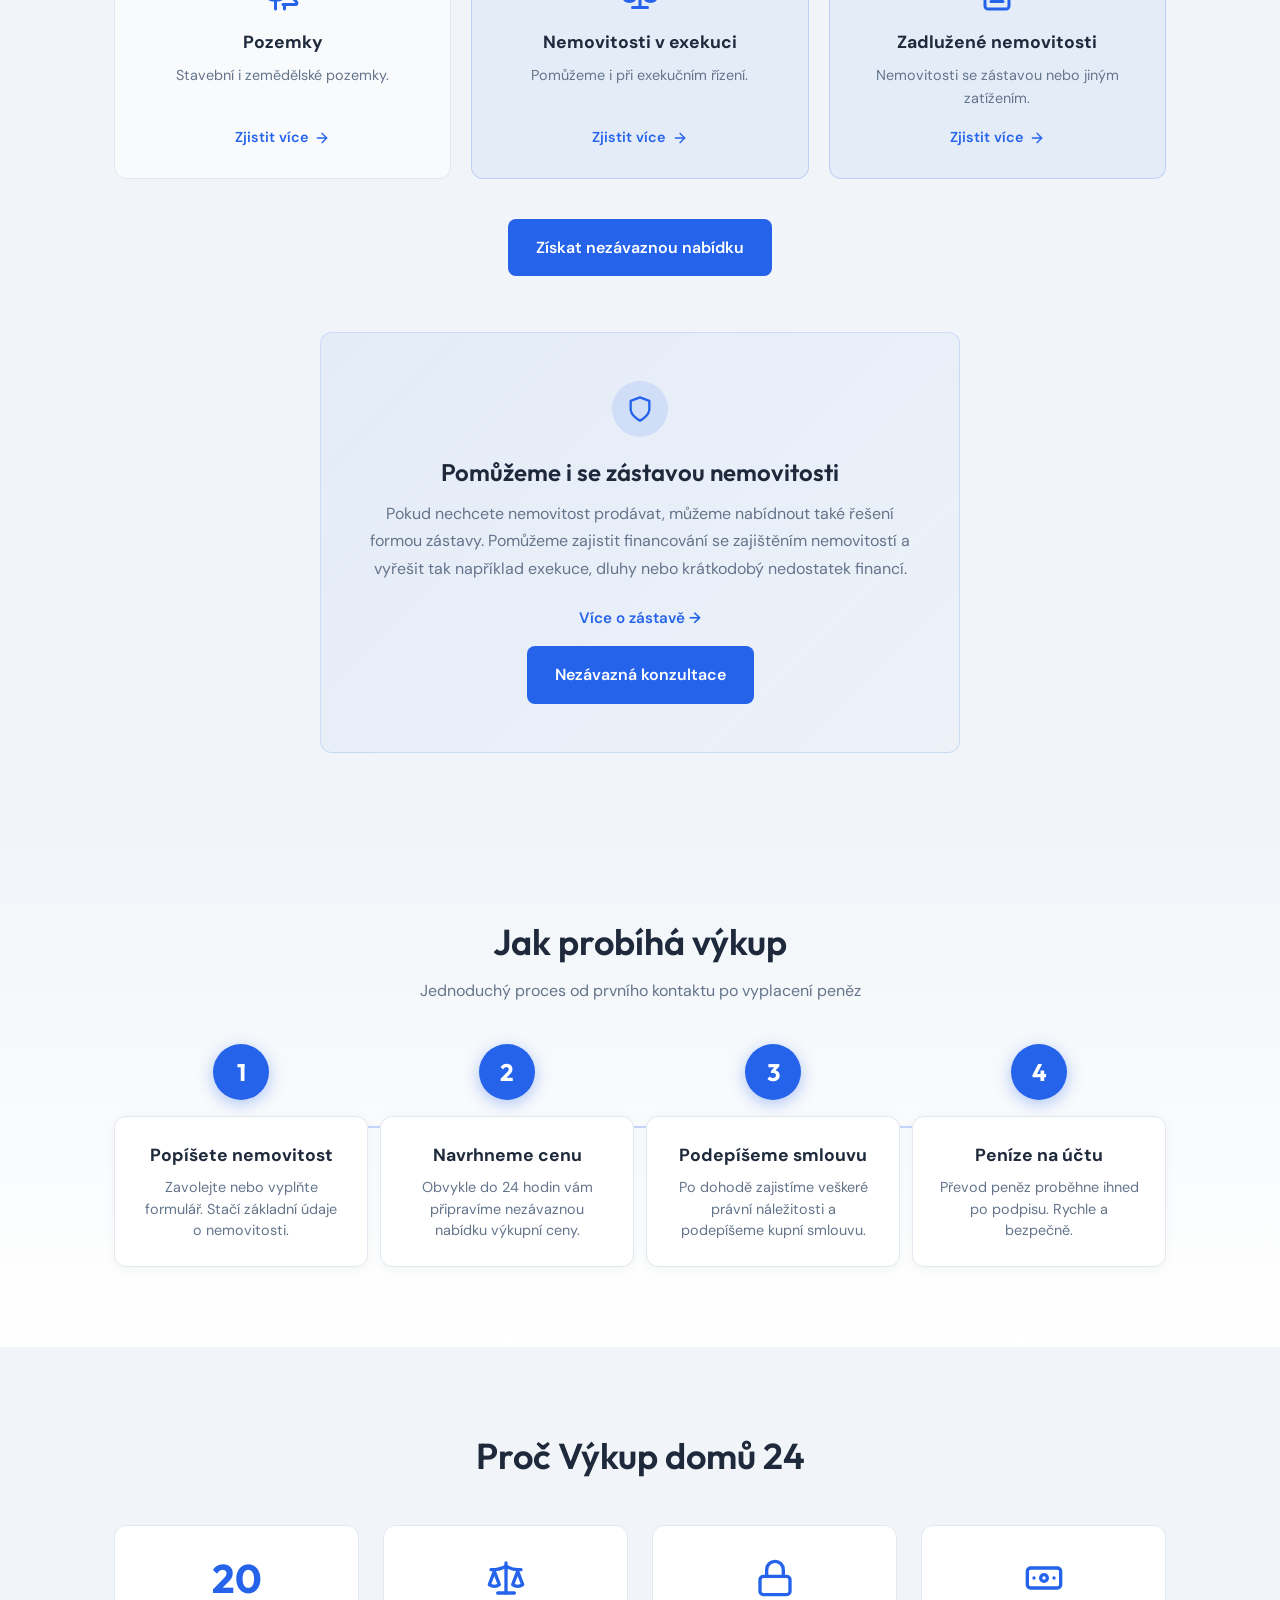
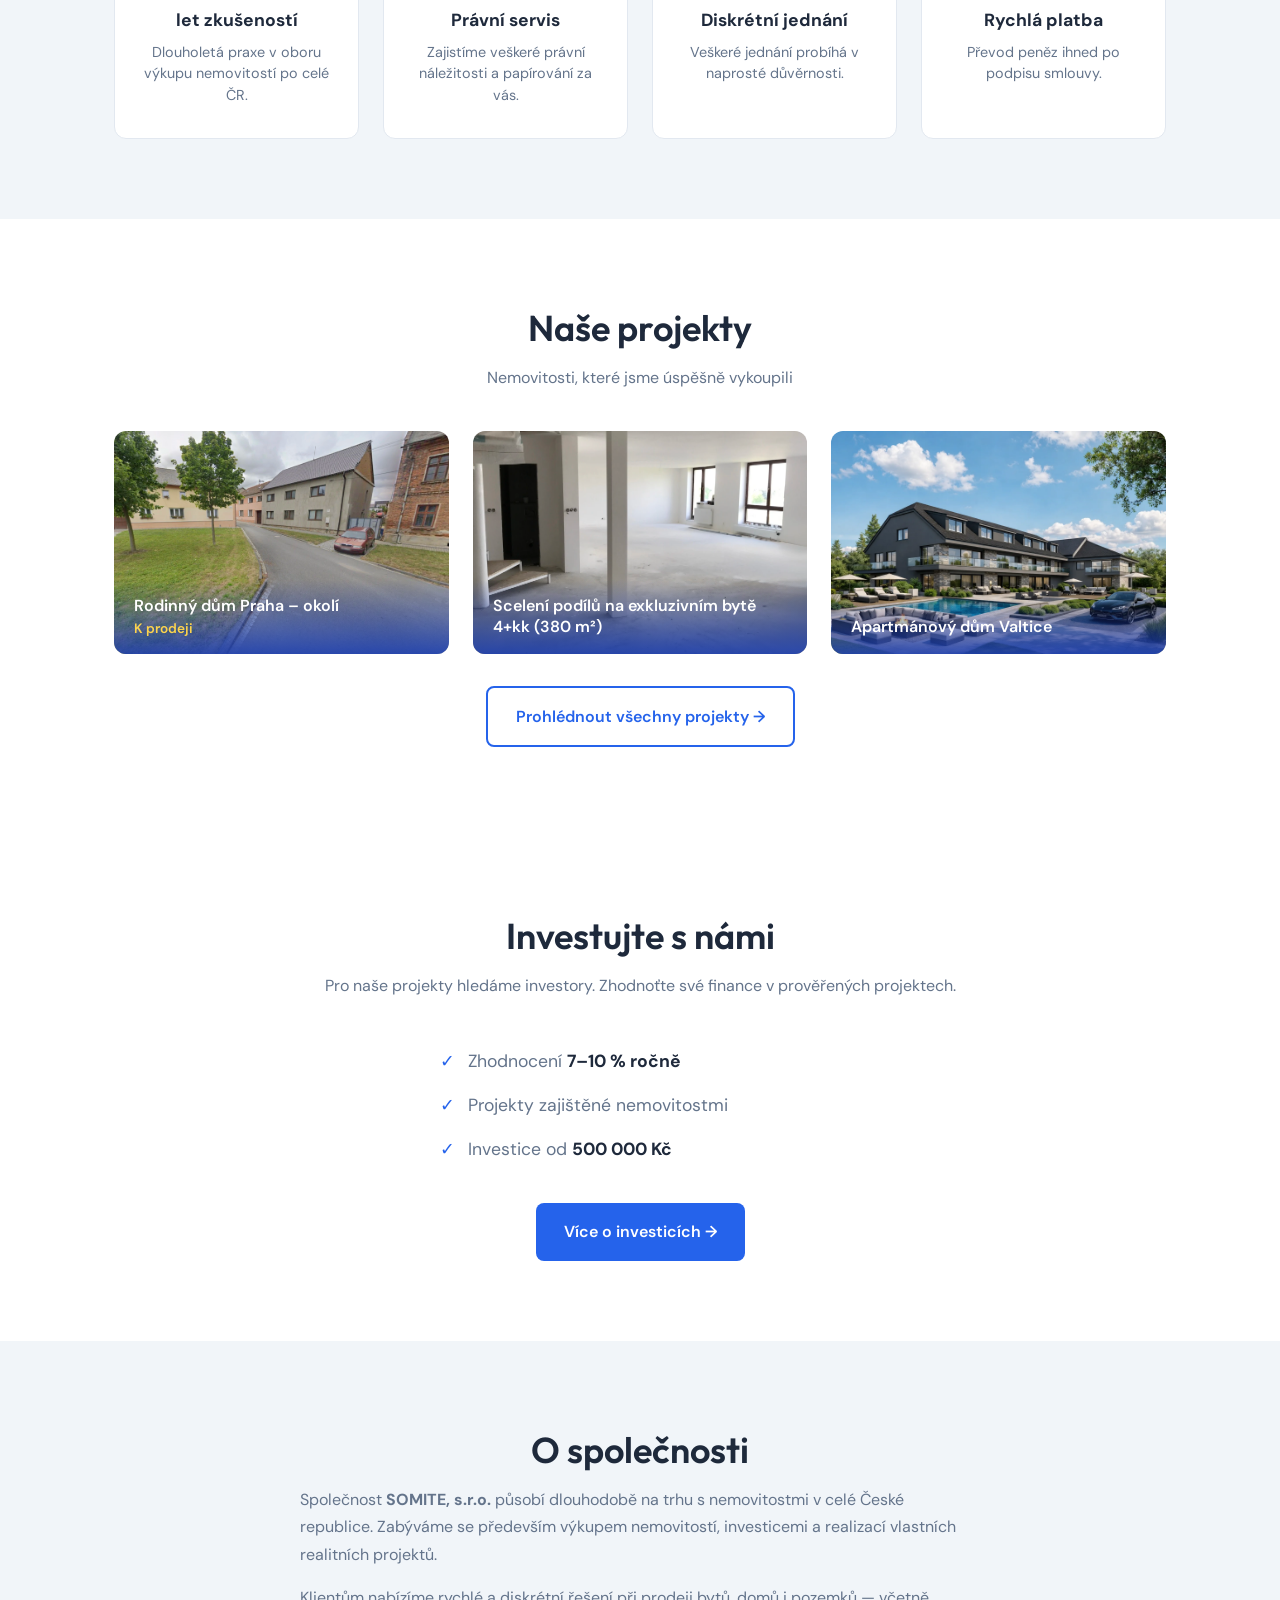
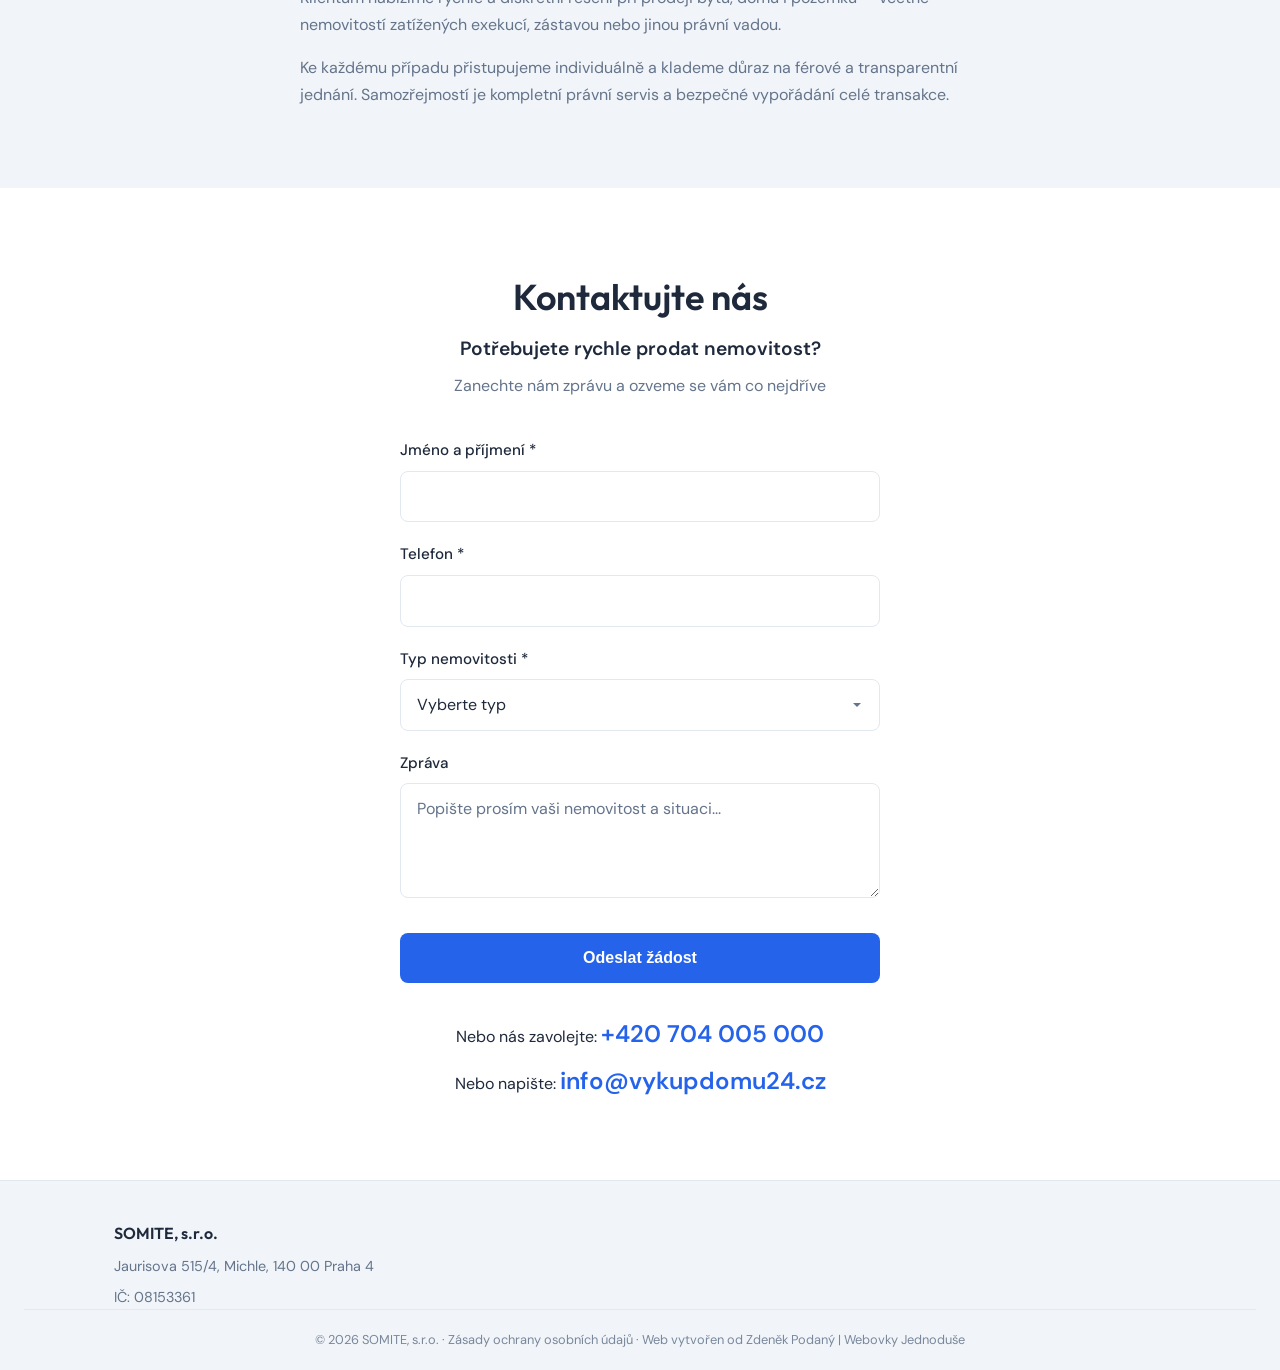
==== commit ac6910f6: "add cookie consent and seo" ====
--- a/index.html
+++ b/index.html
@@ -8,8 +8,8 @@
     <script>
       window.dataLayer = window.dataLayer || [];
       function gtag(){dataLayer.push(arguments);}
+      gtag('consent', 'default', { 'analytics_storage': 'denied' });
       gtag('js', new Date());
-
       gtag('config', 'G-JQGGBW0WTH');
     </script>
     <title>Rychlý výkup nemovitostí | Výkup domů 24</title>
@@ -19,8 +19,10 @@
     <meta property="og:description" content="Rychlý výkup nemovitostí včetně bytů, domů a pozemků. Pomůžeme i s exekucí, zástavou nebo právní vadou. Bez zbytečného čekání.">
     <meta property="og:image" content="https://vykupdomu24.cz/img/og-img-homepage.jpg">
     <meta property="og:url" content="https://vykupdomu24.cz/">
+    <meta property="og:site_name" content="Výkup domů 24">
     <meta property="og:locale" content="cs_CZ">
     <link rel="canonical" href="https://vykupdomu24.cz/">
+    <link rel="sitemap" type="application/xml" title="Sitemap" href="https://vykupdomu24.cz/sitemap.xml">
     <meta name="robots" content="index, follow">
     <meta name="theme-color" content="#2563eb">
     <meta name="twitter:card" content="summary_large_image">
@@ -350,6 +352,19 @@
         <p class="footer-bottom">© 2026 SOMITE, s.r.o. · <a href="soukromi.html">Zásady ochrany osobních údajů</a> · <a href="https://zdenekpodany.cz" target="_blank" rel="noopener noreferrer">Web vytvořen od Zdeněk Podaný | Webovky Jednoduše</a></p>
     </footer>
 
+    <div id="cookieBar" class="cookie-bar" role="dialog" aria-labelledby="cookieBarTitle" aria-describedby="cookieBarDesc" aria-live="polite">
+        <div class="cookie-bar-inner container">
+            <div class="cookie-bar-content">
+                <h2 id="cookieBarTitle" class="cookie-bar-title">Používáme cookies</h2>
+                <p id="cookieBarDesc" class="cookie-bar-text">Používáme cookies k analýze návštěvnosti a zlepšování webu. Svůj souhlas můžete kdykoli změnit v nastavení prohlížeče. <a href="soukromi.html">Více informací</a></p>
+            </div>
+            <div class="cookie-bar-actions">
+                <button type="button" class="btn btn-outline cookie-bar-btn" data-action="reject" aria-label="Odmítnout cookies">Odmítnout</button>
+                <button type="button" class="btn btn-primary cookie-bar-btn" data-action="accept" aria-label="Přijmout cookies">Přijmout</button>
+            </div>
+        </div>
+    </div>
+
     <script src="script.js"></script>
 </body>
 </html>
--- a/styles.css
+++ b/styles.css
@@ -1999,3 +1999,88 @@
         font-size: 0.85rem;
     }
 }
+
+/* Cookie bar */
+.cookie-bar {
+    position: fixed;
+    bottom: 0;
+    left: 0;
+    right: 0;
+    z-index: 200;
+    background: var(--color-bg);
+    box-shadow: 0 -4px 24px rgba(0, 0, 0, 0.12);
+    padding: 1.25rem 0;
+    transform: translateY(0);
+    transition: transform 0.4s cubic-bezier(0.4, 0, 0.2, 1), opacity 0.4s ease;
+}
+
+.cookie-bar.cookie-bar--hidden {
+    transform: translateY(100%);
+    opacity: 0;
+    pointer-events: none;
+}
+
+.cookie-bar-inner {
+    display: flex;
+    flex-wrap: wrap;
+    align-items: center;
+    justify-content: space-between;
+    gap: 1.25rem;
+}
+
+.cookie-bar-content {
+    flex: 1;
+    min-width: 0;
+}
+
+.cookie-bar-title {
+    font-family: var(--font-display);
+    font-size: 1rem;
+    font-weight: 600;
+    color: var(--color-text);
+    margin: 0 0 0.25rem 0;
+}
+
+.cookie-bar-text {
+    font-size: 0.9rem;
+    color: var(--color-text-muted);
+    line-height: 1.5;
+    margin: 0;
+}
+
+.cookie-bar-text a {
+    color: var(--color-accent);
+    text-decoration: underline;
+    text-underline-offset: 2px;
+}
+
+.cookie-bar-text a:hover {
+    color: var(--color-accent-hover);
+}
+
+.cookie-bar-actions {
+    display: flex;
+    flex-wrap: wrap;
+    gap: 0.75rem;
+    flex-shrink: 0;
+}
+
+.cookie-bar-btn {
+    white-space: nowrap;
+}
+
+@media (max-width: 640px) {
+    .cookie-bar {
+        padding: 1rem 0;
+    }
+
+    .cookie-bar-inner {
+        flex-direction: column;
+        align-items: stretch;
+        text-align: center;
+    }
+
+    .cookie-bar-actions {
+        justify-content: center;
+    }
+}
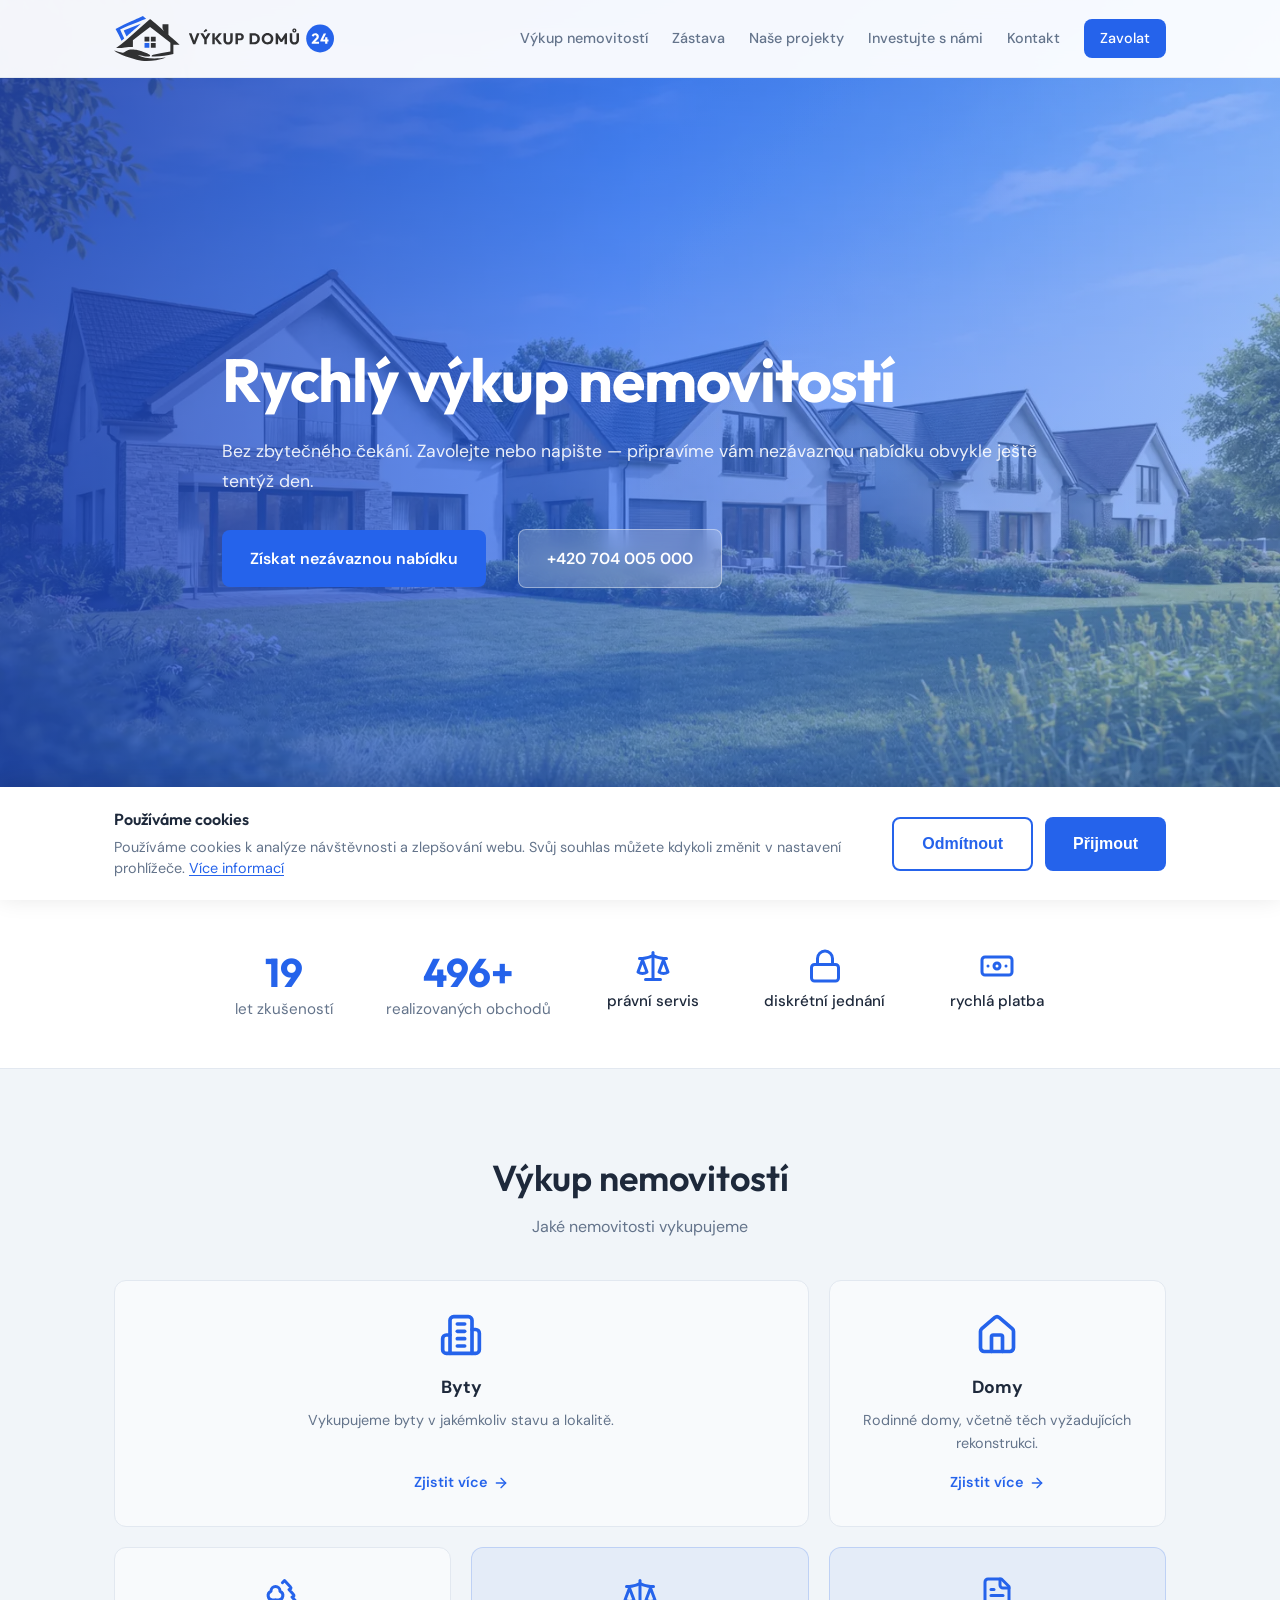
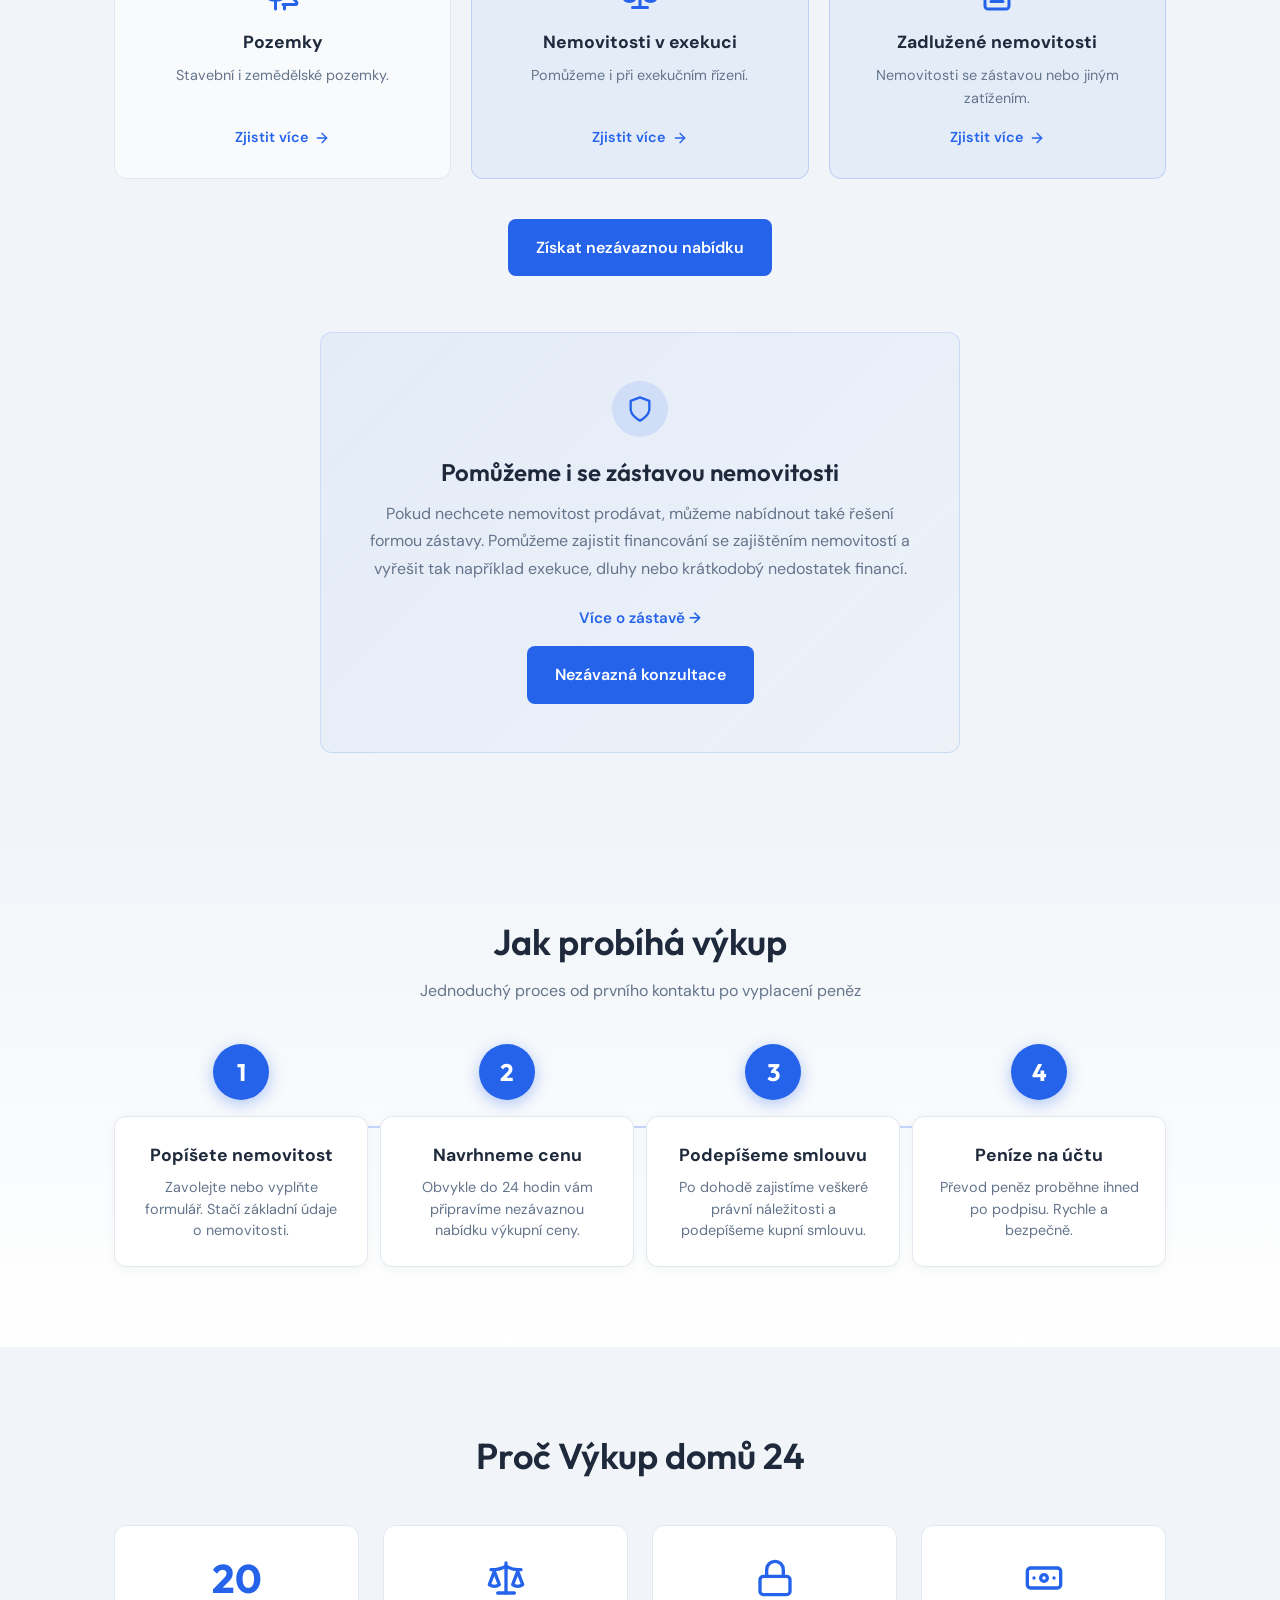
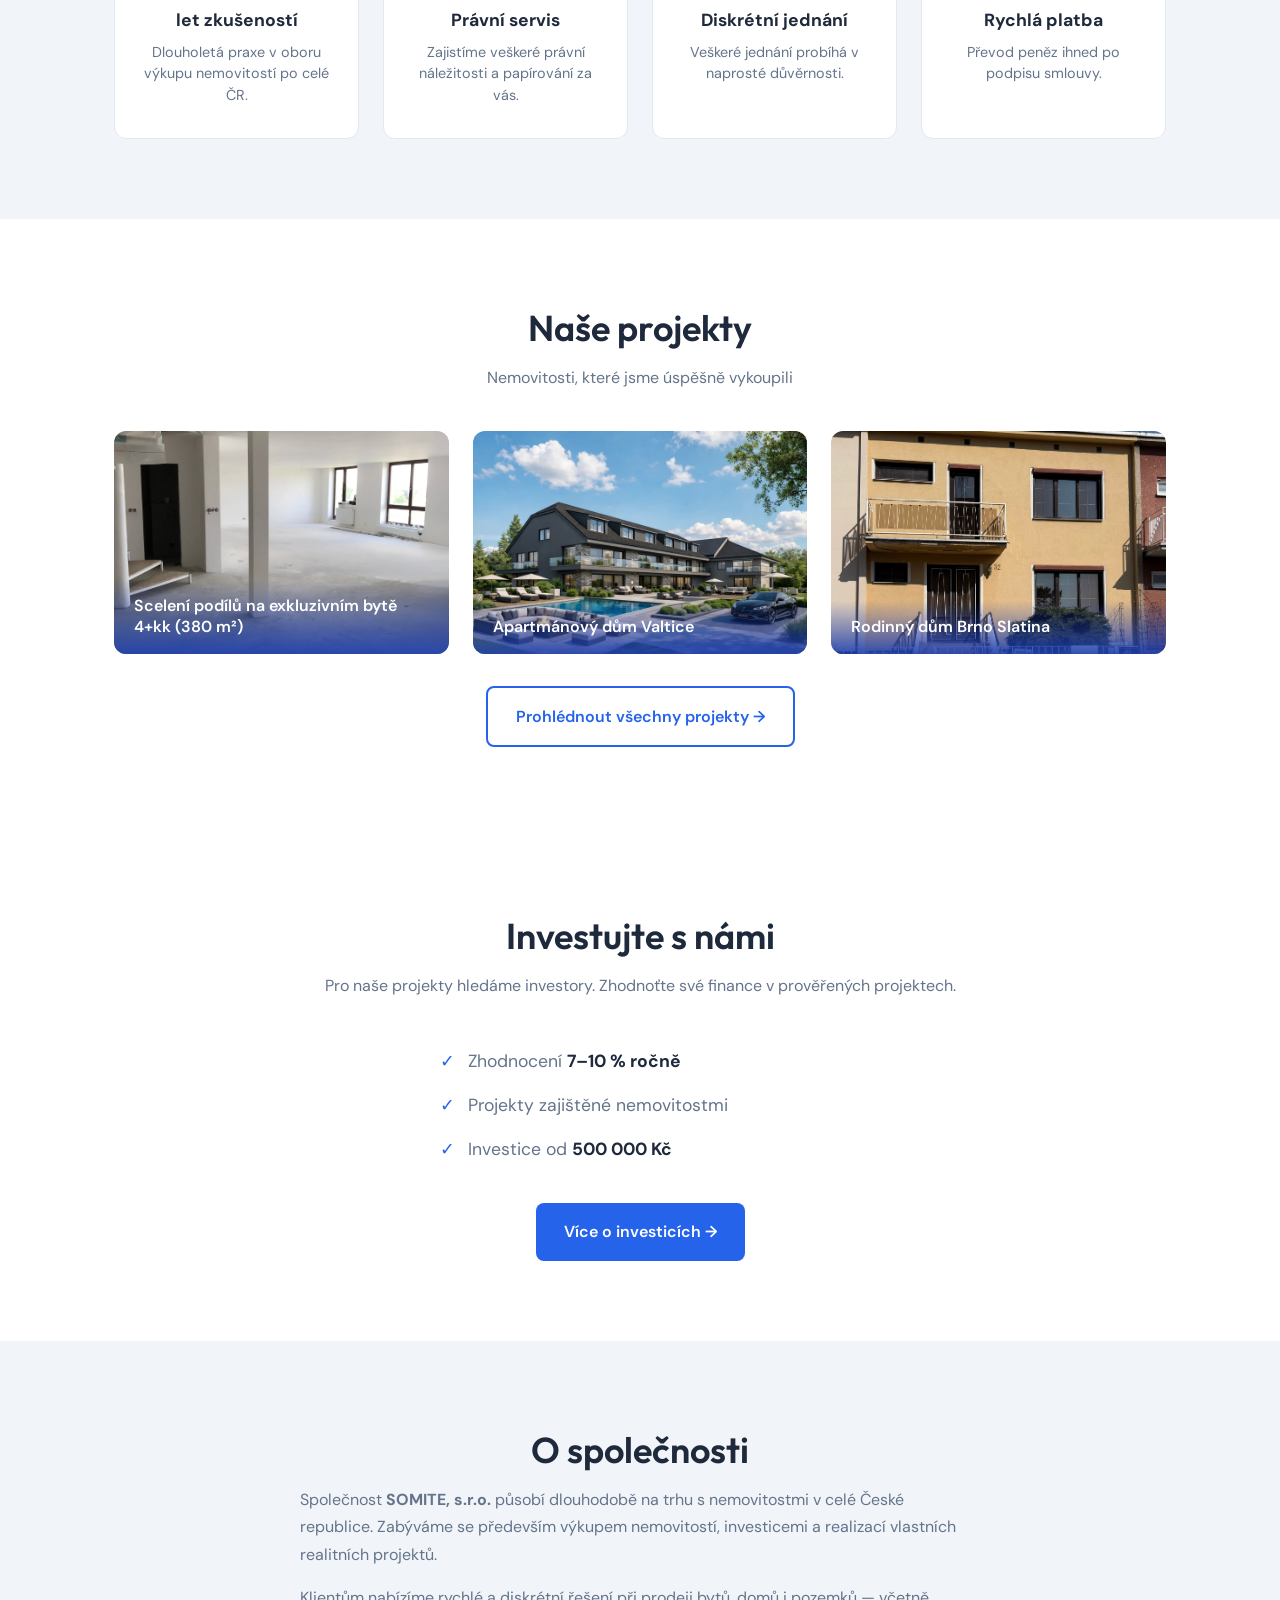
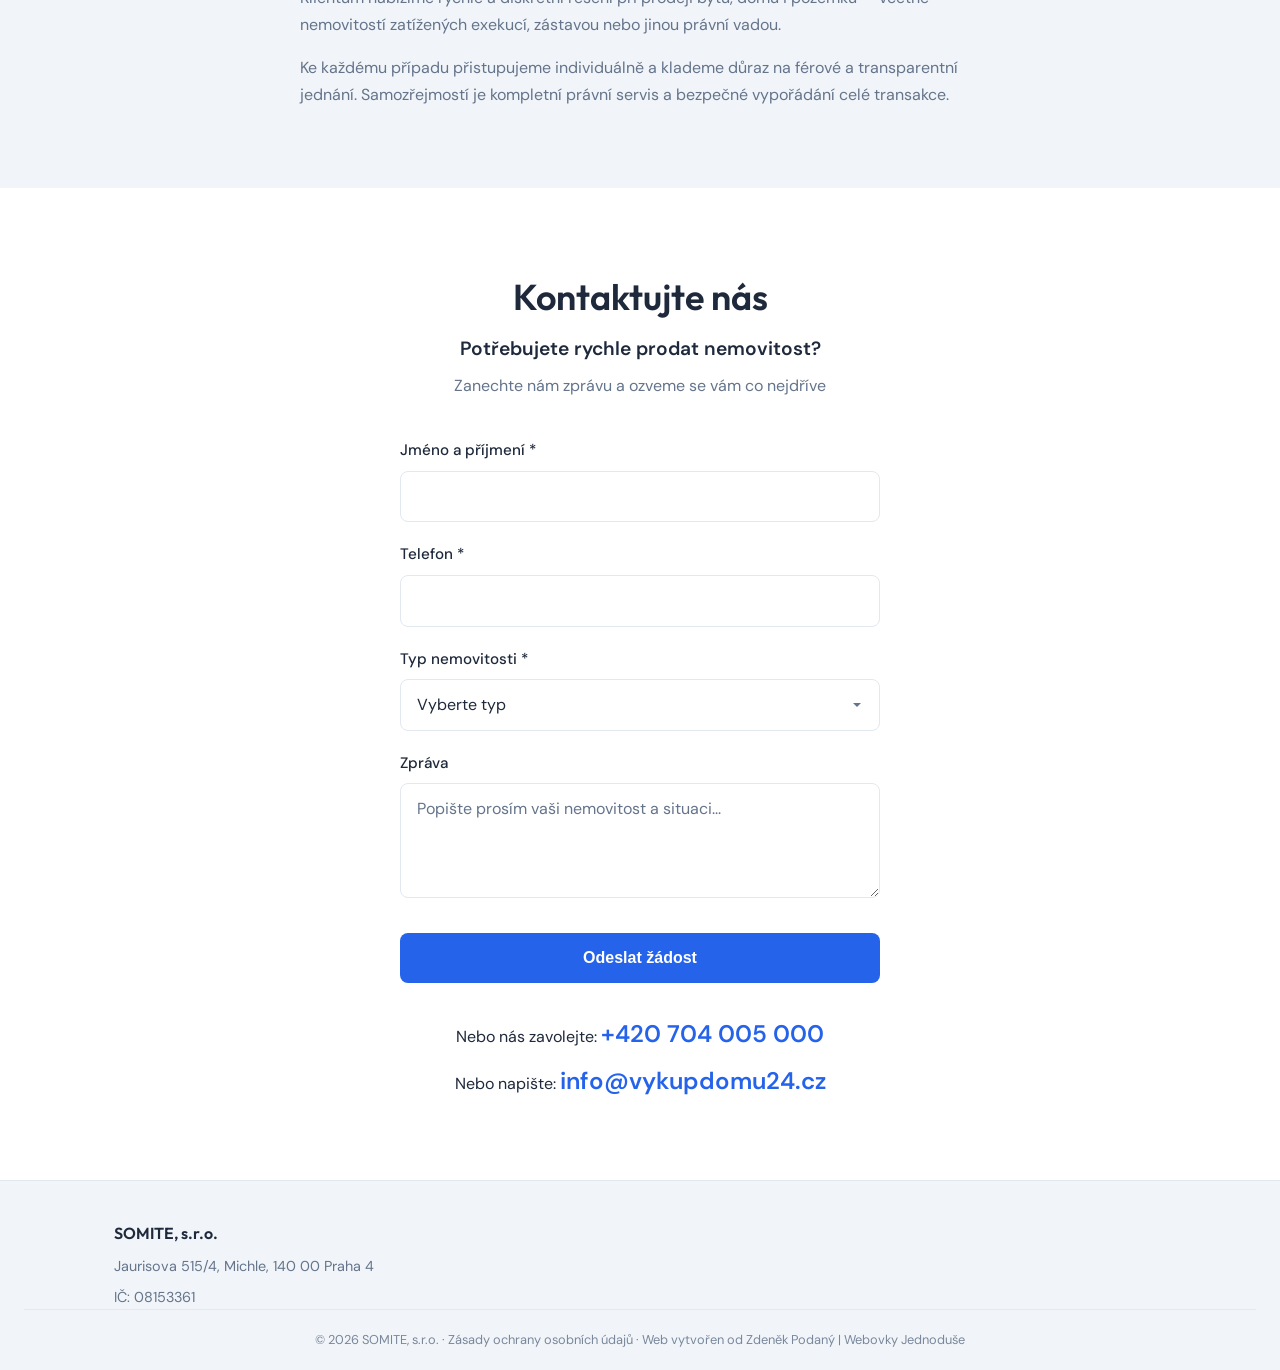
==== commit 2037b167: "hide offers" ====
--- a/index.html
+++ b/index.html
@@ -248,10 +248,6 @@
                 <h2 class="section-title">Naše projekty</h2>
                 <p class="section-subtitle">Nemovitosti, které jsme úspěšně vykoupili</p>
                 <div class="projects-grid">
-                    <a href="projekty.html#projekt-k-prodeji" class="project-card project-card--sale">
-                        <img src="img/projects/project1.webp" alt="Rodinný dům Praha – okolí, k prodeji" class="project-image">
-                        <span class="project-card-title">Rodinný dům Praha – okolí <em>K prodeji</em></span>
-                    </a>
                     <a href="projekty.html#projekt6" class="project-card">
                         <img src="img/projects/project6A.webp" alt="Scelení podílů na exkluzivním bytě 4+kk" class="project-image">
                         <span class="project-card-title">Scelení podílů na exkluzivním bytě 4+kk (380 m²)</span>
@@ -259,6 +255,10 @@
                     <a href="projekty.html#projekt5" class="project-card">
                         <img src="img/projects/project5A.webp" alt="Apartmánový dům Valtice" class="project-image">
                         <span class="project-card-title">Apartmánový dům Valtice</span>
+                    </a>
+                    <a href="projekty.html#projekt4" class="project-card">
+                        <img src="img/projects/project4A.webp" alt="Rodinný dům Brno Slatina" class="project-image">
+                        <span class="project-card-title">Rodinný dům Brno Slatina</span>
                     </a>
                 </div>
                 <div class="projects-cta">
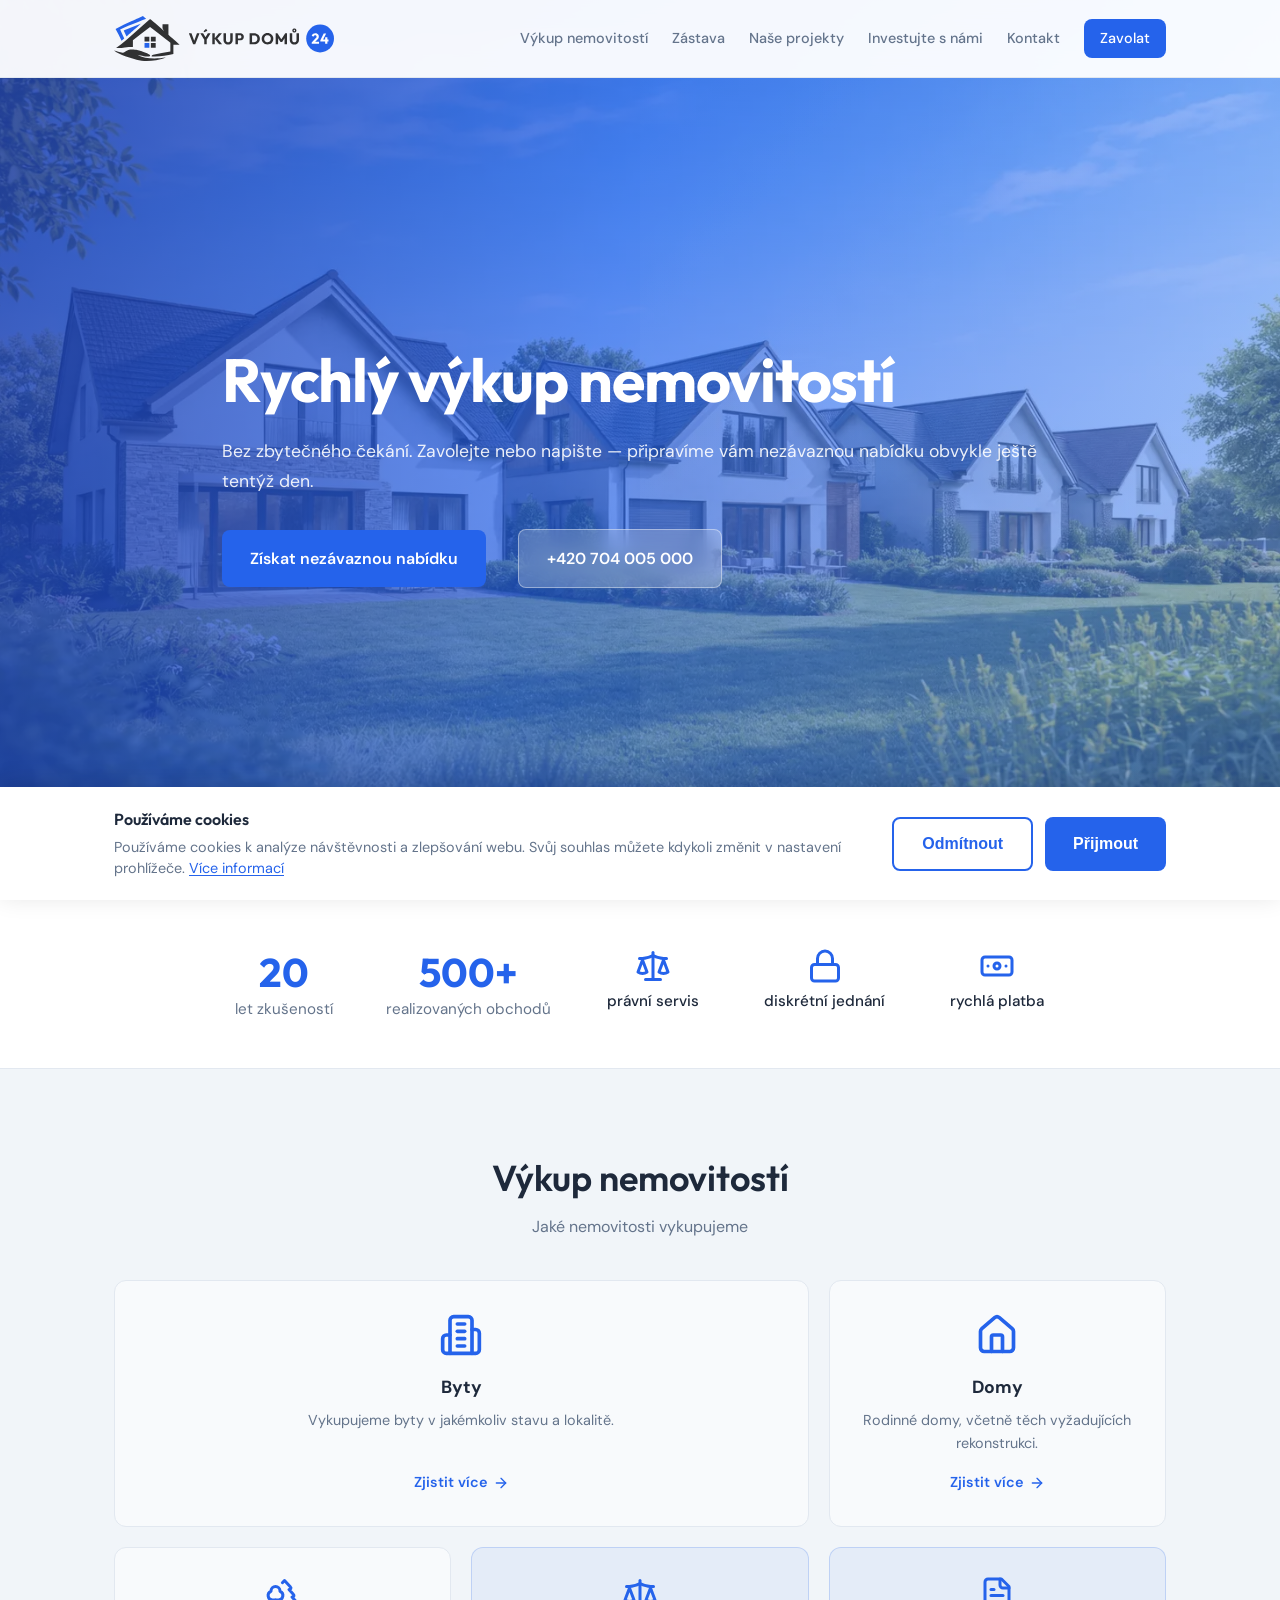
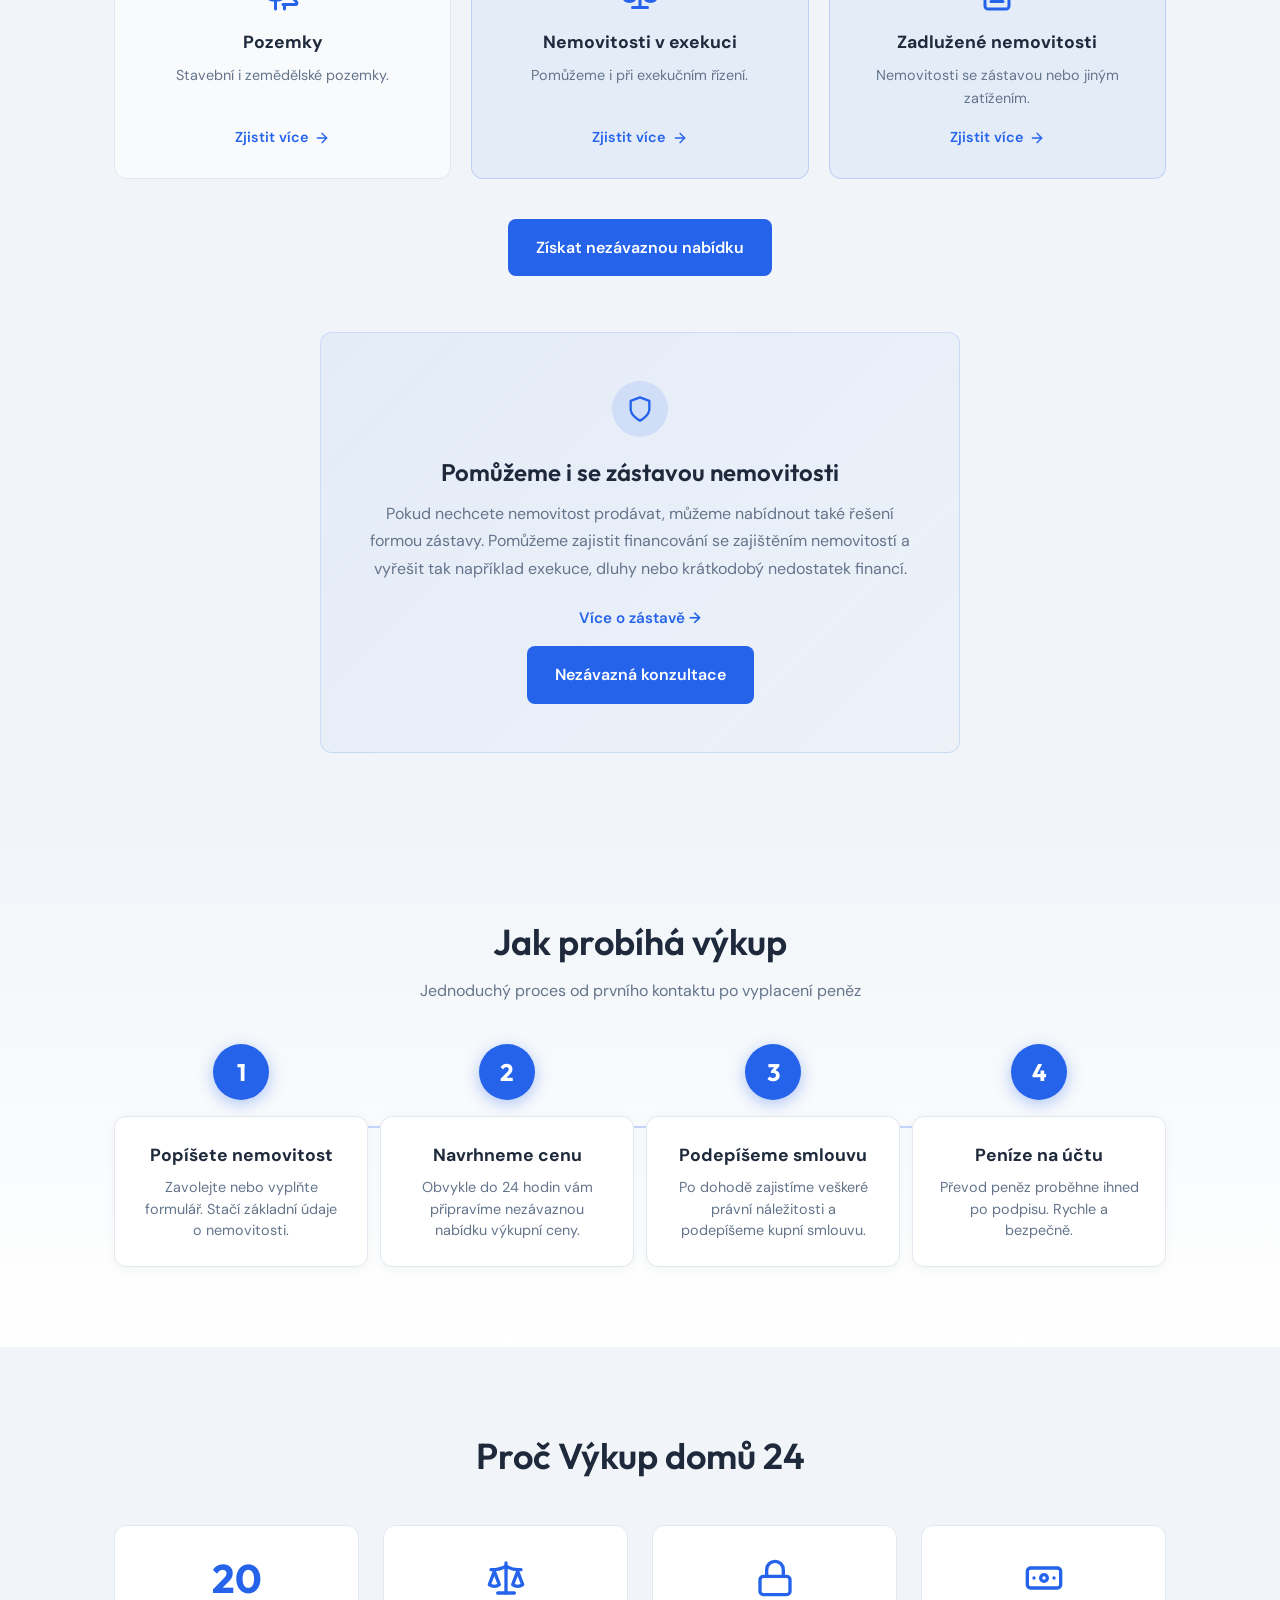
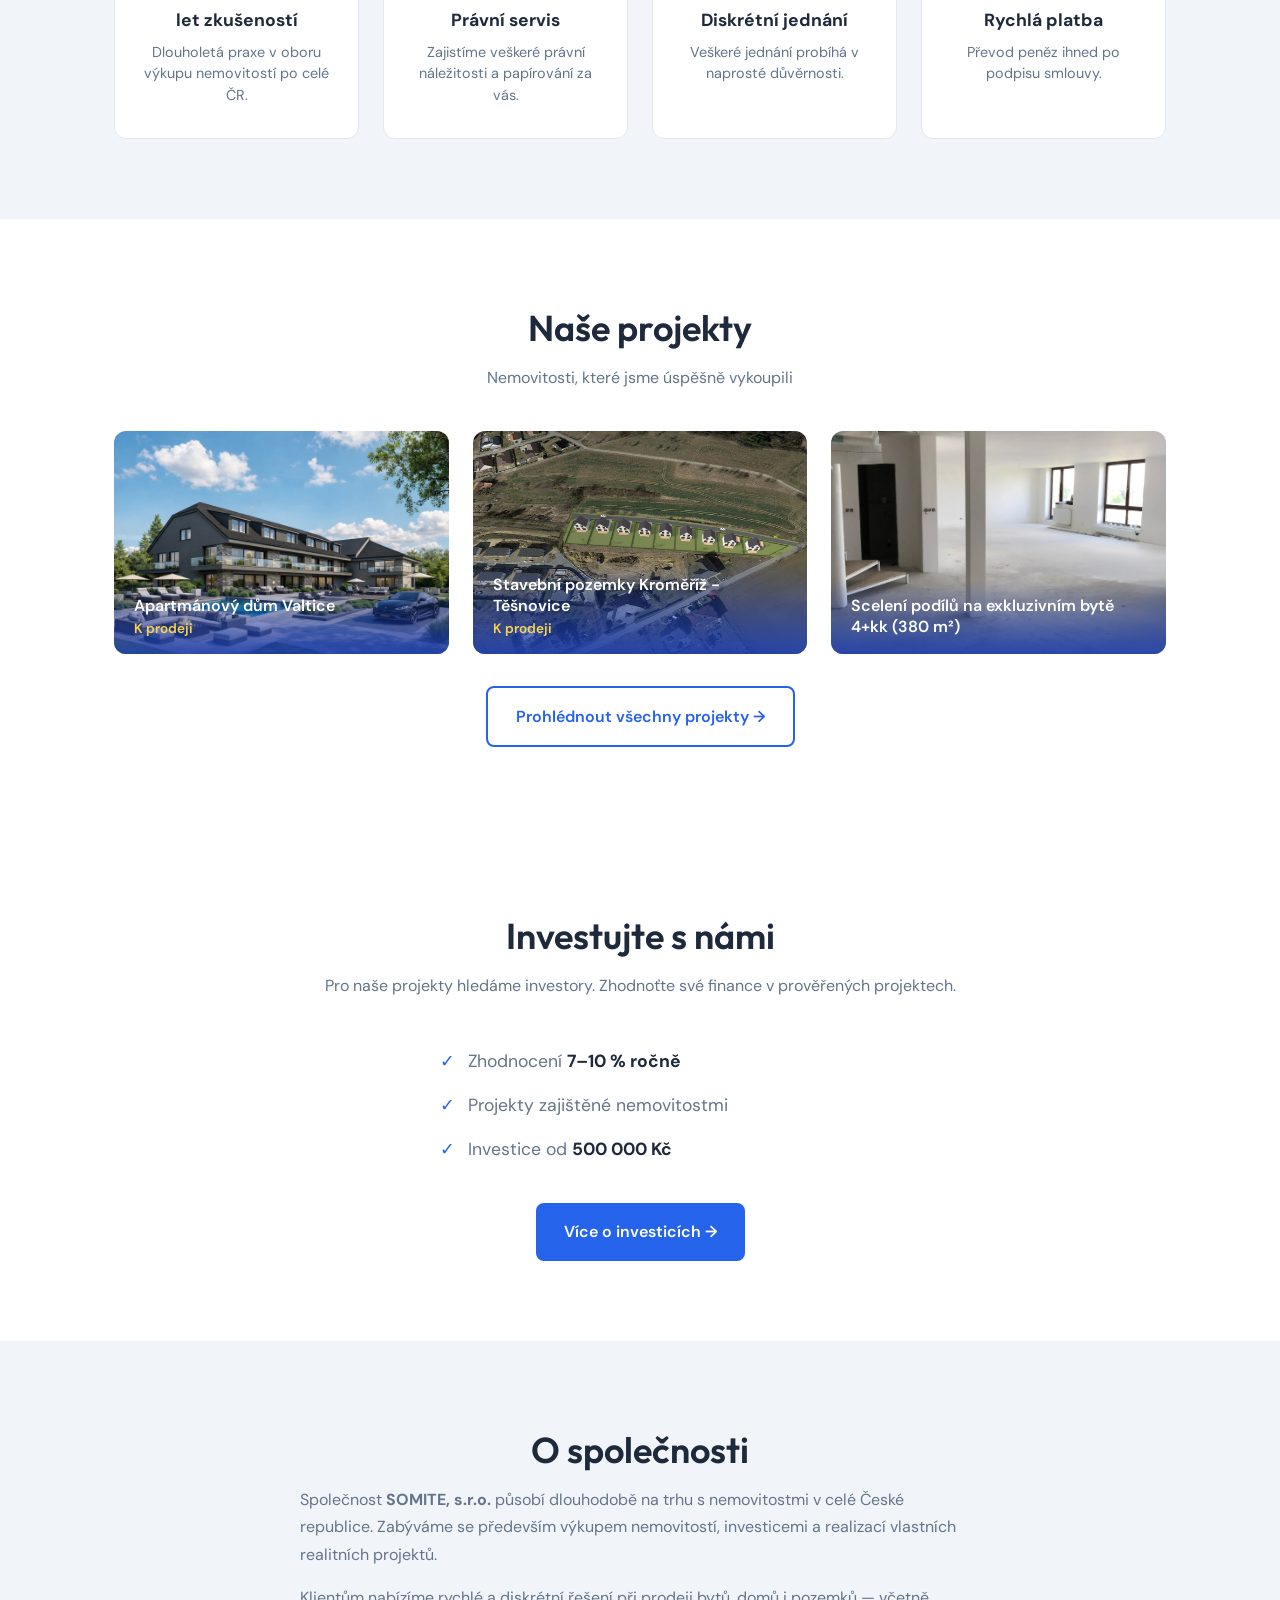
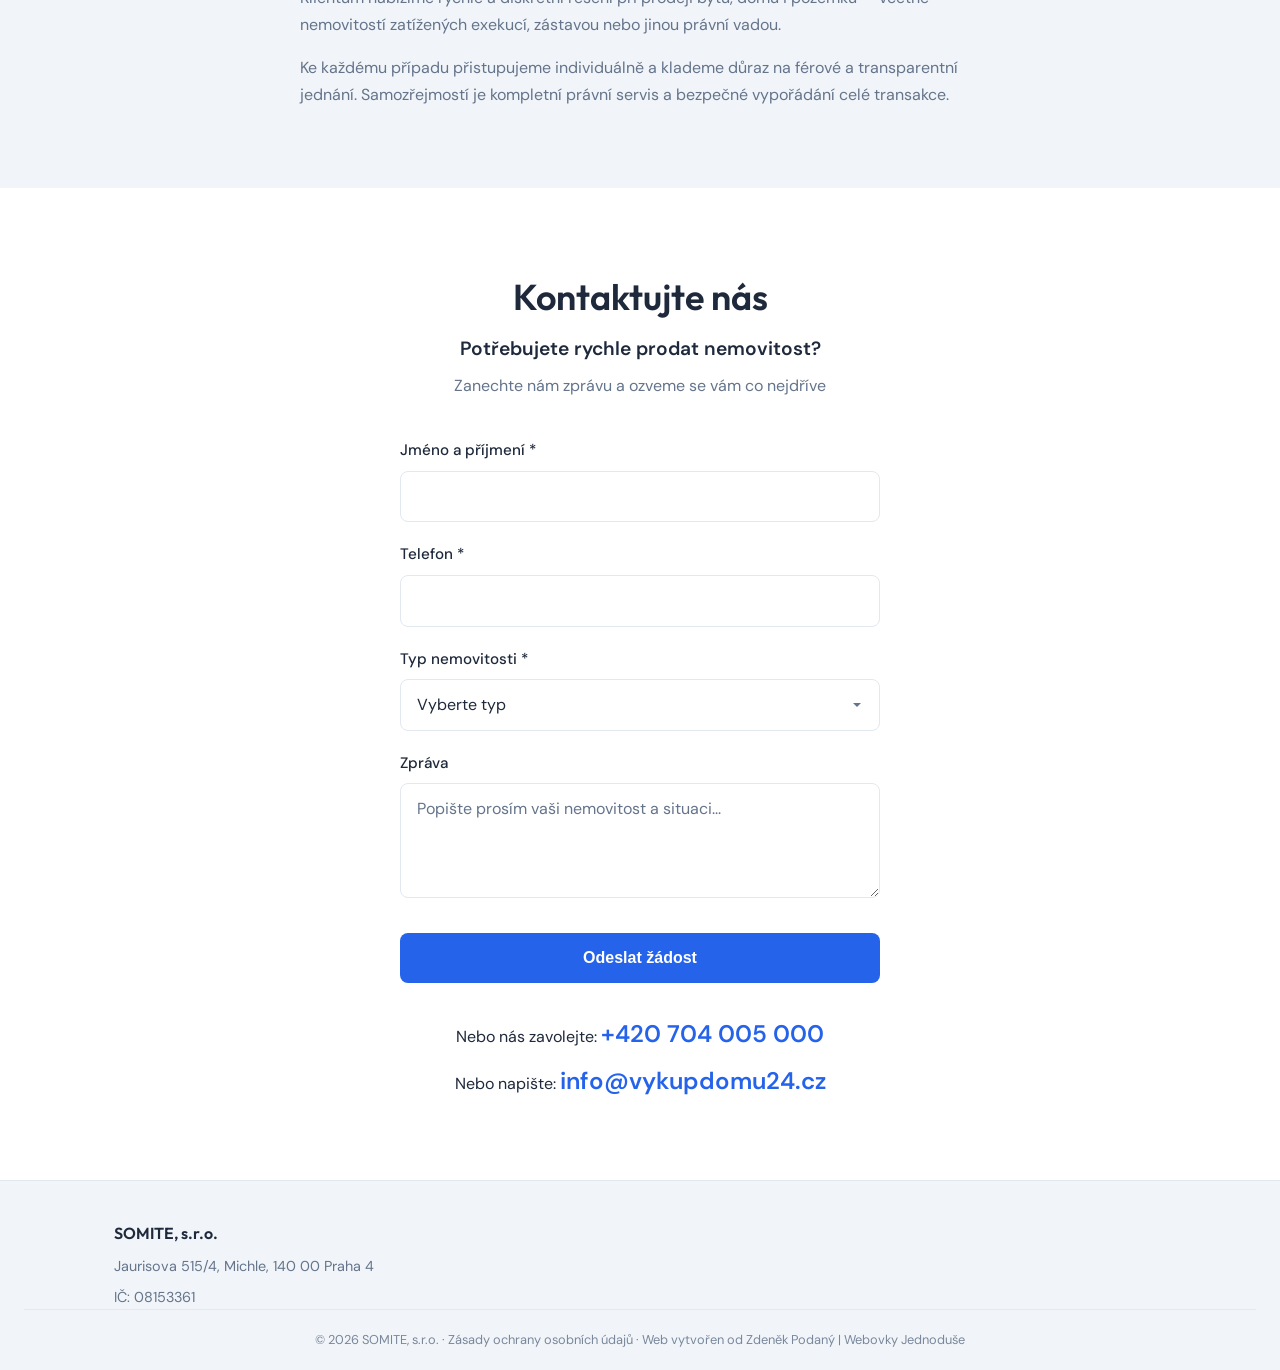
==== commit 42a51a85: "add offers" ====
--- a/index.html
+++ b/index.html
@@ -248,17 +248,17 @@
                 <h2 class="section-title">Naše projekty</h2>
                 <p class="section-subtitle">Nemovitosti, které jsme úspěšně vykoupili</p>
                 <div class="projects-grid">
+                    <a href="projekty.html#projekt5" class="project-card project-card--sale">
+                        <img src="img/projects/project5A.webp" alt="Apartmánový dům Valtice, k prodeji" class="project-image">
+                        <span class="project-card-title">Apartmánový dům Valtice <em>K prodeji</em></span>
+                    </a>
+                    <a href="projekty.html#projekt3" class="project-card project-card--sale">
+                        <img src="img/projects/project3A.webp" alt="Stavební pozemky Kroměříž - Těšnovice, k prodeji" class="project-image">
+                        <span class="project-card-title">Stavební pozemky Kroměříž - Těšnovice <em>K prodeji</em></span>
+                    </a>
                     <a href="projekty.html#projekt6" class="project-card">
                         <img src="img/projects/project6A.webp" alt="Scelení podílů na exkluzivním bytě 4+kk" class="project-image">
                         <span class="project-card-title">Scelení podílů na exkluzivním bytě 4+kk (380 m²)</span>
-                    </a>
-                    <a href="projekty.html#projekt5" class="project-card">
-                        <img src="img/projects/project5A.webp" alt="Apartmánový dům Valtice" class="project-image">
-                        <span class="project-card-title">Apartmánový dům Valtice</span>
-                    </a>
-                    <a href="projekty.html#projekt4" class="project-card">
-                        <img src="img/projects/project4A.webp" alt="Rodinný dům Brno Slatina" class="project-image">
-                        <span class="project-card-title">Rodinný dům Brno Slatina</span>
                     </a>
                 </div>
                 <div class="projects-cta">
